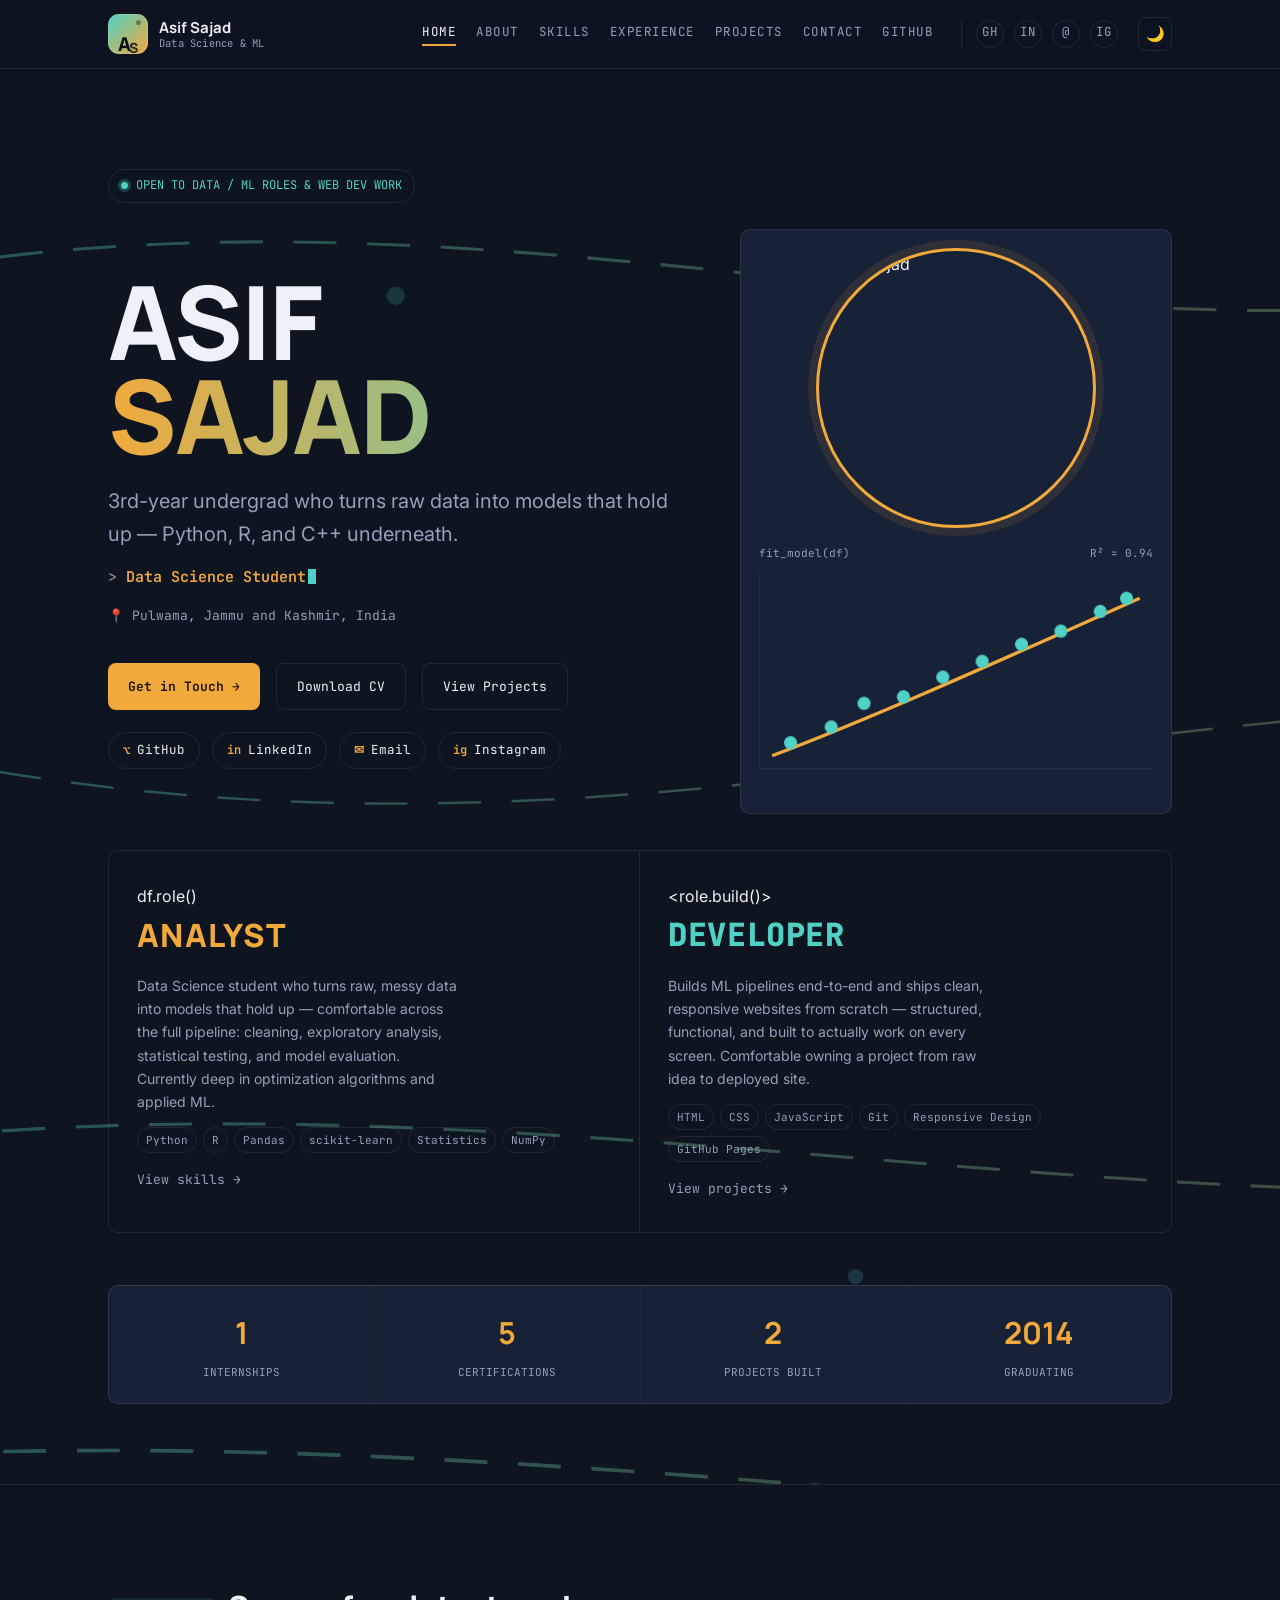
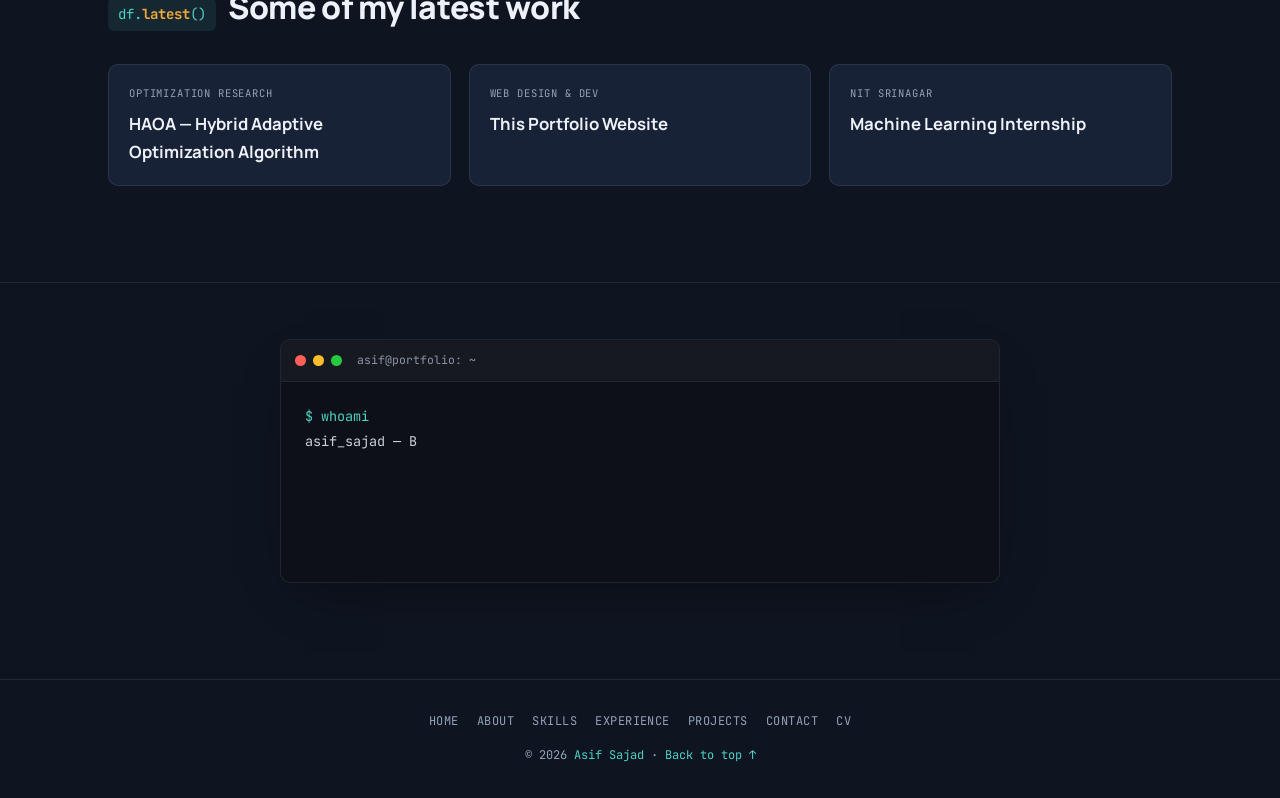
==== index.html @ dc6ec1cf "Update index.html" ====
<!DOCTYPE html>
<html lang="en">
<head>
<meta charset="UTF-8">
<meta name="viewport" content="width=device-width, initial-scale=1.0">
<title>Asif Sajad — Data & ML</title>
<meta name="description" content="Asif Sajad — 3rd year undergraduate, aspiring Data/ML Engineer. Python, R, C++, and applied machine learning.">
<link rel="preconnect" href="https://fonts.googleapis.com">
<link rel="preconnect" href="https://fonts.gstatic.com" crossorigin>
<link href="https://fonts.googleapis.com/css2?family=Manrope:wght@500;700;800&family=Inter:wght@400;500;600&family=JetBrains+Mono:wght@400;500;600&display=swap" rel="stylesheet">
<link rel="stylesheet" href="style.css?v=3">
<script data-goatcounter="https://asifsajad.goatcounter.com/count" async src="//gc.zgo.at/count.js"></script>
</head>
<body data-theme="dark" id="top">
<div id="preloader" aria-hidden="true">
  <div class="loader-content">
    <div class="boot-lines" id="bootLines"></div>
  </div>
</div>
<a href="#main" class="skip-link">Skip to main content</a>

<header class="nav">
  <div class="nav-inner">
    <a href="index.html" class="brand">
      <span class="monogram" aria-hidden="true">
        <span class="mono-a">A</span><span class="mono-s">S</span>
        <span class="mono-dot"></span>
      </span>
      <span class="brand-text">
        <span class="brand-name">Asif Sajad</span>
        <span class="brand-tag">Data Science &amp; ML</span>
      </span>
    </a>
    <button class="nav-toggle" id="navToggle" aria-label="Toggle menu">☰</button>
    <nav class="links" id="navLinks">
      <a href="index.html" class="active">Home</a>
      <a href="about.html">About</a>
      <a href="skills.html">Skills</a>
      <a href="experience.html">Experience</a>
      <a href="projects.html">Projects</a>
      <a href="contact.html">Contact</a>
      <a href="https://github.com/AasifSajad" target="_blank" rel="noopener">GitHub</a>
      <div class="nav-socials">
        <a href="https://github.com/AasifSajad" target="_blank" rel="noopener" aria-label="GitHub">gh</a>
        <a href="https://www.linkedin.com/in/asif-sajad-9b8128278/" target="_blank" rel="noopener" aria-label="LinkedIn">in</a>
        <a href="mailto:aasifsajad2@gmail.com" aria-label="Email">@</a>
        <a href="https://www.instagram.com/_aasifff.sajad_?igsh=amRtZTMwc3QyZ2Rl" target="_blank" rel="noopener" aria-label="Instagram">ig</a>
      </div>
      <button class="theme-btn" id="themeBtn" aria-label="Toggle theme">🌙</button>
    </nav>
  </div>
</header>

<main id="main">
  <section class="hero" style="border-top:none;">
    <svg class="hero-bg-lines" viewBox="0 0 1000 600" preserveAspectRatio="none" aria-hidden="true">
      <defs>
        <linearGradient id="lineGrad" x1="0" y1="0" x2="1" y2="0">
          <stop offset="0%" style="stop-color:var(--teal)"/>
          <stop offset="100%" style="stop-color:var(--amber)"/>
        </linearGradient>
      </defs>
      <path d="M-50,120 C 200,60 400,180 650,90 S 1000,140 1050,80"/>
      <path d="M-50,260 C 250,340 450,200 700,280 S 1000,240 1050,300"/>
      <path d="M-50,400 C 220,360 480,460 720,380 S 980,420 1050,360"/>
      <path d="M-50,500 C 260,480 500,560 760,500 S 1000,540 1050,500"/>
      <circle cx="150" cy="120" r="3"/>
      <circle cx="640" cy="95" r="2.5" style="animation-delay:1.5s"/>
      <circle cx="820" cy="330" r="3" style="animation-delay:3s"/>
      <circle cx="300" cy="440" r="2.5" style="animation-delay:2s"/>
    </svg>
    <div class="wrap">
      <div class="status-pill"><span class="status-dot"></span> OPEN TO DATA / ML ROLES &amp; WEB DEV WORK</div>
      <div class="hero-grid">
        <div>
          <h1 class="name"><span class="name-line">ASIF</span><span class="name-line accent">SAJAD</span></h1>
          <p class="tagline">3rd-year undergrad who turns raw data into models that hold up — Python, R, and C++ underneath.</p>
          <div class="role-line">&gt; <span id="roleType"></span><span class="role-cursor"></span></div>
          <div class="locale">📍 Pulwama, Jammu and Kashmir, India</div>
          <div class="hero-cta">
            <a href="mailto:aasifsajad2@gmail.com" class="btn btn-primary">Get in Touch →</a>
            <a href="cv.html" class="btn btn-ghost">Download CV</a>
            <a href="projects.html" class="btn btn-ghost">View Projects</a>
          </div>
          <div class="social-row">
            <a href="https://github.com/AasifSajad" target="_blank" rel="noopener"><span class="soc-ic">⌥</span> GitHub</a>
            <a href="https://www.linkedin.com/in/asif-sajad-9b8128278/" target="_blank" rel="noopener"><span class="soc-ic">in</span> LinkedIn</a>
            <a href="mailto:aasifsajad2@gmail.com"><span class="soc-ic">✉</span> Email</a>
            <a href="https://www.instagram.com/_aasifff.sajad_?igsh=amRtZTMwc3QyZ2Rl" target="_blank" rel="noopener"><span class="soc-ic">ig</span> Instagram</a>
          </div>
        </div>
        <div class="hero-visual">
          <img src="profile-v2.jpg" alt="Asif Sajad" class="profile-photo--main">
          <div class="cap"><span>fit_model(df)</span><span>R² = 0.94</span></div>
          <svg viewBox="0 0 300 170" xmlns="http://www.w3.org/2000/svg">
            <line x1="0" y1="150" x2="300" y2="150" stroke="var(--line)" stroke-width="1"/>
            <line x1="0" y1="0" x2="0" y2="150" stroke="var(--line)" stroke-width="1"/>
            <path class="reg-line" d="M10,140 C 90,110 200,60 290,20"/>
            <circle class="pt" cx="24" cy="130" r="5" style="animation-delay:.5s"/>
            <circle class="pt" cx="55" cy="118" r="5" style="animation-delay:.6s"/>
            <circle class="pt" cx="80" cy="100" r="5" style="animation-delay:.7s"/>
            <circle class="pt" cx="110" cy="95" r="5" style="animation-delay:.8s"/>
            <circle class="pt" cx="140" cy="80" r="5" style="animation-delay:.9s"/>
            <circle class="pt" cx="170" cy="68" r="5" style="animation-delay:1s"/>
            <circle class="pt" cx="200" cy="55" r="5" style="animation-delay:1.1s"/>
            <circle class="pt" cx="230" cy="45" r="5" style="animation-delay:1.2s"/>
            <circle class="pt" cx="260" cy="30" r="5" style="animation-delay:1.3s"/>
            <circle class="pt" cx="280" cy="20" r="5" style="animation-delay:1.4s"/>
          </svg>
        </div>
      </div>

      <div class="identity-split reveal">
        <a href="skills.html" class="identity-card">
          <div class="identity-kicker">df.role()</div>
          <div class="identity-label">Analyst</div>
          <p class="identity-desc">Data Science student who turns raw, messy data into models that hold up — comfortable across the full pipeline: cleaning, exploratory analysis, statistical testing, and model evaluation. Currently deep in optimization algorithms and applied ML.</p>
          <div class="identity-tags">
            <span class="tag">Python</span><span class="tag">R</span><span class="tag">Pandas</span><span class="tag">scikit-learn</span><span class="tag">Statistics</span><span class="tag">NumPy</span>
          </div>
          <span class="identity-arrow">View skills →</span>
        </a>
        <a href="projects.html" class="identity-card">
          <div class="identity-kicker">&lt;role.build()&gt;</div>
          <div class="identity-label dev">Developer</div>
          <p class="identity-desc">Builds ML pipelines end-to-end and ships clean, responsive websites from scratch — structured, functional, and built to actually work on every screen. Comfortable owning a project from raw idea to deployed site.</p>
          <div class="identity-tags">
            <span class="tag">HTML</span><span class="tag">CSS</span><span class="tag">JavaScript</span><span class="tag">Git</span><span class="tag">Responsive Design</span><span class="tag">GitHub Pages</span>
          </div>
          <span class="identity-arrow">View projects →</span>
        </a>
      </div>

      <div class="stats reveal">
        <div class="stat"><div class="num" data-count="1">0</div><div class="label">INTERNSHIPS</div></div>
        <div class="stat"><div class="num" data-count="5">0</div><div class="label">CERTIFICATIONS</div></div>
        <div class="stat"><div class="num" data-count="2">0</div><div class="label">PROJECTS BUILT</div></div>
        <div class="stat"><div class="num" data-count="2028">0</div><div class="label">GRADUATING</div></div>
      </div>
    </div>
  </section>

  <section id="latest-work">
    <div class="wrap">
      <div class="section-head">
        <span class="df-call">df.<b>latest</b>()</span>
        <h2 class="section-title">Some of my latest work</h2>
      </div>
      <div class="work-grid">
        <a href="https://github.com/AasifSajad/HAOA-Hybrid-Adaptive-Optimization-Algorithm" target="_blank" rel="noopener" class="work-card reveal">
          <div class="work-cat">Optimization Research</div>
          <div class="work-title">HAOA — Hybrid Adaptive Optimization Algorithm</div>
        </a>
        <a href="projects.html" class="work-card reveal">
          <div class="work-cat">Web Design &amp; Dev</div>
          <div class="work-title">This Portfolio Website</div>
        </a>
        <a href="about.html" class="work-card reveal">
          <div class="work-cat">NIT Srinagar</div>
          <div class="work-title">Machine Learning Internship</div>
        </a>
      </div>
    </div>
  </section>

  <section id="terminal" style="padding-top:56px;">
    <div class="wrap">
      <div class="term-window reveal" id="termWindow">
        <div class="term-titlebar">
          <span class="term-dot" style="background:#ff5f56;"></span>
          <span class="term-dot" style="background:#ffbd2e;"></span>
          <span class="term-dot" style="background:#27c93f;"></span>
          <span class="term-title">asif@portfolio: ~</span>
        </div>
        <pre class="term-body" id="termBody"></pre>
      </div>
    </div>
  </section>
</main>

<footer>
  <nav class="footer-nav">
    <a href="index.html">Home</a>
    <a href="about.html">About</a>
    <a href="skills.html">Skills</a>
    <a href="experience.html">Experience</a>
    <a href="projects.html">Projects</a>
    <a href="contact.html">Contact</a>
    <a href="cv.html">CV</a>
  </nav>
  <div class="footer-copy">© 2026 <a href="index.html">Asif Sajad</a> · <a href="#top">Back to top ↑</a></div>
</footer>

<script src="script.js?v=2"></script>
</body>
</html>
---- style.css ----
:root{
  --bg:#0e1420;
  --bg-soft:#141c2c;
  --panel:#182236;
  --line:rgba(233,238,247,0.09);
  --fg:#eef1f7;
  --fg-muted:#94a1b8;
  --amber:#f2a93b;
  --teal:#4fd1c5;
  --radius:10px;
  --maxw:1120px;
  --font-display:'Manrope', sans-serif;
  --font-body:'Inter', sans-serif;
  --font-mono:'JetBrains Mono', monospace;
}
[data-theme="light"]{
  --bg:#f5f3ee;
  --bg-soft:#ece8e0;
  --panel:#ffffff;
  --line:rgba(20,24,32,0.1);
  --fg:#161a22;
  --fg-muted:#5b6474;
  --amber:#c97a1c;
  --teal:#0e8a80;
}
*{box-sizing:border-box; margin:0; padding:0;}
html{scroll-behavior:smooth;}
@media (prefers-reduced-motion: reduce){
  html{scroll-behavior:auto;}
  *{animation-duration:0.001ms !important; transition-duration:0.001ms !important;}
}
body{
  background:var(--bg); color:var(--fg); font-family:var(--font-body);
  line-height:1.65; -webkit-font-smoothing:antialiased;
  transition:background .3s ease, color .3s ease;
}
a{color:inherit;}
img{max-width:100%; display:block;}
.wrap{max-width:var(--maxw); margin:0 auto; padding:0 28px;}
.skip-link{position:absolute; left:-999px; top:0; background:var(--amber); color:#111; padding:10px 16px; z-index:200;}
.skip-link:focus{left:12px; top:12px;}

/* PRELOADER */
#preloader{
  position:fixed; inset:0; z-index:9999; background:#0a0e14;
  display:flex; align-items:center; justify-content:center;
  transition:opacity .5s ease, visibility .5s ease;
}
#preloader.hide{opacity:0; visibility:hidden; pointer-events:none;}
.loader-content{width:100%; max-width:480px; padding:0 24px;}
.boot-lines{font-family:var(--font-mono); font-size:14px; line-height:2;}
.boot-line{opacity:0; transform:translateY(4px); animation:bootIn .35s ease forwards; color:#e6e9ef;}
.boot-line .boot-label{color:var(--teal); font-weight:600;}
@keyframes bootIn{to{opacity:1; transform:translateY(0);}}
.boot-cursor{display:inline-block; width:8px; height:14px; background:var(--amber); vertical-align:-2px; margin-left:2px; animation:blink 1s steps(1) infinite;}
@keyframes blink{50%{opacity:0;}}

/* NAV / BRAND */
header.nav{
  position:sticky; top:0; z-index:100;
  background:color-mix(in srgb, var(--bg) 88%, transparent);
  backdrop-filter:blur(10px); border-bottom:1px solid var(--line);
}
.nav-inner{display:flex; align-items:center; justify-content:space-between; padding:14px 28px; max-width:var(--maxw); margin:0 auto;}
.brand{display:flex; align-items:center; gap:11px; text-decoration:none;}
.monogram{
  width:40px; height:40px; border-radius:11px; flex-shrink:0;
  background:linear-gradient(135deg, var(--teal), var(--amber));
  display:flex; align-items:flex-end; justify-content:center;
  position:relative; overflow:hidden;
  font-family:var(--font-display); font-weight:800; color:#0b0f16;
  box-shadow:inset 0 0 0 1px rgba(255,255,255,0.15);
}
.mono-a{font-size:19px; letter-spacing:-0.02em; line-height:1;}
.mono-s{font-size:14px; opacity:0.82; margin-left:-2px; line-height:1; transform:translateY(1px);}
.mono-dot{
  position:absolute; top:6px; right:7px; width:5px; height:5px; border-radius:50%;
  background:#0b0f16; opacity:0.4;
}
.brand:hover .monogram{box-shadow:inset 0 0 0 1px rgba(255,255,255,0.3);}
.brand-text{display:flex; flex-direction:column; line-height:1.15;}
.brand-name{font-family:var(--font-display); font-weight:700; font-size:15px; color:var(--fg);}
.brand-tag{font-family:var(--font-mono); font-size:10.5px; color:var(--fg-muted); letter-spacing:0.02em;}
nav.links{display:flex; gap:20px; list-style:none; align-items:center;}
nav.links a{
  font-family:var(--font-mono); font-size:12.5px; color:var(--fg-muted); text-decoration:none;
  text-transform:uppercase; letter-spacing:0.04em; position:relative; padding-bottom:3px;
  transition:color .25s ease;
}
nav.links a::after{
  content:''; position:absolute; left:0; bottom:0; width:100%; height:1.5px;
  background:var(--amber);
  transform:scaleX(0); transform-origin:left; transition:transform .3s cubic-bezier(.22,1,.36,1);
}
nav.links a:hover, nav.links a.active{color:var(--fg);}
nav.links a:hover::after, nav.links a.active::after{transform:scaleX(1);}
.theme-btn{background:none; border:1px solid var(--line); color:var(--fg); width:34px; height:34px; border-radius:8px; cursor:pointer; font-size:15px; display:flex; align-items:center; justify-content:center; transition:border-color .2s ease;}
.theme-btn:hover{border-color:var(--amber);}
.nav-toggle{display:none; background:none; border:1px solid var(--line); color:var(--fg); width:38px; height:38px; border-radius:8px; cursor:pointer; font-size:16px;}
@media (max-width:820px){
  nav.links{position:fixed; top:65px; right:0; left:0; background:var(--bg); flex-direction:column; align-items:flex-start; padding:20px 28px; border-bottom:1px solid var(--line); gap:16px; transform:translateY(-8px); opacity:0; pointer-events:none; transition:all .2s ease;}
  nav.links.open{transform:translateY(0); opacity:1; pointer-events:auto;}
  .nav-toggle{display:flex; align-items:center; justify-content:center;}
}

/* PAGE HERO (non-home pages) */
.page-hero{padding:96px 0 60px; border-bottom:1px solid var(--line);}
.page-eyebrow{font-family:var(--font-mono); font-size:12px; color:var(--teal); text-transform:uppercase; letter-spacing:0.08em; margin-bottom:10px;}
.page-title{font-family:var(--font-display); font-weight:800; font-size:clamp(2.6rem,6vw,4rem); letter-spacing:-0.02em;}
.page-sub{color:var(--fg-muted); margin-top:12px; max-width:60ch;}

/* HOME HERO */
.hero{padding:100px 0 80px; position:relative; overflow:hidden;}
.hero-bg-lines{position:absolute; inset:-10% -5% auto -5%; height:130%; z-index:0; opacity:0.35; pointer-events:none;}
.hero-bg-lines path{fill:none; stroke:url(#lineGrad); stroke-width:1.2; stroke-dasharray:14 10; animation:flowLines 14s linear infinite;}
.hero-bg-lines path:nth-child(2){animation-duration:18s; stroke-width:1;}
.hero-bg-lines path:nth-child(3){animation-duration:22s; animation-direction:reverse; stroke-width:0.8;}
.hero-bg-lines path:nth-child(4){animation-duration:16s; stroke-width:1;}
.hero-bg-lines circle{fill:var(--teal); opacity:0.5; animation:drift 9s ease-in-out infinite;}
@keyframes flowLines{to{stroke-dashoffset:-480;}}
@keyframes drift{0%,100%{transform:translateY(0);} 50%{transform:translateY(-18px);}}
[data-theme="light"] .hero-bg-lines{opacity:0.22;}
.hero-grid, .status-pill{position:relative; z-index:1;}
.status-pill{display:inline-flex; align-items:center; gap:8px; font-family:var(--font-mono); font-size:12px; color:var(--teal); border:1px solid var(--line); padding:6px 12px; border-radius:100px; margin-bottom:26px;}
.status-dot{width:7px; height:7px; border-radius:50%; background:var(--teal); box-shadow:0 0 0 3px color-mix(in srgb, var(--teal) 25%, transparent);}
.hero-grid{display:grid; grid-template-columns:1.15fr 0.85fr; gap:48px; align-items:center;}
@media (max-width:860px){.hero-grid{grid-template-columns:1fr;}}
h1.name{font-family:var(--font-display); font-weight:800; font-size:clamp(3.4rem,9vw,6.4rem); line-height:0.92; letter-spacing:-0.02em; display:flex; flex-direction:column;}
h1.name .name-line{display:block;}
h1.name .accent{background:linear-gradient(90deg, var(--amber), var(--teal), var(--amber)); background-size:200% auto; -webkit-background-clip:text; background-clip:text; color:transparent; animation:shimmer 5s linear infinite;}
@keyframes shimmer{to{background-position:200% center;}}
.tagline{font-size:1.25rem; color:var(--fg-muted); max-width:44ch; margin-top:22px;}
.role-line{font-family:var(--font-mono); font-size:15px; color:var(--fg-muted); margin-top:14px; min-height:1.4em;}
.role-line #roleType{color:var(--amber); font-weight:600;}
.role-cursor{display:inline-block; width:8px; height:15px; background:var(--teal); vertical-align:-2px; margin-left:2px; animation:blink 1s steps(1) infinite;}
.locale{font-family:var(--font-mono); font-size:13px; color:var(--fg-muted); margin-top:16px; display:flex; align-items:center; gap:6px;}
.hero-cta{display:flex; gap:16px; flex-wrap:wrap; margin-top:36px;}
.btn{font-family:var(--font-mono); font-size:13px; text-decoration:none; padding:12px 20px; border-radius:8px; display:inline-flex; align-items:center; gap:8px; transition:transform .15s ease, box-shadow .15s ease; border:none; cursor:pointer;}
.btn:hover{transform:translateY(-2px);}
.btn-primary{background:var(--amber); color:#151107; font-weight:600; box-shadow:0 0 0 0 color-mix(in srgb, var(--amber) 55%, transparent);}
.btn-primary:hover{box-shadow:0 6px 22px -4px color-mix(in srgb, var(--amber) 65%, transparent);}
.btn-ghost{border:1px solid var(--line); color:var(--fg); background:none;}
.btn-ghost:hover{border-color:var(--amber); color:var(--amber);}
.social-row{display:flex; gap:12px; flex-wrap:wrap; margin-top:22px;}
.social-row a{display:inline-flex; align-items:center; gap:7px; font-family:var(--font-mono); font-size:12.5px; color:var(--fg); text-decoration:none; border:1px solid var(--line); border-radius:100px; padding:7px 14px; transition:border-color .2s ease, color .2s ease;}
.social-row a:hover{border-color:var(--amber); color:var(--amber);}
.social-row .soc-ic{font-weight:600; color:var(--amber); font-size:12px;}
.hero-visual{position:relative; border:1px solid var(--line); border-radius:var(--radius); background:var(--panel); padding:18px; overflow:hidden;}
.hero-visual .cap{font-family:var(--font-mono); font-size:11px; color:var(--fg-muted); display:flex; justify-content:space-between; margin-bottom:10px;}
.hero-visual svg{width:100%; height:auto; display:block;}
.reg-line{stroke:var(--amber); stroke-width:2.5; fill:none; stroke-dasharray:400; stroke-dashoffset:400; animation:draw 1.6s ease forwards .3s;}
@keyframes draw{to{stroke-dashoffset:0;}}
.pt{fill:var(--teal); opacity:0; animation:pop .5s ease forwards;}
@keyframes pop{to{opacity:1;}}
.profile-photo--main{width:100%; max-width:280px; aspect-ratio:1/1; object-fit:cover; border-radius:50%; margin:0 auto 16px; border:3px solid var(--amber); animation:floaty 5s ease-in-out infinite; box-shadow:0 0 0 8px color-mix(in srgb, var(--amber) 10%, transparent);}
@keyframes floaty{0%,100%{transform:translateY(0);} 50%{transform:translateY(-8px);}}

.stats{display:grid; grid-template-columns:repeat(4,1fr); gap:1px; background:var(--line); border:1px solid var(--line); border-radius:var(--radius); overflow:hidden; margin-top:52px;}
@media (max-width:640px){.stats{grid-template-columns:repeat(2,1fr);}}
.stat{background:var(--panel); padding:22px 18px; text-align:center; transition:background .2s ease;}
.stat:hover{background:color-mix(in srgb, var(--panel) 80%, var(--teal) 8%);}
.stat .num{font-family:var(--font-display); font-size:1.9rem; font-weight:700; color:var(--amber);}
.stat .label{font-family:var(--font-mono); font-size:11px; color:var(--fg-muted); margin-top:4px;}

/* TERMINAL */
.term-window{background:#0d1117; border:1px solid var(--line); border-radius:10px; overflow:hidden; box-shadow:0 20px 50px -25px rgba(0,0,0,0.5); max-width:720px; margin:0 auto;}
[data-theme="light"] .term-window{background:#1a1f2b;}
.term-titlebar{display:flex; align-items:center; gap:7px; padding:11px 14px; background:rgba(255,255,255,0.04); border-bottom:1px solid rgba(255,255,255,0.06);}
.term-dot{width:11px; height:11px; border-radius:50%; display:inline-block;}
.term-title{font-family:var(--font-mono); font-size:11.5px; color:#8b93a5; margin-left:8px;}
.term-body{font-family:var(--font-mono); font-size:13.5px; line-height:1.85; color:#c9d1d9; padding:22px 24px; min-height:200px; white-space:pre-wrap; margin:0;}
.term-prompt{color:#4fd1c5;}
.term-output{color:#c9d1d9;}
.term-cursor{display:inline-block; width:8px; height:15px; background:#f2a93b; vertical-align:-2px; animation:blink 1s steps(1) infinite;}

/* SECTION shared */
section{padding:96px 0; border-top:1px solid var(--line);}
.section-head{display:flex; align-items:baseline; gap:12px; margin-bottom:30px; flex-wrap:wrap;}
.df-call{font-family:var(--font-mono); font-size:14px; color:var(--teal); background:color-mix(in srgb, var(--teal) 10%, transparent); padding:5px 10px; border-radius:6px;}
.df-call b{color:var(--amber);}
h2.section-title{font-family:var(--font-display); font-size:2rem; font-weight:800; letter-spacing:-0.01em;}

/* ABOUT */
.about-grid{display:grid; grid-template-columns:1.3fr 0.9fr; gap:40px;}
@media (max-width:800px){.about-grid{grid-template-columns:1fr;}}
.about-text p{margin-bottom:16px; color:var(--fg-muted); max-width:62ch;}
.about-text strong{color:var(--fg);}
.info-card{background:var(--panel); border:1px solid var(--line); border-radius:var(--radius); padding:20px;}
.info-row{display:flex; justify-content:space-between; padding:11px 0; border-bottom:1px solid var(--line); font-size:14px;}
.info-row:last-child{border-bottom:none;}
.info-row .k{font-family:var(--font-mono); color:var(--fg-muted); font-size:12px;}
.info-row .v{font-weight:500; text-align:right;}

/* NOW */
.now-panel{background:var(--panel); border:1px solid var(--line); border-radius:var(--radius); padding:26px 28px; font-family:var(--font-mono);}
.now-head{font-size:13px; color:var(--fg-muted); padding-bottom:16px; margin-bottom:16px; border-bottom:1px solid var(--line); display:flex; align-items:center; gap:8px; flex-wrap:wrap;}
.now-dot{width:8px; height:8px; border-radius:50%; background:var(--teal); box-shadow:0 0 0 3px color-mix(in srgb, var(--teal) 20%, transparent);}
.now-updated{color:var(--fg-muted); opacity:0.7;}
.now-list{list-style:none;}
.now-list li{font-size:14.5px; font-family:var(--font-body); color:var(--fg-muted); padding:10px 0; border-bottom:1px dashed var(--line);}
.now-list li:last-child{border-bottom:none;}
.now-label{font-family:var(--font-mono); font-size:11.5px; color:var(--amber); text-transform:uppercase; letter-spacing:0.05em; display:block; margin-bottom:4px;}

/* SKILLS */
.skill-groups{display:grid; grid-template-columns:repeat(auto-fit, minmax(220px,1fr)); gap:16px;}
.skill-card{background:var(--panel); border:1px solid var(--line); border-radius:var(--radius); padding:20px; transition:transform .25s ease, box-shadow .25s ease, border-color .25s ease;}
.skill-card:hover{transform:translateY(-4px); border-color:color-mix(in srgb, var(--teal) 45%, var(--line)); box-shadow:0 12px 28px -18px color-mix(in srgb, var(--teal) 60%, transparent);}
.skill-card h3{font-family:var(--font-mono); font-size:12px; text-transform:uppercase; letter-spacing:0.06em; color:var(--fg-muted); margin-bottom:14px;}
.skill-item{margin-bottom:16px; font-size:14.5px;}
.skill-item:last-child{margin-bottom:0;}
.skill-top{font-weight:500; margin-bottom:3px;}
.skill-desc{font-size:12.5px; color:var(--fg-muted); margin-bottom:8px;}
.skill-bar{height:5px; background:var(--line); border-radius:4px; overflow:hidden;}
.skill-bar span{display:block; height:100%; width:0%; border-radius:4px; background:var(--amber); transition:width 1.1s cubic-bezier(.22,1,.36,1);}
.skill-bar span.filled{width:var(--fill);}

/* EXPERIENCE */
.timeline{border-left:2px solid var(--line); padding-left:26px; margin-left:6px;}
.tl-item{position:relative; padding-bottom:36px;}
.tl-item:last-child{padding-bottom:0;}
.tl-item::before{content:''; position:absolute; left:-33px; top:4px; width:12px; height:12px; border-radius:50%; background:var(--bg); border:2px solid var(--amber);}
.tl-date{font-family:var(--font-mono); font-size:12px; color:var(--teal); margin-bottom:6px; display:block;}
.tl-item h3{font-size:1.05rem; font-weight:600; margin-bottom:2px;}
.tl-item .org{color:var(--fg-muted); font-size:13.5px; margin-bottom:10px;}
.tl-item ul{padding-left:18px; color:var(--fg-muted); font-size:14px;}
.tl-item li{margin-bottom:6px;}

/* PROJECTS */
.project-grid{display:grid; grid-template-columns:repeat(auto-fit, minmax(280px,1fr)); gap:20px;}
.project-card{background:var(--panel); border:1px solid var(--line); border-radius:var(--radius); padding:22px; display:flex; flex-direction:column; transition:border-color .2s ease, transform .2s ease, box-shadow .2s ease;}
.project-card:hover{border-color:color-mix(in srgb, var(--amber) 50%, var(--line)); transform:translateY(-5px); box-shadow:0 16px 32px -18px color-mix(in srgb, var(--amber) 55%, transparent);}
.project-card h3{font-size:1.05rem; margin-bottom:8px;}
.project-card p{color:var(--fg-muted); font-size:14px;}
.tag-row{display:flex; flex-wrap:wrap; gap:6px; margin:14px 0;}
.tag{font-family:var(--font-mono); font-size:11px; color:var(--fg-muted); border:1px solid var(--line); padding:3px 8px; border-radius:100px;}
.proj-link{font-family:var(--font-mono); font-size:12.5px; color:var(--amber); text-decoration:none; margin-top:10px; display:inline-block;}
.proj-link:hover{text-decoration:underline;}
.proj-detail{font-size:12.5px; color:var(--fg-muted); margin-top:10px; line-height:1.5;}
.proj-detail .pd-k{font-family:var(--font-mono); font-size:10.5px; color:var(--fg-muted); text-transform:uppercase; letter-spacing:0.05em; display:block; margin-bottom:2px;}

/* CONTACT */
.contact-panel{background:var(--panel); border:1px solid var(--line); border-radius:var(--radius); padding:36px; display:grid; grid-template-columns:0.9fr 1.1fr; gap:40px; align-items:start;}
@media (max-width:760px){.contact-panel{grid-template-columns:1fr;}}
.contact-panel h2{font-family:var(--font-display); font-size:1.6rem; margin-bottom:10px;}
.contact-panel p{color:var(--fg-muted); max-width:44ch;}
.contact-links{display:flex; flex-direction:column; gap:12px; max-width:240px;}
.contact-links a{font-family:var(--font-mono); font-size:13px; text-decoration:none; border:1px solid var(--line); padding:10px 16px; border-radius:8px; text-align:center; transition:border-color .2s ease, color .2s ease;}
.contact-links a:hover{border-color:var(--amber); color:var(--amber);}
.send-msg{display:flex; flex-direction:column; gap:6px;}
.send-msg label{font-family:var(--font-mono); font-size:11px; color:var(--fg-muted); text-transform:uppercase; letter-spacing:0.05em; margin-top:10px;}
.send-msg input, .send-msg textarea{background:var(--bg); border:1px solid var(--line); border-radius:8px; padding:11px 14px; color:var(--fg); font-family:var(--font-body); font-size:14px; resize:vertical; transition:border-color .2s ease;}
.send-msg input:focus, .send-msg textarea:focus{outline:none; border-color:var(--teal);}
.send-msg button{margin-top:16px;}
.send-msg button:disabled{opacity:0.65; cursor:not-allowed; transform:none;}
.form-note{font-size:12px; color:var(--fg-muted); text-align:center; margin-top:10px; max-width:none;}

footer{text-align:center; padding:32px 28px; color:var(--fg-muted); font-family:var(--font-mono); font-size:12px; border-top:1px solid var(--line);}
.footer-nav{display:flex; justify-content:center; gap:18px; flex-wrap:wrap; margin-bottom:14px;}
.footer-nav a{color:var(--fg-muted); text-decoration:none; text-transform:uppercase; letter-spacing:0.04em; transition:color .2s ease;}
.footer-nav a:hover{color:var(--amber);}
.footer-copy{color:var(--fg-muted);}
.footer-copy a{color:var(--teal); text-decoration:none;}
.footer-copy a:hover{text-decoration:underline;}

.nav-socials{display:flex; align-items:center; gap:10px; margin-left:8px; padding-left:14px; border-left:1px solid var(--line);}
.nav-socials a{
  width:28px; height:28px; border-radius:50%; display:flex; align-items:center; justify-content:center;
  border:1px solid var(--line); color:var(--fg-muted); font-size:12px; text-decoration:none;
  transition:border-color .2s ease, color .2s ease;
}
.nav-socials a:hover{border-color:var(--amber); color:var(--amber);}
@media (max-width:820px){
  .nav-socials{border-left:none; padding-left:0; margin-left:0; margin-top:4px;}
}

/* SPLIT HERO IDENTITY (home) */
.identity-split{display:grid; grid-template-columns:1fr 1fr; gap:0; border:1px solid var(--line); border-radius:var(--radius); overflow:hidden; margin-top:36px;}
@media (max-width:760px){.identity-split{grid-template-columns:1fr;}}
.identity-card{
  padding:32px 28px; text-decoration:none; color:var(--fg); position:relative;
  transition:background .25s ease;
  border-right:1px solid var(--line);
}
.identity-card:last-child{border-right:none;}
@media (max-width:760px){.identity-card{border-right:none; border-bottom:1px solid var(--line);} .identity-card:last-child{border-bottom:none;}}
.identity-card:hover{background:var(--panel);}
.identity-label{font-family:var(--font-display); font-weight:800; font-size:2rem; letter-spacing:0.04em; text-transform:uppercase; color:var(--amber);}
.identity-label.dev{color:var(--teal); font-family:var(--font-mono); letter-spacing:0.02em;}
.identity-desc{color:var(--fg-muted); font-size:14px; margin-top:12px; max-width:36ch;}
.identity-tags{display:flex; flex-wrap:wrap; gap:6px; margin-top:14px;}
.identity-arrow{font-family:var(--font-mono); font-size:13px; color:var(--fg-muted); margin-top:16px; display:inline-block;}
.identity-card:hover .identity-arrow{color:var(--amber);}

/* LATEST WORK PREVIEW */
.work-grid{display:grid; grid-template-columns:repeat(auto-fit, minmax(240px,1fr)); gap:18px;}
.work-card{
  background:var(--panel); border:1px solid var(--line); border-radius:var(--radius);
  padding:20px; text-decoration:none; color:var(--fg); transition:transform .2s ease, border-color .2s ease;
}
.work-card:hover{transform:translateY(-4px); border-color:color-mix(in srgb, var(--amber) 50%, var(--line));}
.work-cat{font-family:var(--font-mono); font-size:10.5px; color:var(--fg-muted); text-transform:uppercase; letter-spacing:0.08em;}
.work-title{font-family:var(--font-display); font-weight:700; font-size:1.05rem; margin-top:8px;}

.reveal{opacity:0; transform:translateY(16px); transition:opacity .6s ease, transform .6s ease;}
.reveal.in{opacity:1; transform:translateY(0);}

/* CV PAGE */
.cv-sheet{background:var(--panel); border:1px solid var(--line); border-radius:var(--radius); padding:40px;}
.cv-head{display:flex; justify-content:space-between; align-items:flex-start; gap:24px; flex-wrap:wrap; padding-bottom:24px; border-bottom:1px solid var(--line); margin-bottom:24px;}
.cv-name{font-family:var(--font-display); font-size:1.9rem; font-weight:800;}
.cv-role{color:var(--fg-muted); font-family:var(--font-mono); font-size:13px; margin-top:6px;}
.cv-contact{display:flex; flex-direction:column; gap:6px; font-family:var(--font-mono); font-size:12.5px; color:var(--fg-muted); text-align:right;}
@media (max-width:600px){.cv-contact{text-align:left;}}
.cv-block{margin-bottom:28px;}
.cv-block:last-child{margin-bottom:0;}
.cv-block h3{font-family:var(--font-mono); font-size:12px; text-transform:uppercase; letter-spacing:0.08em; color:var(--teal); margin-bottom:14px;}
.cv-block > p{color:var(--fg-muted); font-size:14.5px; max-width:70ch;}
.cv-entry{margin-bottom:18px;}
.cv-entry:last-child{margin-bottom:0;}
.cv-entry-head{display:flex; justify-content:space-between; gap:12px; flex-wrap:wrap; font-size:15px;}
.cv-entry-head span{font-family:var(--font-mono); font-size:12px; color:var(--fg-muted);}
.cv-entry-org{color:var(--fg-muted); font-size:13px; margin-top:2px; margin-bottom:8px;}
.cv-entry ul{padding-left:18px; color:var(--fg-muted); font-size:14px;}
.cv-entry li{margin-bottom:5px;}
.cv-entry p{color:var(--fg-muted); font-size:14px; margin-top:4px;}
.cv-skills-grid{display:grid; grid-template-columns:repeat(auto-fit, minmax(220px,1fr)); gap:14px; font-size:14px; color:var(--fg-muted);}
.cv-skill-k{display:block; font-family:var(--font-mono); font-size:11px; color:var(--amber); text-transform:uppercase; letter-spacing:0.05em; margin-bottom:4px;}

@media print{
  .no-print{display:none !important;}
  body{background:#fff; color:#111;}
  .cv-sheet{border:none; padding:0;}
  section{padding:0; border-top:none;}
  a{text-decoration:none; color:#111;}
}
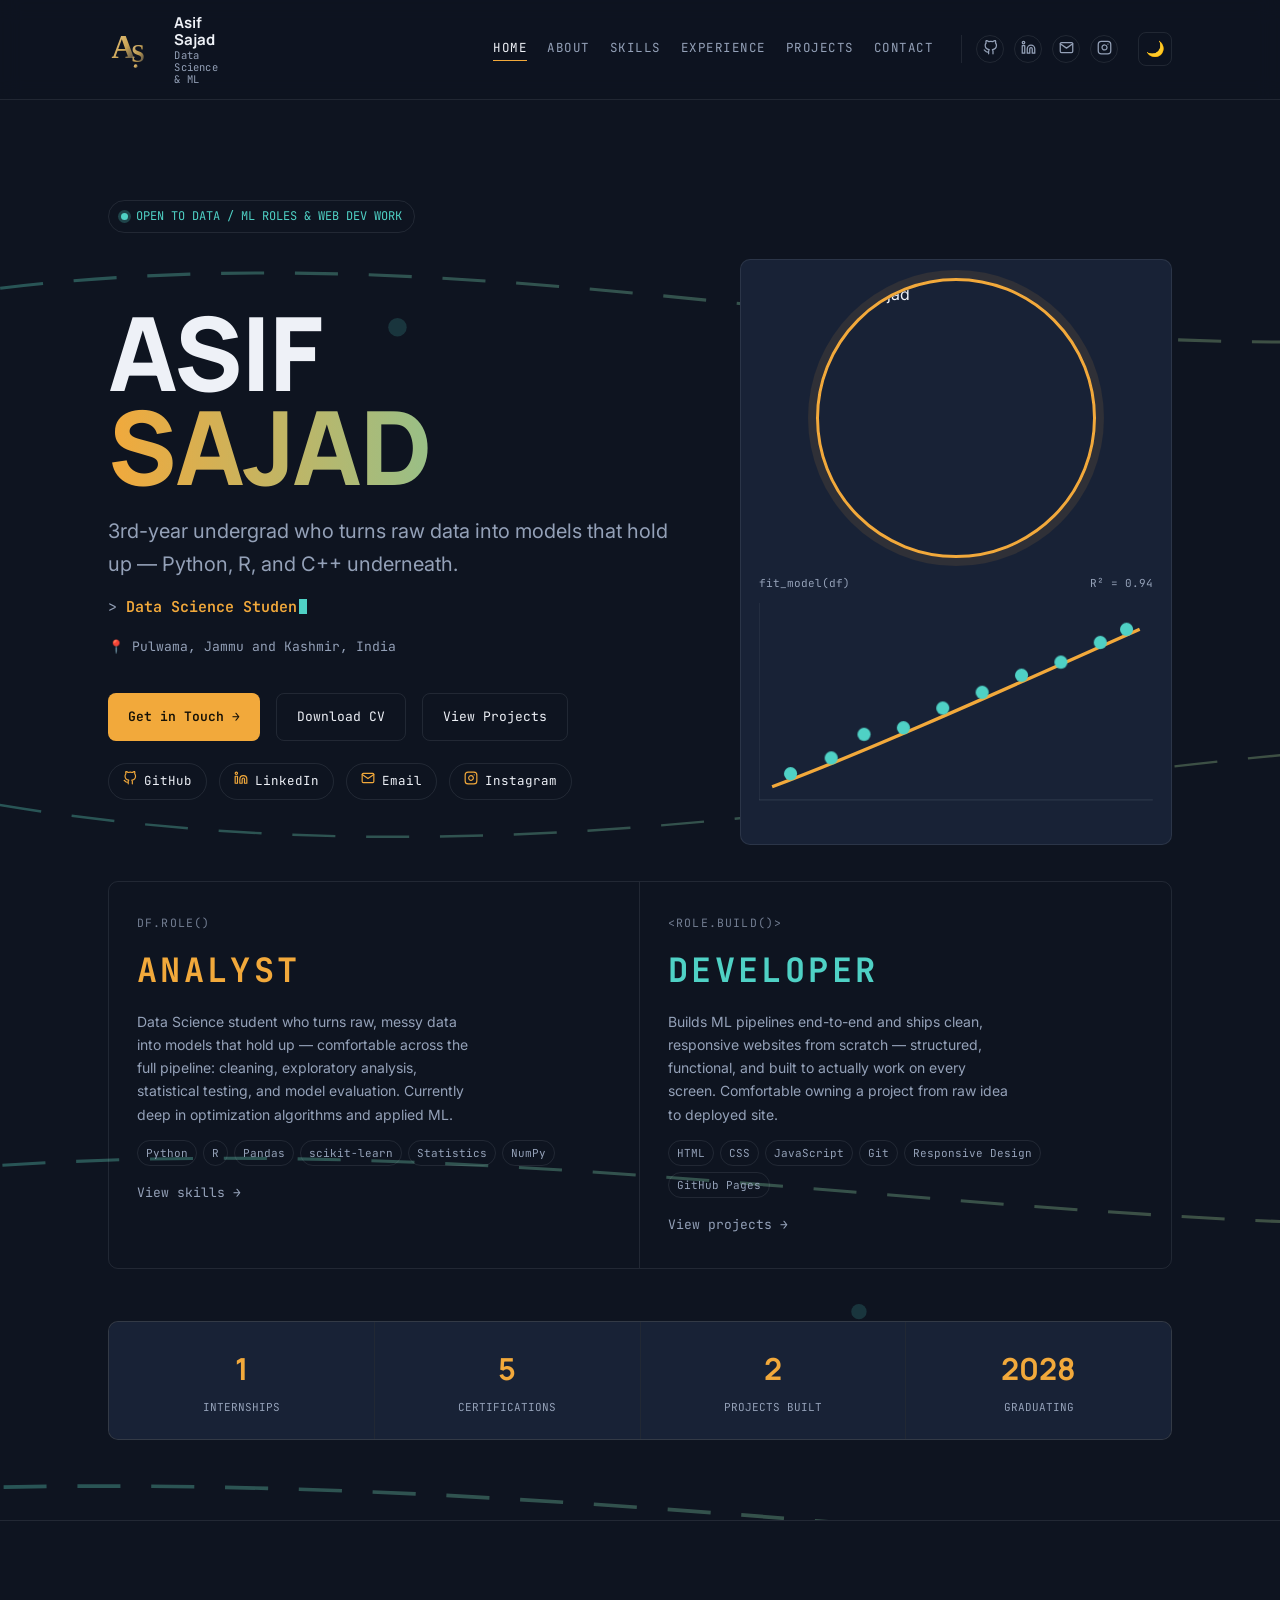
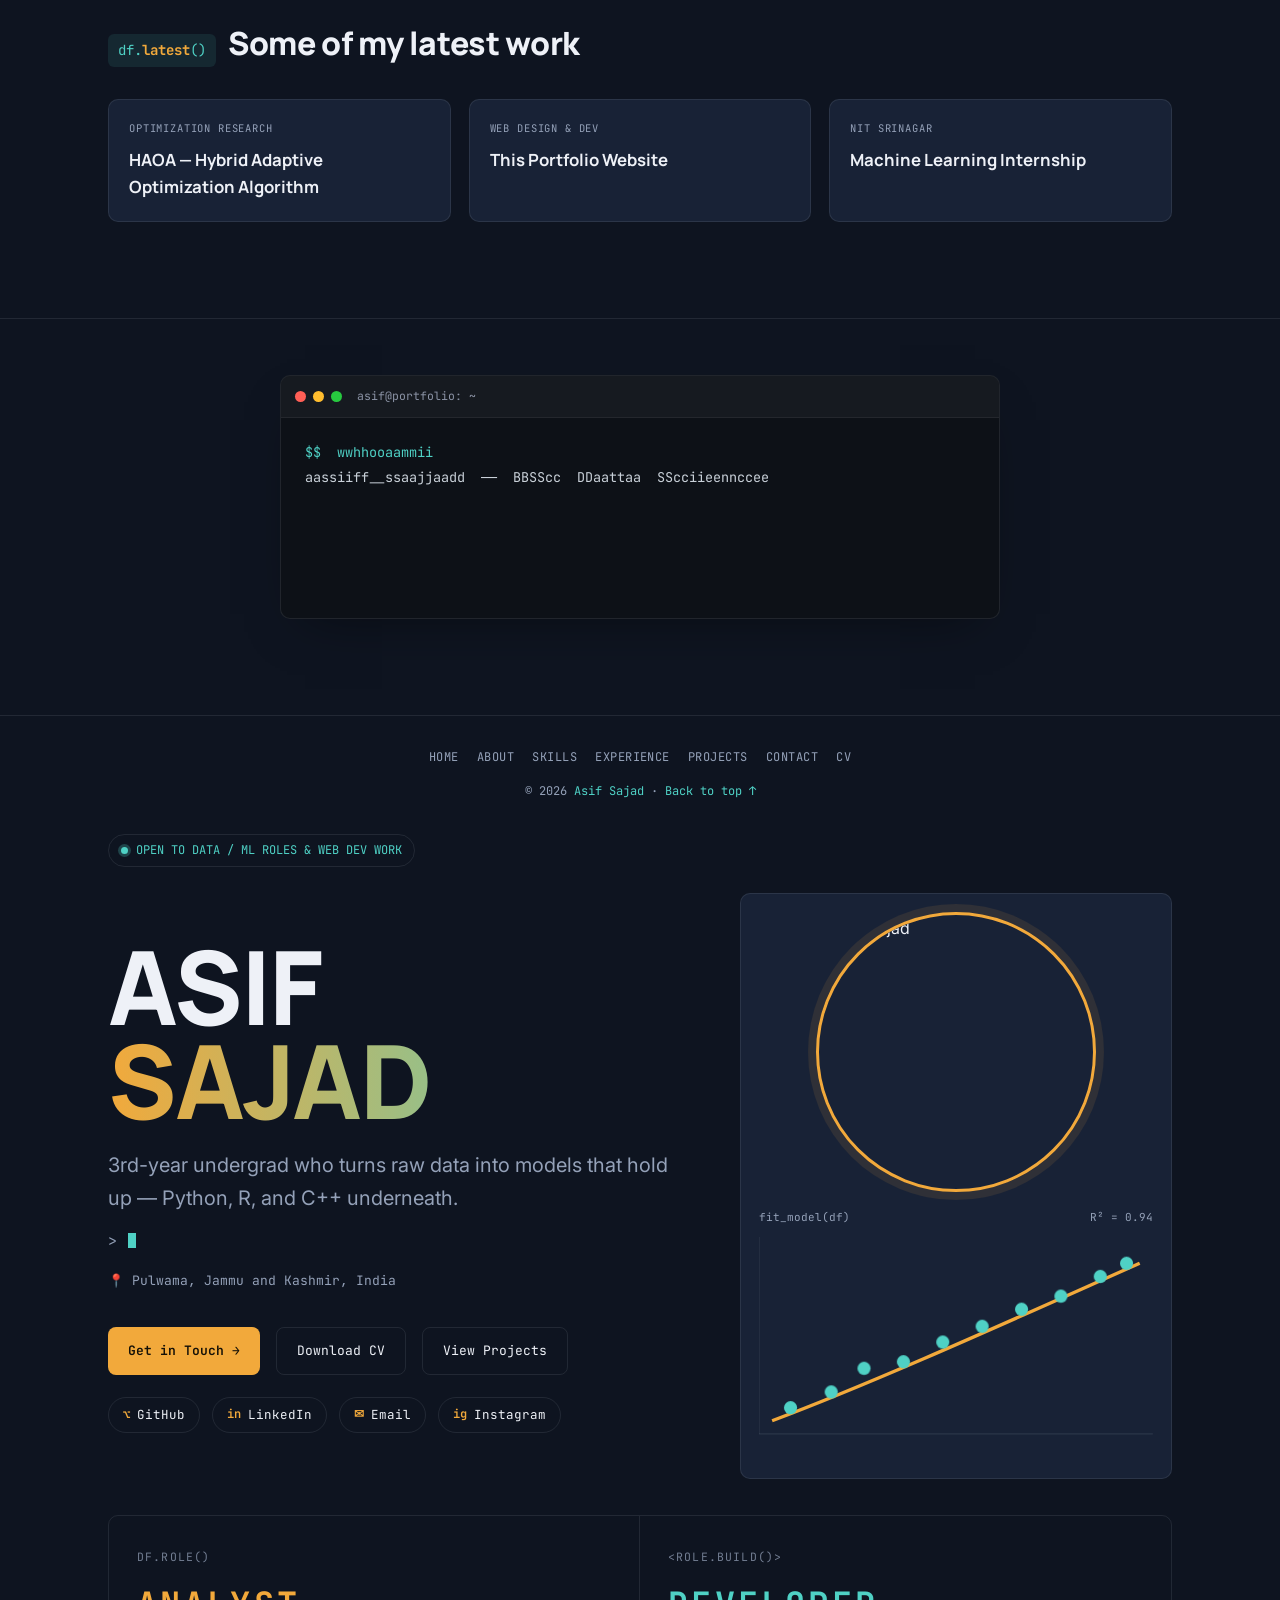
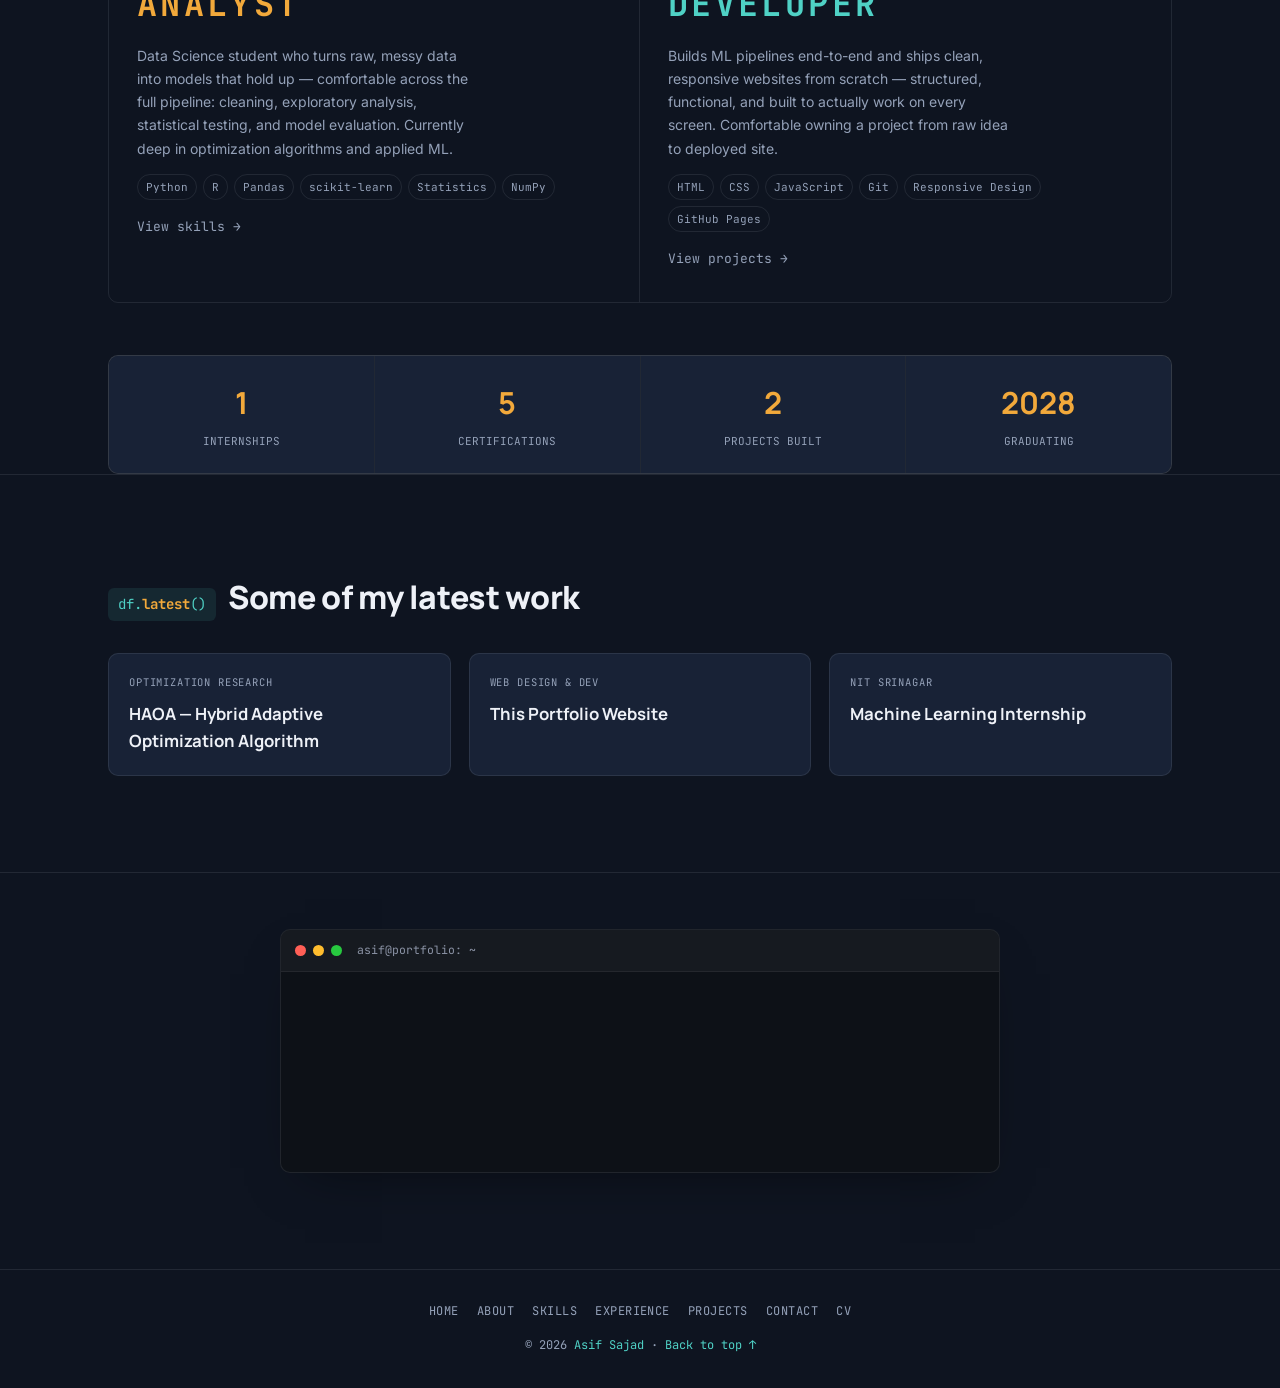
==== commit 34d5d327: "Update index.html" ====
--- a/index.html
+++ b/index.html
@@ -22,10 +22,19 @@
 <header class="nav">
   <div class="nav-inner">
     <a href="index.html" class="brand">
-      <span class="monogram" aria-hidden="true">
-        <span class="mono-a">A</span><span class="mono-s">S</span>
-        <span class="mono-dot"></span>
-      </span>
+      <svg class="monogram-svg" viewBox="0 0 64 64" aria-hidden="true" xmlns="http://www.w3.org/2000/svg">
+        <defs>
+          <linearGradient id="logoGrad" x1="0" y1="0" x2="1" y2="1">
+            <stop offset="0%" stop-color="#eecb87"/>
+            <stop offset="55%" stop-color="#caa455"/>
+            <stop offset="100%" stop-color="#232c42"/>
+          </linearGradient>
+        </defs>
+        <text x="4" y="42" font-family="Georgia, 'Times New Roman', serif" font-size="38" font-weight="700" fill="url(#logoGrad)">A</text>
+        <text x="27" y="46" font-family="Georgia, 'Times New Roman', serif" font-size="28" font-weight="700" fill="url(#logoGrad)" opacity="0.92">S</text>
+        <line x1="8" y1="51" x2="56" y2="51" stroke="url(#logoGrad)" stroke-width="1.2"/>
+        <circle cx="32" cy="51" r="2.1" fill="url(#logoGrad)"/>
+      </svg>
       <span class="brand-text">
         <span class="brand-name">Asif Sajad</span>
         <span class="brand-tag">Data Science &amp; ML</span>
@@ -39,12 +48,11 @@
       <a href="experience.html">Experience</a>
       <a href="projects.html">Projects</a>
       <a href="contact.html">Contact</a>
-      <a href="https://github.com/AasifSajad" target="_blank" rel="noopener">GitHub</a>
       <div class="nav-socials">
-        <a href="https://github.com/AasifSajad" target="_blank" rel="noopener" aria-label="GitHub">gh</a>
-        <a href="https://www.linkedin.com/in/asif-sajad-9b8128278/" target="_blank" rel="noopener" aria-label="LinkedIn">in</a>
-        <a href="mailto:aasifsajad2@gmail.com" aria-label="Email">@</a>
-        <a href="https://www.instagram.com/_aasifff.sajad_?igsh=amRtZTMwc3QyZ2Rl" target="_blank" rel="noopener" aria-label="Instagram">ig</a>
+        <a href="https://github.com/AasifSajad" target="_blank" rel="noopener" aria-label="GitHub"><svg viewBox="0 0 24 24" width="15" height="15" fill="none" stroke="currentColor" stroke-width="2" stroke-linecap="round" stroke-linejoin="round"><path d="M9 19c-5 1.5-5-2.5-7-3m14 6v-3.87a3.37 3.37 0 0 0-.94-2.61c3.14-.35 6.44-1.54 6.44-7A5.44 5.44 0 0 0 20 4.77 5.07 5.07 0 0 0 19.91 1S18.73.65 16 2.48a13.38 13.38 0 0 0-7 0C6.27.65 5.09 1 5.09 1A5.07 5.07 0 0 0 5 4.77a5.44 5.44 0 0 0-1.5 3.78c0 5.42 3.3 6.61 6.44 7A3.37 3.37 0 0 0 9 18.13V22"/></svg></a>
+        <a href="https://www.linkedin.com/in/asif-sajad-9b8128278/" target="_blank" rel="noopener" aria-label="LinkedIn"><svg viewBox="0 0 24 24" width="15" height="15" fill="none" stroke="currentColor" stroke-width="2" stroke-linecap="round" stroke-linejoin="round"><path d="M16 8a6 6 0 0 1 6 6v7h-4v-7a2 2 0 0 0-2-2 2 2 0 0 0-2 2v7h-4v-7a6 6 0 0 1 6-6z"/><rect x="2" y="9" width="4" height="12"/><circle cx="4" cy="4" r="2"/></svg></a>
+        <a href="mailto:aasifsajad2@gmail.com" aria-label="Email"><svg viewBox="0 0 24 24" width="15" height="15" fill="none" stroke="currentColor" stroke-width="2" stroke-linecap="round" stroke-linejoin="round"><path d="M4 4h16c1.1 0 2 .9 2 2v12c0 1.1-.9 2-2 2H4c-1.1 0-2-.9-2-2V6c0-1.1.9-2 2-2z"/><polyline points="22,6 12,13 2,6"/></svg></a>
+        <a href="https://www.instagram.com/_aasifff.sajad_?igsh=amRtZTMwc3QyZ2Rl" target="_blank" rel="noopener" aria-label="Instagram"><svg viewBox="0 0 24 24" width="15" height="15" fill="none" stroke="currentColor" stroke-width="2" stroke-linecap="round" stroke-linejoin="round"><rect x="2" y="2" width="20" height="20" rx="5" ry="5"/><path d="M16 11.37A4 4 0 1 1 12.63 8 4 4 0 0 1 16 11.37z"/><line x1="17.5" y1="6.5" x2="17.5" y2="6.5"/></svg></a>
       </div>
       <button class="theme-btn" id="themeBtn" aria-label="Toggle theme">🌙</button>
     </nav>
@@ -83,10 +91,10 @@
             <a href="projects.html" class="btn btn-ghost">View Projects</a>
           </div>
           <div class="social-row">
-            <a href="https://github.com/AasifSajad" target="_blank" rel="noopener"><span class="soc-ic">⌥</span> GitHub</a>
-            <a href="https://www.linkedin.com/in/asif-sajad-9b8128278/" target="_blank" rel="noopener"><span class="soc-ic">in</span> LinkedIn</a>
-            <a href="mailto:aasifsajad2@gmail.com"><span class="soc-ic">✉</span> Email</a>
-            <a href="https://www.instagram.com/_aasifff.sajad_?igsh=amRtZTMwc3QyZ2Rl" target="_blank" rel="noopener"><span class="soc-ic">ig</span> Instagram</a>
+            <a href="https://github.com/AasifSajad" target="_blank" rel="noopener"><span class="soc-ic"><svg viewBox="0 0 24 24" width="14" height="14" fill="none" stroke="currentColor" stroke-width="2" stroke-linecap="round" stroke-linejoin="round"><path d="M9 19c-5 1.5-5-2.5-7-3m14 6v-3.87a3.37 3.37 0 0 0-.94-2.61c3.14-.35 6.44-1.54 6.44-7A5.44 5.44 0 0 0 20 4.77 5.07 5.07 0 0 0 19.91 1S18.73.65 16 2.48a13.38 13.38 0 0 0-7 0C6.27.65 5.09 1 5.09 1A5.07 5.07 0 0 0 5 4.77a5.44 5.44 0 0 0-1.5 3.78c0 5.42 3.3 6.61 6.44 7A3.37 3.37 0 0 0 9 18.13V22"/></svg></span> GitHub</a>
+            <a href="https://www.linkedin.com/in/asif-sajad-9b8128278/" target="_blank" rel="noopener"><span class="soc-ic"><svg viewBox="0 0 24 24" width="14" height="14" fill="none" stroke="currentColor" stroke-width="2" stroke-linecap="round" stroke-linejoin="round"><path d="M16 8a6 6 0 0 1 6 6v7h-4v-7a2 2 0 0 0-2-2 2 2 0 0 0-2 2v7h-4v-7a6 6 0 0 1 6-6z"/><rect x="2" y="9" width="4" height="12"/><circle cx="4" cy="4" r="2"/></svg></span> LinkedIn</a>
+            <a href="mailto:aasifsajad2@gmail.com"><span class="soc-ic"><svg viewBox="0 0 24 24" width="14" height="14" fill="none" stroke="currentColor" stroke-width="2" stroke-linecap="round" stroke-linejoin="round"><path d="M4 4h16c1.1 0 2 .9 2 2v12c0 1.1-.9 2-2 2H4c-1.1 0-2-.9-2-2V6c0-1.1.9-2 2-2z"/><polyline points="22,6 12,13 2,6"/></svg></span> Email</a>
+            <a href="https://www.instagram.com/_aasifff.sajad_?igsh=amRtZTMwc3QyZ2Rl" target="_blank" rel="noopener"><span class="soc-ic"><svg viewBox="0 0 24 24" width="14" height="14" fill="none" stroke="currentColor" stroke-width="2" stroke-linecap="round" stroke-linejoin="round"><rect x="2" y="2" width="20" height="20" rx="5" ry="5"/><path d="M16 11.37A4 4 0 1 1 12.63 8 4 4 0 0 1 16 11.37z"/><line x1="17.5" y1="6.5" x2="17.5" y2="6.5"/></svg></span> Instagram</a>
           </div>
         </div>
         <div class="hero-visual">
@@ -193,4 +201,132 @@
 
 <script src="script.js?v=2"></script>
 </body>
+</html>      <circle cx="640" cy="95" r="2.5" style="animation-delay:1.5s"/>
+      <circle cx="820" cy="330" r="3" style="animation-delay:3s"/>
+      <circle cx="300" cy="440" r="2.5" style="animation-delay:2s"/>
+    </svg>
+    <div class="wrap">
+      <div class="status-pill"><span class="status-dot"></span> OPEN TO DATA / ML ROLES &amp; WEB DEV WORK</div>
+      <div class="hero-grid">
+        <div>
+          <h1 class="name"><span class="name-line">ASIF</span><span class="name-line accent">SAJAD</span></h1>
+          <p class="tagline">3rd-year undergrad who turns raw data into models that hold up — Python, R, and C++ underneath.</p>
+          <div class="role-line">&gt; <span id="roleType"></span><span class="role-cursor"></span></div>
+          <div class="locale">📍 Pulwama, Jammu and Kashmir, India</div>
+          <div class="hero-cta">
+            <a href="mailto:aasifsajad2@gmail.com" class="btn btn-primary">Get in Touch →</a>
+            <a href="cv.html" class="btn btn-ghost">Download CV</a>
+            <a href="projects.html" class="btn btn-ghost">View Projects</a>
+          </div>
+          <div class="social-row">
+            <a href="https://github.com/AasifSajad" target="_blank" rel="noopener"><span class="soc-ic">⌥</span> GitHub</a>
+            <a href="https://www.linkedin.com/in/asif-sajad-9b8128278/" target="_blank" rel="noopener"><span class="soc-ic">in</span> LinkedIn</a>
+            <a href="mailto:aasifsajad2@gmail.com"><span class="soc-ic">✉</span> Email</a>
+            <a href="https://www.instagram.com/_aasifff.sajad_?igsh=amRtZTMwc3QyZ2Rl" target="_blank" rel="noopener"><span class="soc-ic">ig</span> Instagram</a>
+          </div>
+        </div>
+        <div class="hero-visual">
+          <img src="profile-v2.jpg" alt="Asif Sajad" class="profile-photo--main">
+          <div class="cap"><span>fit_model(df)</span><span>R² = 0.94</span></div>
+          <svg viewBox="0 0 300 170" xmlns="http://www.w3.org/2000/svg">
+            <line x1="0" y1="150" x2="300" y2="150" stroke="var(--line)" stroke-width="1"/>
+            <line x1="0" y1="0" x2="0" y2="150" stroke="var(--line)" stroke-width="1"/>
+            <path class="reg-line" d="M10,140 C 90,110 200,60 290,20"/>
+            <circle class="pt" cx="24" cy="130" r="5" style="animation-delay:.5s"/>
+            <circle class="pt" cx="55" cy="118" r="5" style="animation-delay:.6s"/>
+            <circle class="pt" cx="80" cy="100" r="5" style="animation-delay:.7s"/>
+            <circle class="pt" cx="110" cy="95" r="5" style="animation-delay:.8s"/>
+            <circle class="pt" cx="140" cy="80" r="5" style="animation-delay:.9s"/>
+            <circle class="pt" cx="170" cy="68" r="5" style="animation-delay:1s"/>
+            <circle class="pt" cx="200" cy="55" r="5" style="animation-delay:1.1s"/>
+            <circle class="pt" cx="230" cy="45" r="5" style="animation-delay:1.2s"/>
+            <circle class="pt" cx="260" cy="30" r="5" style="animation-delay:1.3s"/>
+            <circle class="pt" cx="280" cy="20" r="5" style="animation-delay:1.4s"/>
+          </svg>
+        </div>
+      </div>
+
+      <div class="identity-split reveal">
+        <a href="skills.html" class="identity-card">
+          <div class="identity-kicker">df.role()</div>
+          <div class="identity-label">Analyst</div>
+          <p class="identity-desc">Data Science student who turns raw, messy data into models that hold up — comfortable across the full pipeline: cleaning, exploratory analysis, statistical testing, and model evaluation. Currently deep in optimization algorithms and applied ML.</p>
+          <div class="identity-tags">
+            <span class="tag">Python</span><span class="tag">R</span><span class="tag">Pandas</span><span class="tag">scikit-learn</span><span class="tag">Statistics</span><span class="tag">NumPy</span>
+          </div>
+          <span class="identity-arrow">View skills →</span>
+        </a>
+        <a href="projects.html" class="identity-card">
+          <div class="identity-kicker">&lt;role.build()&gt;</div>
+          <div class="identity-label dev">Developer</div>
+          <p class="identity-desc">Builds ML pipelines end-to-end and ships clean, responsive websites from scratch — structured, functional, and built to actually work on every screen. Comfortable owning a project from raw idea to deployed site.</p>
+          <div class="identity-tags">
+            <span class="tag">HTML</span><span class="tag">CSS</span><span class="tag">JavaScript</span><span class="tag">Git</span><span class="tag">Responsive Design</span><span class="tag">GitHub Pages</span>
+          </div>
+          <span class="identity-arrow">View projects →</span>
+        </a>
+      </div>
+
+      <div class="stats reveal">
+        <div class="stat"><div class="num" data-count="1">0</div><div class="label">INTERNSHIPS</div></div>
+        <div class="stat"><div class="num" data-count="5">0</div><div class="label">CERTIFICATIONS</div></div>
+        <div class="stat"><div class="num" data-count="2">0</div><div class="label">PROJECTS BUILT</div></div>
+        <div class="stat"><div class="num" data-count="2028">0</div><div class="label">GRADUATING</div></div>
+      </div>
+    </div>
+  </section>
+
+  <section id="latest-work">
+    <div class="wrap">
+      <div class="section-head">
+        <span class="df-call">df.<b>latest</b>()</span>
+        <h2 class="section-title">Some of my latest work</h2>
+      </div>
+      <div class="work-grid">
+        <a href="https://github.com/AasifSajad/HAOA-Hybrid-Adaptive-Optimization-Algorithm" target="_blank" rel="noopener" class="work-card reveal">
+          <div class="work-cat">Optimization Research</div>
+          <div class="work-title">HAOA — Hybrid Adaptive Optimization Algorithm</div>
+        </a>
+        <a href="projects.html" class="work-card reveal">
+          <div class="work-cat">Web Design &amp; Dev</div>
+          <div class="work-title">This Portfolio Website</div>
+        </a>
+        <a href="about.html" class="work-card reveal">
+          <div class="work-cat">NIT Srinagar</div>
+          <div class="work-title">Machine Learning Internship</div>
+        </a>
+      </div>
+    </div>
+  </section>
+
+  <section id="terminal" style="padding-top:56px;">
+    <div class="wrap">
+      <div class="term-window reveal" id="termWindow">
+        <div class="term-titlebar">
+          <span class="term-dot" style="background:#ff5f56;"></span>
+          <span class="term-dot" style="background:#ffbd2e;"></span>
+          <span class="term-dot" style="background:#27c93f;"></span>
+          <span class="term-title">asif@portfolio: ~</span>
+        </div>
+        <pre class="term-body" id="termBody"></pre>
+      </div>
+    </div>
+  </section>
+</main>
+
+<footer>
+  <nav class="footer-nav">
+    <a href="index.html">Home</a>
+    <a href="about.html">About</a>
+    <a href="skills.html">Skills</a>
+    <a href="experience.html">Experience</a>
+    <a href="projects.html">Projects</a>
+    <a href="contact.html">Contact</a>
+    <a href="cv.html">CV</a>
+  </nav>
+  <div class="footer-copy">© 2026 <a href="index.html">Asif Sajad</a> · <a href="#top">Back to top ↑</a></div>
+</footer>
+
+<script src="script.js?v=2"></script>
+</body>
 </html>
--- a/style.css
+++ b/style.css
@@ -284,9 +284,10 @@
 .identity-card:last-child{border-right:none;}
 @media (max-width:760px){.identity-card{border-right:none; border-bottom:1px solid var(--line);} .identity-card:last-child{border-bottom:none;}}
 .identity-card:hover{background:var(--panel);}
-.identity-label{font-family:var(--font-display); font-weight:800; font-size:2rem; letter-spacing:0.04em; text-transform:uppercase; color:var(--amber);}
-.identity-label.dev{color:var(--teal); font-family:var(--font-mono); letter-spacing:0.02em;}
-.identity-desc{color:var(--fg-muted); font-size:14px; margin-top:12px; max-width:36ch;}
+.identity-kicker{font-family:var(--font-mono); font-size:11.5px; color:var(--fg-muted); text-transform:uppercase; letter-spacing:0.1em; margin-bottom:10px; opacity:0.75;}
+.identity-label{font-family:var(--font-mono); font-weight:700; font-size:clamp(1.7rem,4vw,2.1rem); letter-spacing:0.1em; text-transform:uppercase; color:var(--amber);}
+.identity-label.dev{color:var(--teal);}
+.identity-desc{color:var(--fg-muted); font-size:14px; margin-top:12px; max-width:38ch;}
 .identity-tags{display:flex; flex-wrap:wrap; gap:6px; margin-top:14px;}
 .identity-arrow{font-family:var(--font-mono); font-size:13px; color:var(--fg-muted); margin-top:16px; display:inline-block;}
 .identity-card:hover .identity-arrow{color:var(--amber);}
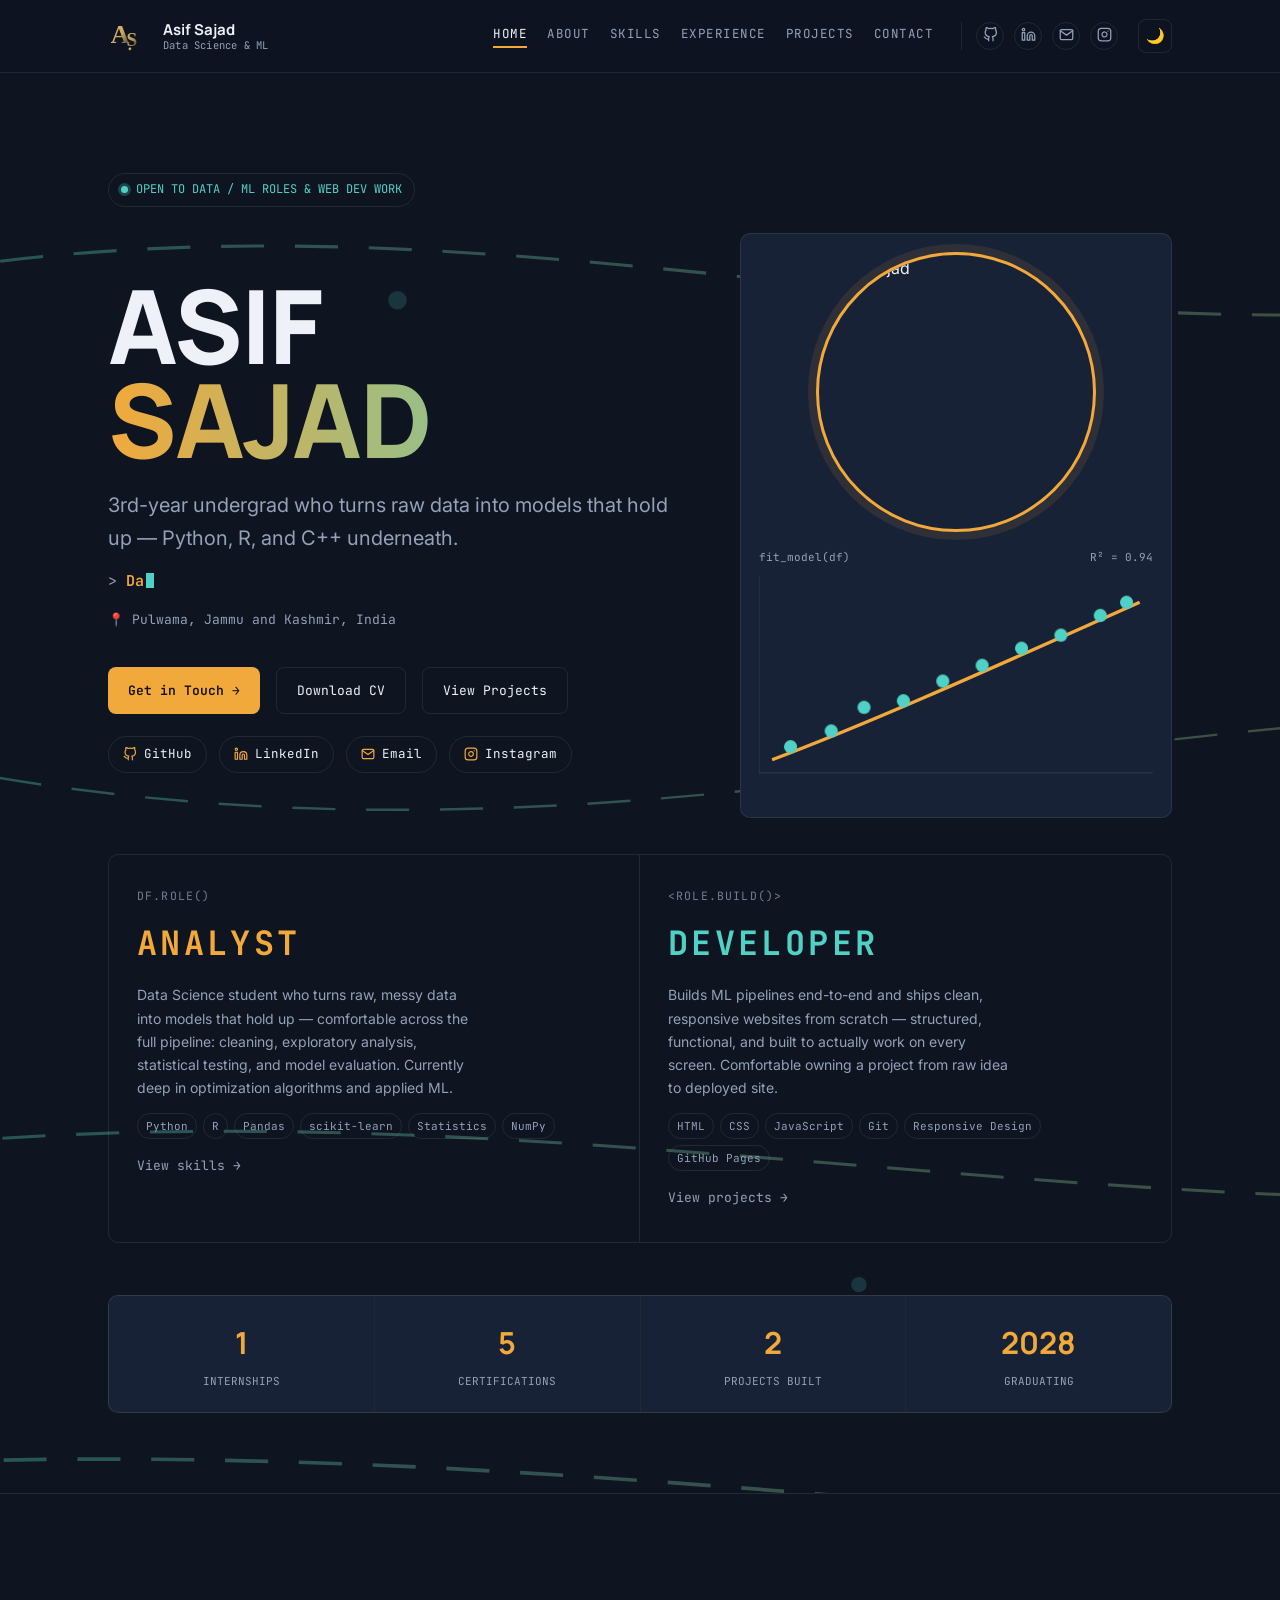
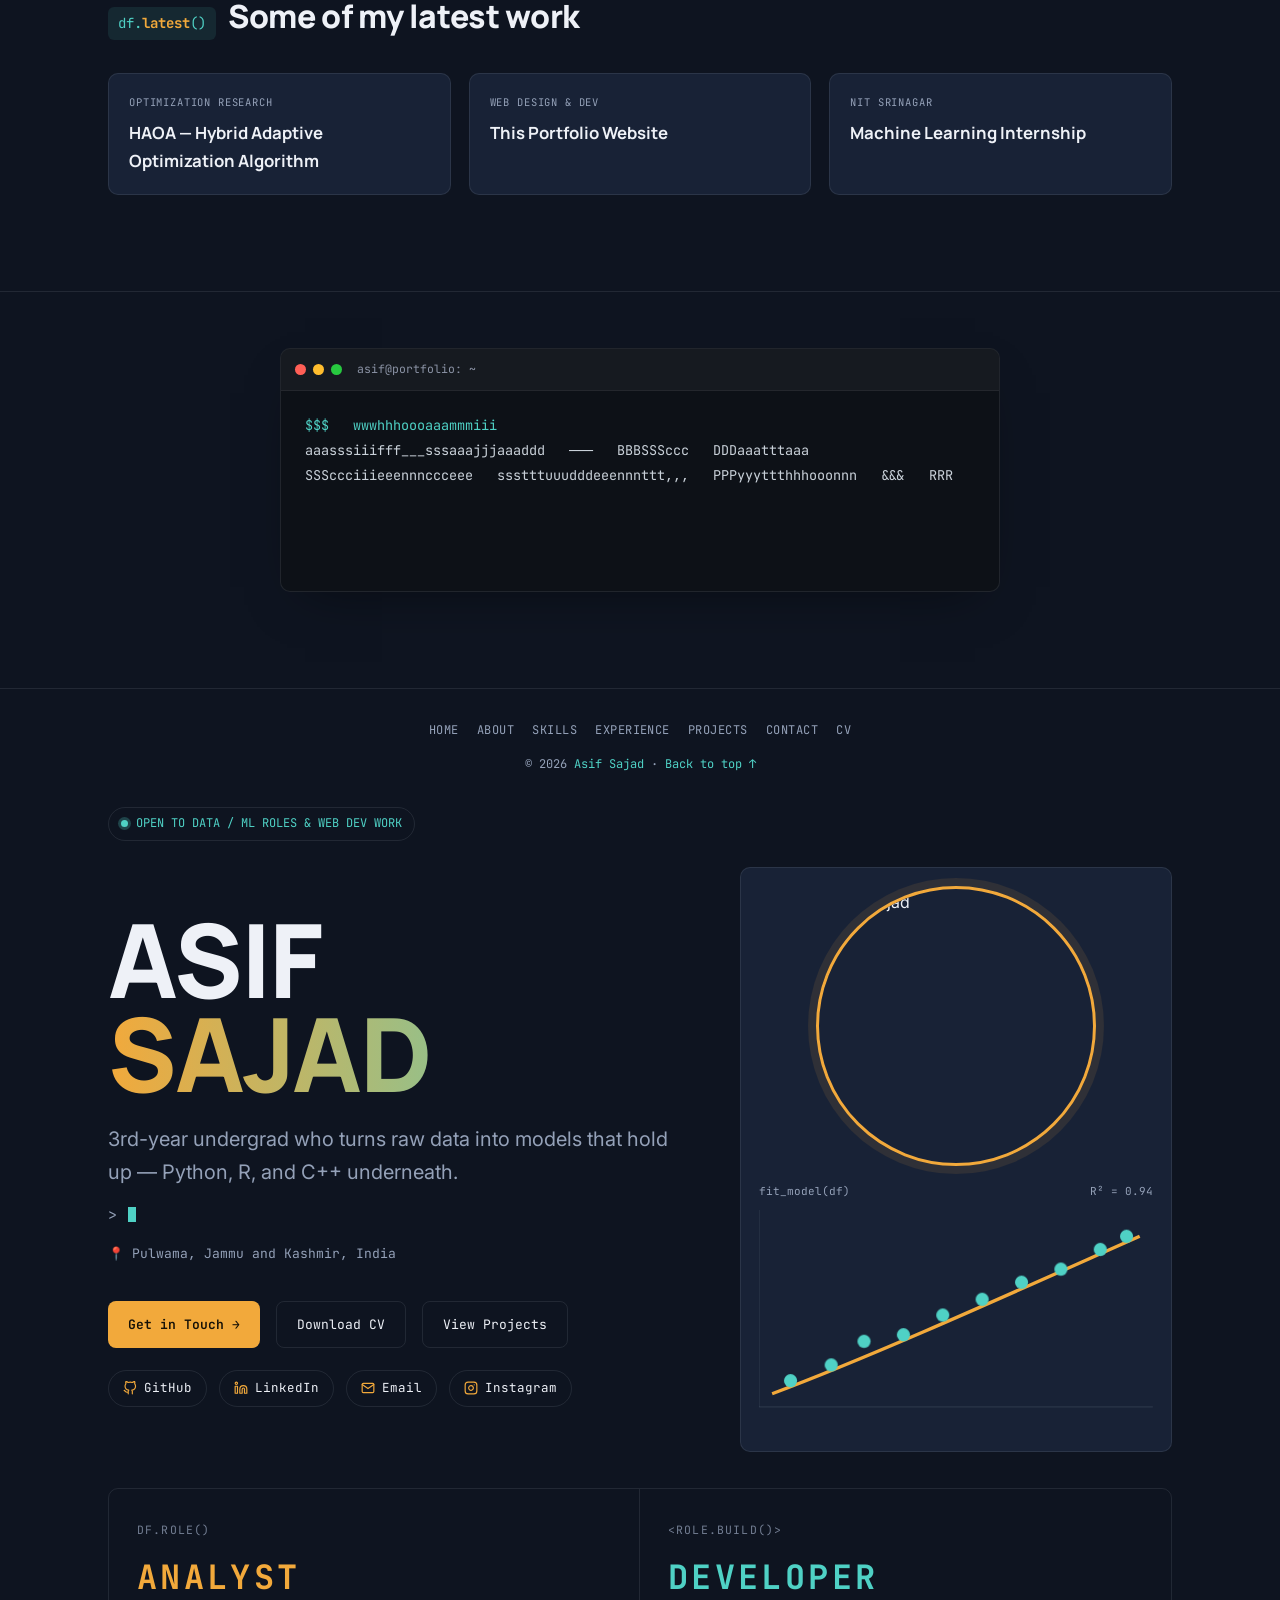
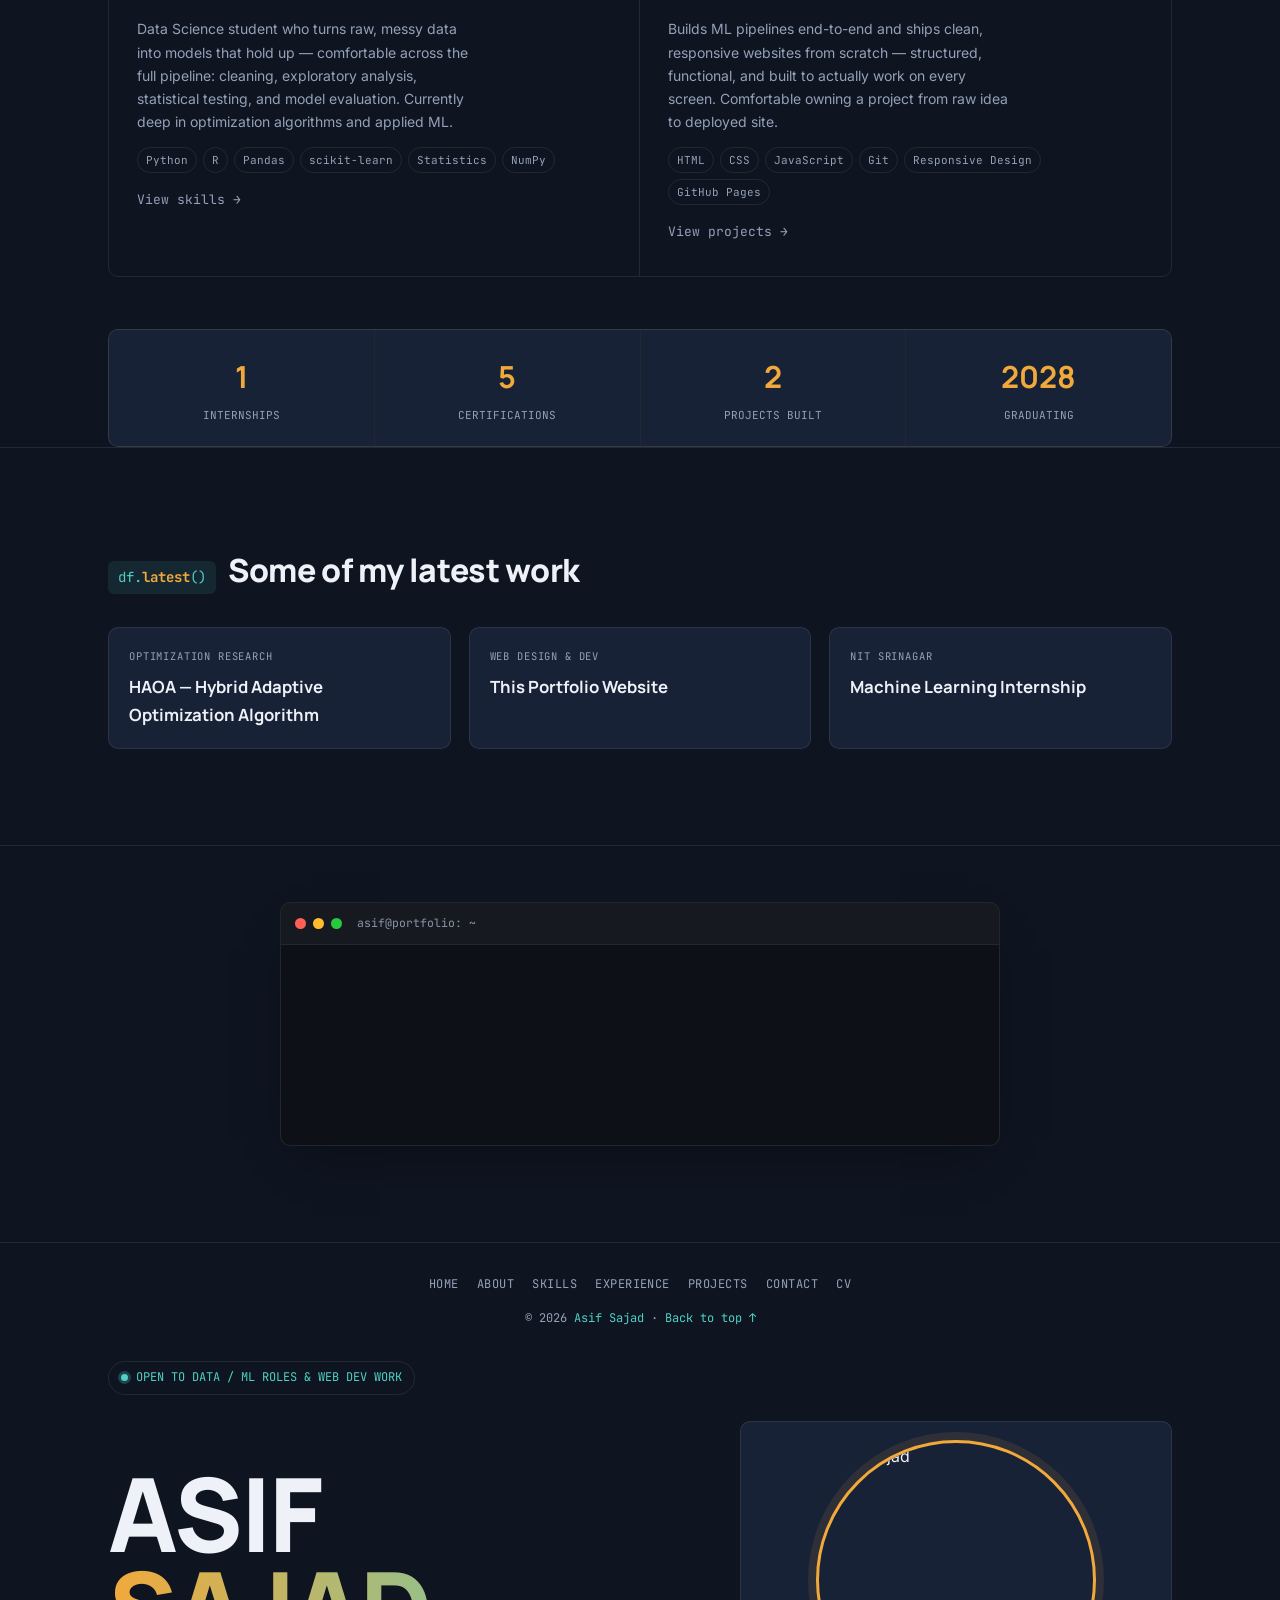
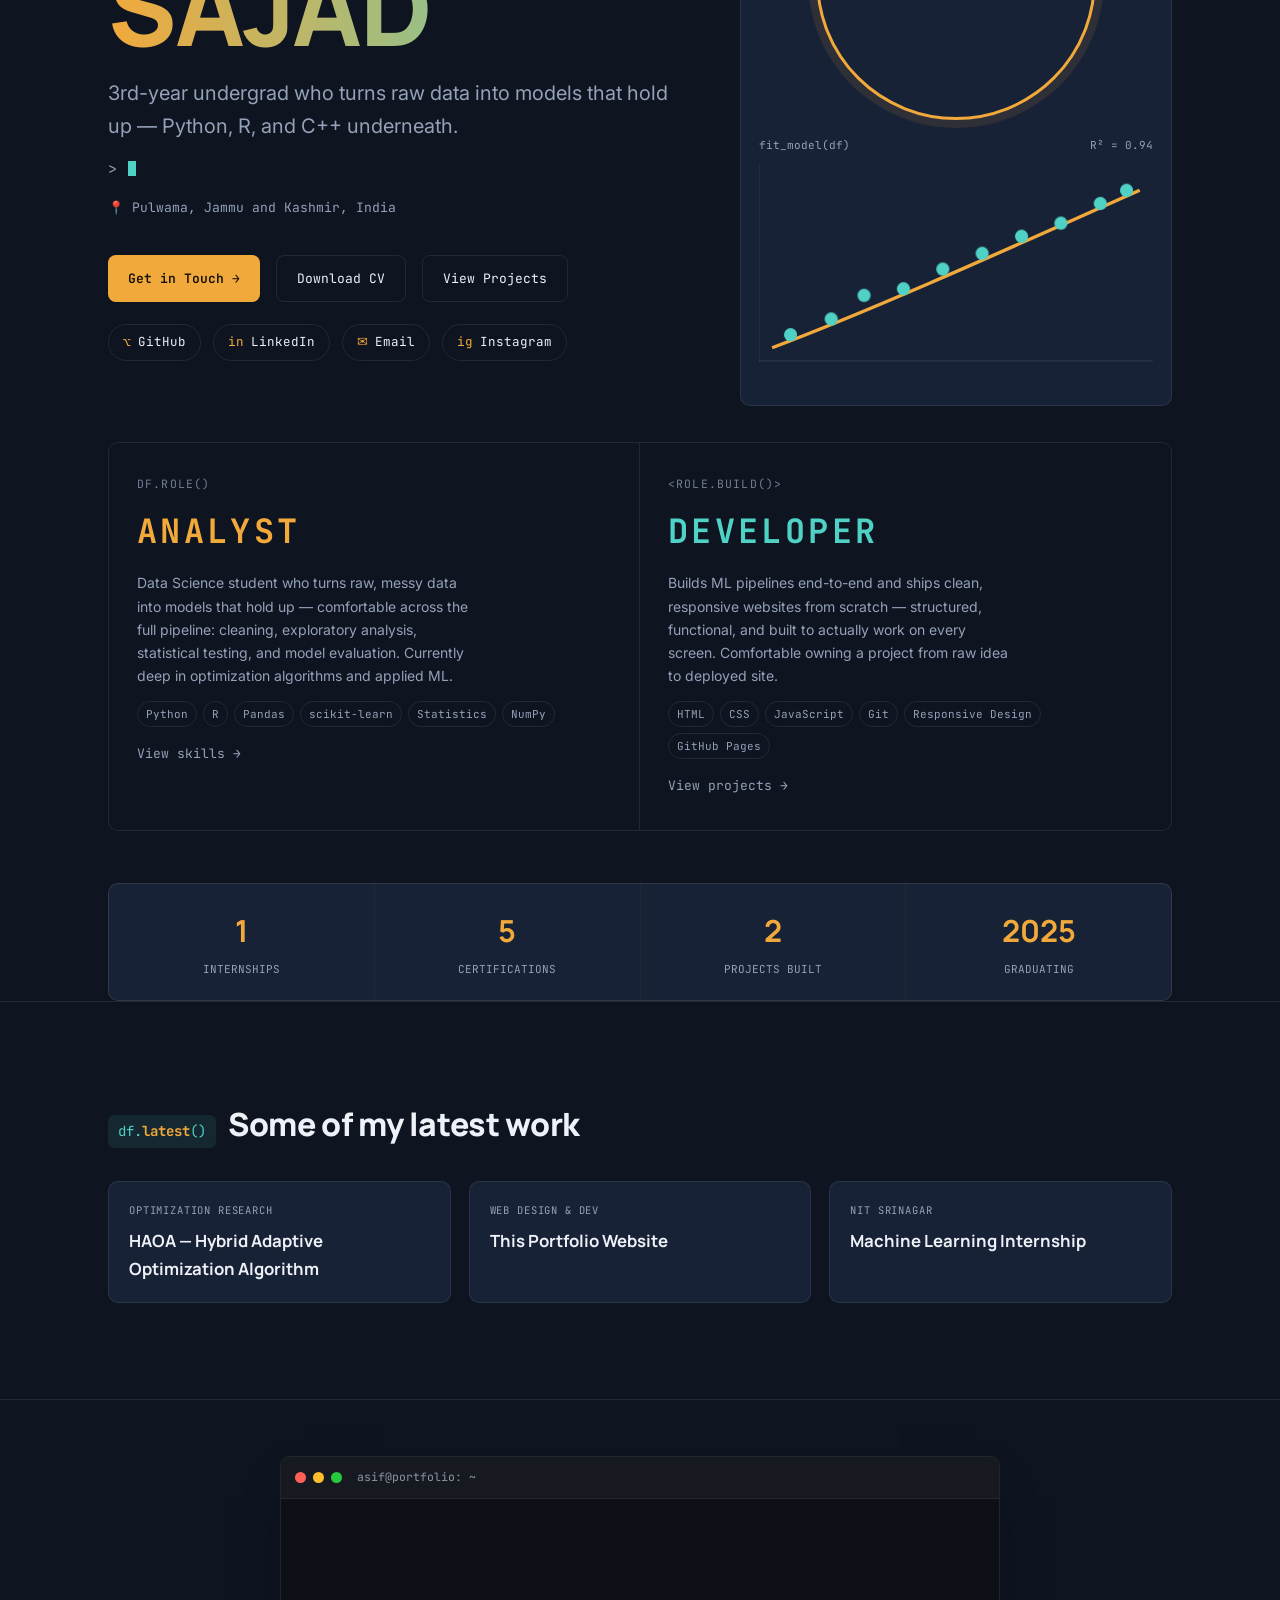
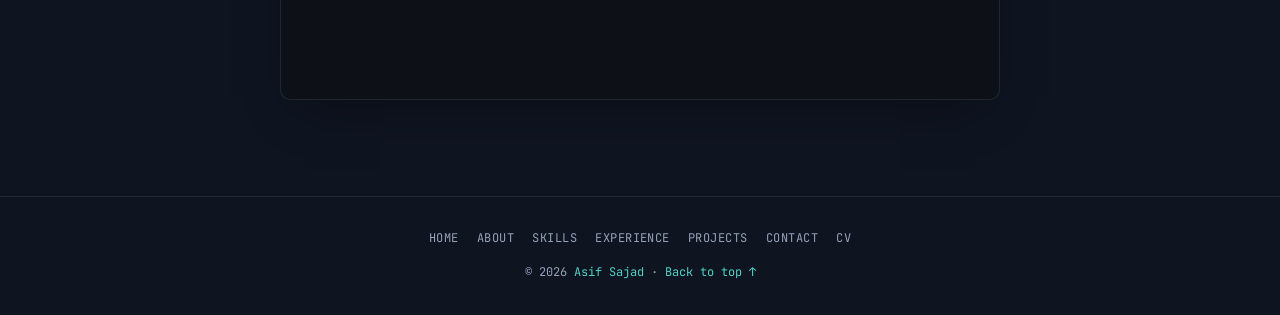
==== commit 5c80cae2: "Update index.html" ====
--- a/index.html
+++ b/index.html
@@ -201,7 +201,15 @@
 
 <script src="script.js?v=2"></script>
 </body>
-</html>      <circle cx="640" cy="95" r="2.5" style="animation-delay:1.5s"/>
+</html>          <stop offset="100%" style="stop-color:var(--amber)"/>
+        </linearGradient>
+      </defs>
+      <path d="M-50,120 C 200,60 400,180 650,90 S 1000,140 1050,80"/>
+      <path d="M-50,260 C 250,340 450,200 700,280 S 1000,240 1050,300"/>
+      <path d="M-50,400 C 220,360 480,460 720,380 S 980,420 1050,360"/>
+      <path d="M-50,500 C 260,480 500,560 760,500 S 1000,540 1050,500"/>
+      <circle cx="150" cy="120" r="3"/>
+      <circle cx="640" cy="95" r="2.5" style="animation-delay:1.5s"/>
       <circle cx="820" cy="330" r="3" style="animation-delay:3s"/>
       <circle cx="300" cy="440" r="2.5" style="animation-delay:2s"/>
     </svg>
@@ -219,10 +227,10 @@
             <a href="projects.html" class="btn btn-ghost">View Projects</a>
           </div>
           <div class="social-row">
-            <a href="https://github.com/AasifSajad" target="_blank" rel="noopener"><span class="soc-ic">⌥</span> GitHub</a>
-            <a href="https://www.linkedin.com/in/asif-sajad-9b8128278/" target="_blank" rel="noopener"><span class="soc-ic">in</span> LinkedIn</a>
-            <a href="mailto:aasifsajad2@gmail.com"><span class="soc-ic">✉</span> Email</a>
-            <a href="https://www.instagram.com/_aasifff.sajad_?igsh=amRtZTMwc3QyZ2Rl" target="_blank" rel="noopener"><span class="soc-ic">ig</span> Instagram</a>
+            <a href="https://github.com/AasifSajad" target="_blank" rel="noopener"><span class="soc-ic"><svg viewBox="0 0 24 24" width="14" height="14" fill="none" stroke="currentColor" stroke-width="2" stroke-linecap="round" stroke-linejoin="round"><path d="M9 19c-5 1.5-5-2.5-7-3m14 6v-3.87a3.37 3.37 0 0 0-.94-2.61c3.14-.35 6.44-1.54 6.44-7A5.44 5.44 0 0 0 20 4.77 5.07 5.07 0 0 0 19.91 1S18.73.65 16 2.48a13.38 13.38 0 0 0-7 0C6.27.65 5.09 1 5.09 1A5.07 5.07 0 0 0 5 4.77a5.44 5.44 0 0 0-1.5 3.78c0 5.42 3.3 6.61 6.44 7A3.37 3.37 0 0 0 9 18.13V22"/></svg></span> GitHub</a>
+            <a href="https://www.linkedin.com/in/asif-sajad-9b8128278/" target="_blank" rel="noopener"><span class="soc-ic"><svg viewBox="0 0 24 24" width="14" height="14" fill="none" stroke="currentColor" stroke-width="2" stroke-linecap="round" stroke-linejoin="round"><path d="M16 8a6 6 0 0 1 6 6v7h-4v-7a2 2 0 0 0-2-2 2 2 0 0 0-2 2v7h-4v-7a6 6 0 0 1 6-6z"/><rect x="2" y="9" width="4" height="12"/><circle cx="4" cy="4" r="2"/></svg></span> LinkedIn</a>
+            <a href="mailto:aasifsajad2@gmail.com"><span class="soc-ic"><svg viewBox="0 0 24 24" width="14" height="14" fill="none" stroke="currentColor" stroke-width="2" stroke-linecap="round" stroke-linejoin="round"><path d="M4 4h16c1.1 0 2 .9 2 2v12c0 1.1-.9 2-2 2H4c-1.1 0-2-.9-2-2V6c0-1.1.9-2 2-2z"/><polyline points="22,6 12,13 2,6"/></svg></span> Email</a>
+            <a href="https://www.instagram.com/_aasifff.sajad_?igsh=amRtZTMwc3QyZ2Rl" target="_blank" rel="noopener"><span class="soc-ic"><svg viewBox="0 0 24 24" width="14" height="14" fill="none" stroke="currentColor" stroke-width="2" stroke-linecap="round" stroke-linejoin="round"><rect x="2" y="2" width="20" height="20" rx="5" ry="5"/><path d="M16 11.37A4 4 0 1 1 12.63 8 4 4 0 0 1 16 11.37z"/><line x1="17.5" y1="6.5" x2="17.5" y2="6.5"/></svg></span> Instagram</a>
           </div>
         </div>
         <div class="hero-visual">
@@ -329,4 +337,132 @@
 
 <script src="script.js?v=2"></script>
 </body>
+</html>      <circle cx="640" cy="95" r="2.5" style="animation-delay:1.5s"/>
+      <circle cx="820" cy="330" r="3" style="animation-delay:3s"/>
+      <circle cx="300" cy="440" r="2.5" style="animation-delay:2s"/>
+    </svg>
+    <div class="wrap">
+      <div class="status-pill"><span class="status-dot"></span> OPEN TO DATA / ML ROLES &amp; WEB DEV WORK</div>
+      <div class="hero-grid">
+        <div>
+          <h1 class="name"><span class="name-line">ASIF</span><span class="name-line accent">SAJAD</span></h1>
+          <p class="tagline">3rd-year undergrad who turns raw data into models that hold up — Python, R, and C++ underneath.</p>
+          <div class="role-line">&gt; <span id="roleType"></span><span class="role-cursor"></span></div>
+          <div class="locale">📍 Pulwama, Jammu and Kashmir, India</div>
+          <div class="hero-cta">
+            <a href="mailto:aasifsajad2@gmail.com" class="btn btn-primary">Get in Touch →</a>
+            <a href="cv.html" class="btn btn-ghost">Download CV</a>
+            <a href="projects.html" class="btn btn-ghost">View Projects</a>
+          </div>
+          <div class="social-row">
+            <a href="https://github.com/AasifSajad" target="_blank" rel="noopener"><span class="soc-ic">⌥</span> GitHub</a>
+            <a href="https://www.linkedin.com/in/asif-sajad-9b8128278/" target="_blank" rel="noopener"><span class="soc-ic">in</span> LinkedIn</a>
+            <a href="mailto:aasifsajad2@gmail.com"><span class="soc-ic">✉</span> Email</a>
+            <a href="https://www.instagram.com/_aasifff.sajad_?igsh=amRtZTMwc3QyZ2Rl" target="_blank" rel="noopener"><span class="soc-ic">ig</span> Instagram</a>
+          </div>
+        </div>
+        <div class="hero-visual">
+          <img src="profile-v2.jpg" alt="Asif Sajad" class="profile-photo--main">
+          <div class="cap"><span>fit_model(df)</span><span>R² = 0.94</span></div>
+          <svg viewBox="0 0 300 170" xmlns="http://www.w3.org/2000/svg">
+            <line x1="0" y1="150" x2="300" y2="150" stroke="var(--line)" stroke-width="1"/>
+            <line x1="0" y1="0" x2="0" y2="150" stroke="var(--line)" stroke-width="1"/>
+            <path class="reg-line" d="M10,140 C 90,110 200,60 290,20"/>
+            <circle class="pt" cx="24" cy="130" r="5" style="animation-delay:.5s"/>
+            <circle class="pt" cx="55" cy="118" r="5" style="animation-delay:.6s"/>
+            <circle class="pt" cx="80" cy="100" r="5" style="animation-delay:.7s"/>
+            <circle class="pt" cx="110" cy="95" r="5" style="animation-delay:.8s"/>
+            <circle class="pt" cx="140" cy="80" r="5" style="animation-delay:.9s"/>
+            <circle class="pt" cx="170" cy="68" r="5" style="animation-delay:1s"/>
+            <circle class="pt" cx="200" cy="55" r="5" style="animation-delay:1.1s"/>
+            <circle class="pt" cx="230" cy="45" r="5" style="animation-delay:1.2s"/>
+            <circle class="pt" cx="260" cy="30" r="5" style="animation-delay:1.3s"/>
+            <circle class="pt" cx="280" cy="20" r="5" style="animation-delay:1.4s"/>
+          </svg>
+        </div>
+      </div>
+
+      <div class="identity-split reveal">
+        <a href="skills.html" class="identity-card">
+          <div class="identity-kicker">df.role()</div>
+          <div class="identity-label">Analyst</div>
+          <p class="identity-desc">Data Science student who turns raw, messy data into models that hold up — comfortable across the full pipeline: cleaning, exploratory analysis, statistical testing, and model evaluation. Currently deep in optimization algorithms and applied ML.</p>
+          <div class="identity-tags">
+            <span class="tag">Python</span><span class="tag">R</span><span class="tag">Pandas</span><span class="tag">scikit-learn</span><span class="tag">Statistics</span><span class="tag">NumPy</span>
+          </div>
+          <span class="identity-arrow">View skills →</span>
+        </a>
+        <a href="projects.html" class="identity-card">
+          <div class="identity-kicker">&lt;role.build()&gt;</div>
+          <div class="identity-label dev">Developer</div>
+          <p class="identity-desc">Builds ML pipelines end-to-end and ships clean, responsive websites from scratch — structured, functional, and built to actually work on every screen. Comfortable owning a project from raw idea to deployed site.</p>
+          <div class="identity-tags">
+            <span class="tag">HTML</span><span class="tag">CSS</span><span class="tag">JavaScript</span><span class="tag">Git</span><span class="tag">Responsive Design</span><span class="tag">GitHub Pages</span>
+          </div>
+          <span class="identity-arrow">View projects →</span>
+        </a>
+      </div>
+
+      <div class="stats reveal">
+        <div class="stat"><div class="num" data-count="1">0</div><div class="label">INTERNSHIPS</div></div>
+        <div class="stat"><div class="num" data-count="5">0</div><div class="label">CERTIFICATIONS</div></div>
+        <div class="stat"><div class="num" data-count="2">0</div><div class="label">PROJECTS BUILT</div></div>
+        <div class="stat"><div class="num" data-count="2028">0</div><div class="label">GRADUATING</div></div>
+      </div>
+    </div>
+  </section>
+
+  <section id="latest-work">
+    <div class="wrap">
+      <div class="section-head">
+        <span class="df-call">df.<b>latest</b>()</span>
+        <h2 class="section-title">Some of my latest work</h2>
+      </div>
+      <div class="work-grid">
+        <a href="https://github.com/AasifSajad/HAOA-Hybrid-Adaptive-Optimization-Algorithm" target="_blank" rel="noopener" class="work-card reveal">
+          <div class="work-cat">Optimization Research</div>
+          <div class="work-title">HAOA — Hybrid Adaptive Optimization Algorithm</div>
+        </a>
+        <a href="projects.html" class="work-card reveal">
+          <div class="work-cat">Web Design &amp; Dev</div>
+          <div class="work-title">This Portfolio Website</div>
+        </a>
+        <a href="about.html" class="work-card reveal">
+          <div class="work-cat">NIT Srinagar</div>
+          <div class="work-title">Machine Learning Internship</div>
+        </a>
+      </div>
+    </div>
+  </section>
+
+  <section id="terminal" style="padding-top:56px;">
+    <div class="wrap">
+      <div class="term-window reveal" id="termWindow">
+        <div class="term-titlebar">
+          <span class="term-dot" style="background:#ff5f56;"></span>
+          <span class="term-dot" style="background:#ffbd2e;"></span>
+          <span class="term-dot" style="background:#27c93f;"></span>
+          <span class="term-title">asif@portfolio: ~</span>
+        </div>
+        <pre class="term-body" id="termBody"></pre>
+      </div>
+    </div>
+  </section>
+</main>
+
+<footer>
+  <nav class="footer-nav">
+    <a href="index.html">Home</a>
+    <a href="about.html">About</a>
+    <a href="skills.html">Skills</a>
+    <a href="experience.html">Experience</a>
+    <a href="projects.html">Projects</a>
+    <a href="contact.html">Contact</a>
+    <a href="cv.html">CV</a>
+  </nav>
+  <div class="footer-copy">© 2026 <a href="index.html">Asif Sajad</a> · <a href="#top">Back to top ↑</a></div>
+</footer>
+
+<script src="script.js?v=2"></script>
+</body>
 </html>
--- a/style.css
+++ b/style.css
@@ -63,21 +63,8 @@
 }
 .nav-inner{display:flex; align-items:center; justify-content:space-between; padding:14px 28px; max-width:var(--maxw); margin:0 auto;}
 .brand{display:flex; align-items:center; gap:11px; text-decoration:none;}
-.monogram{
-  width:40px; height:40px; border-radius:11px; flex-shrink:0;
-  background:linear-gradient(135deg, var(--teal), var(--amber));
-  display:flex; align-items:flex-end; justify-content:center;
-  position:relative; overflow:hidden;
-  font-family:var(--font-display); font-weight:800; color:#0b0f16;
-  box-shadow:inset 0 0 0 1px rgba(255,255,255,0.15);
-}
-.mono-a{font-size:19px; letter-spacing:-0.02em; line-height:1;}
-.mono-s{font-size:14px; opacity:0.82; margin-left:-2px; line-height:1; transform:translateY(1px);}
-.mono-dot{
-  position:absolute; top:6px; right:7px; width:5px; height:5px; border-radius:50%;
-  background:#0b0f16; opacity:0.4;
-}
-.brand:hover .monogram{box-shadow:inset 0 0 0 1px rgba(255,255,255,0.3);}
+.monogram-svg{width:44px; height:44px; flex-shrink:0;}
+.brand:hover .monogram-svg{transform:scale(1.04); transition:transform .2s ease;}
 .brand-text{display:flex; flex-direction:column; line-height:1.15;}
 .brand-name{font-family:var(--font-display); font-weight:700; font-size:15px; color:var(--fg);}
 .brand-tag{font-family:var(--font-mono); font-size:10.5px; color:var(--fg-muted); letter-spacing:0.02em;}
@@ -144,7 +131,7 @@
 .social-row{display:flex; gap:12px; flex-wrap:wrap; margin-top:22px;}
 .social-row a{display:inline-flex; align-items:center; gap:7px; font-family:var(--font-mono); font-size:12.5px; color:var(--fg); text-decoration:none; border:1px solid var(--line); border-radius:100px; padding:7px 14px; transition:border-color .2s ease, color .2s ease;}
 .social-row a:hover{border-color:var(--amber); color:var(--amber);}
-.social-row .soc-ic{font-weight:600; color:var(--amber); font-size:12px;}
+.social-row .soc-ic{display:inline-flex; color:var(--amber);}
 .hero-visual{position:relative; border:1px solid var(--line); border-radius:var(--radius); background:var(--panel); padding:18px; overflow:hidden;}
 .hero-visual .cap{font-family:var(--font-mono); font-size:11px; color:var(--fg-muted); display:flex; justify-content:space-between; margin-bottom:10px;}
 .hero-visual svg{width:100%; height:auto; display:block;}
@@ -265,9 +252,10 @@
 .nav-socials{display:flex; align-items:center; gap:10px; margin-left:8px; padding-left:14px; border-left:1px solid var(--line);}
 .nav-socials a{
   width:28px; height:28px; border-radius:50%; display:flex; align-items:center; justify-content:center;
-  border:1px solid var(--line); color:var(--fg-muted); font-size:12px; text-decoration:none;
+  border:1px solid var(--line); color:var(--fg-muted); text-decoration:none;
   transition:border-color .2s ease, color .2s ease;
 }
+.nav-socials a svg{display:block;}
 .nav-socials a:hover{border-color:var(--amber); color:var(--amber);}
 @media (max-width:820px){
   .nav-socials{border-left:none; padding-left:0; margin-left:0; margin-top:4px;}
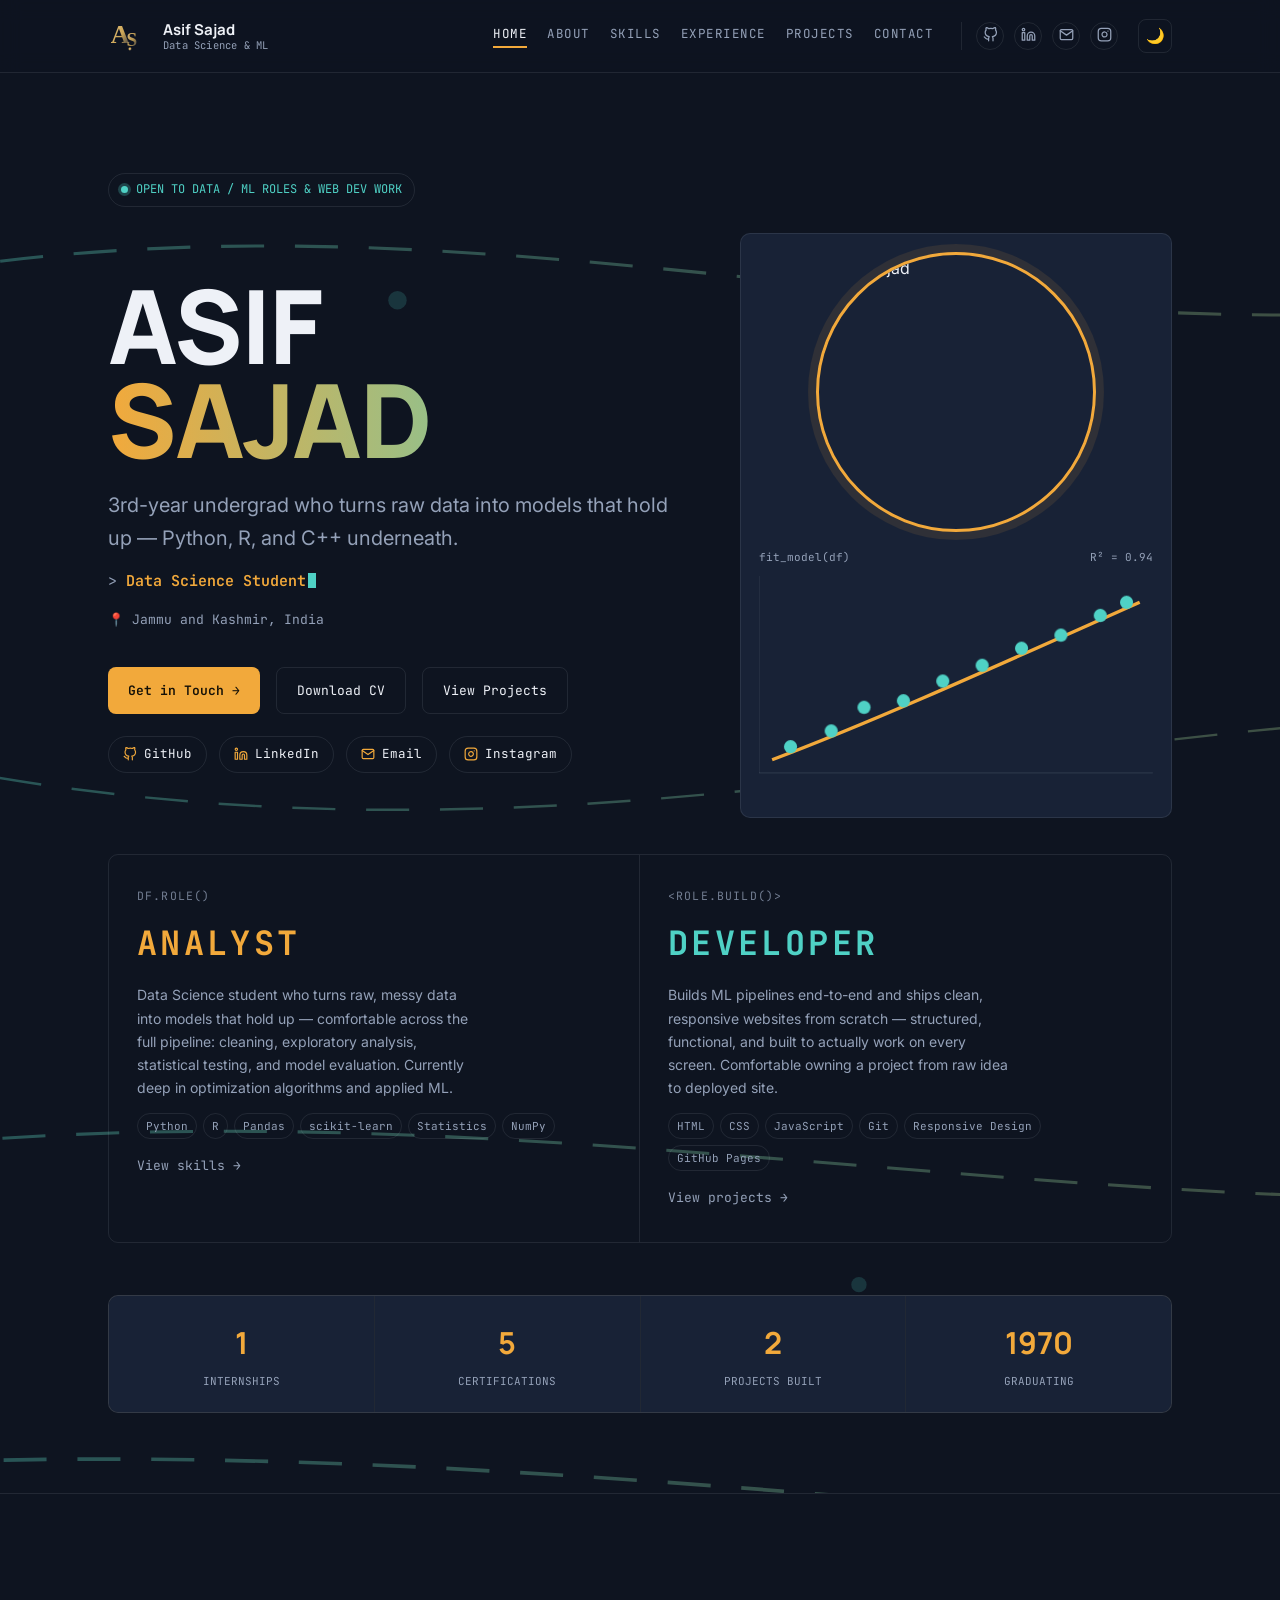
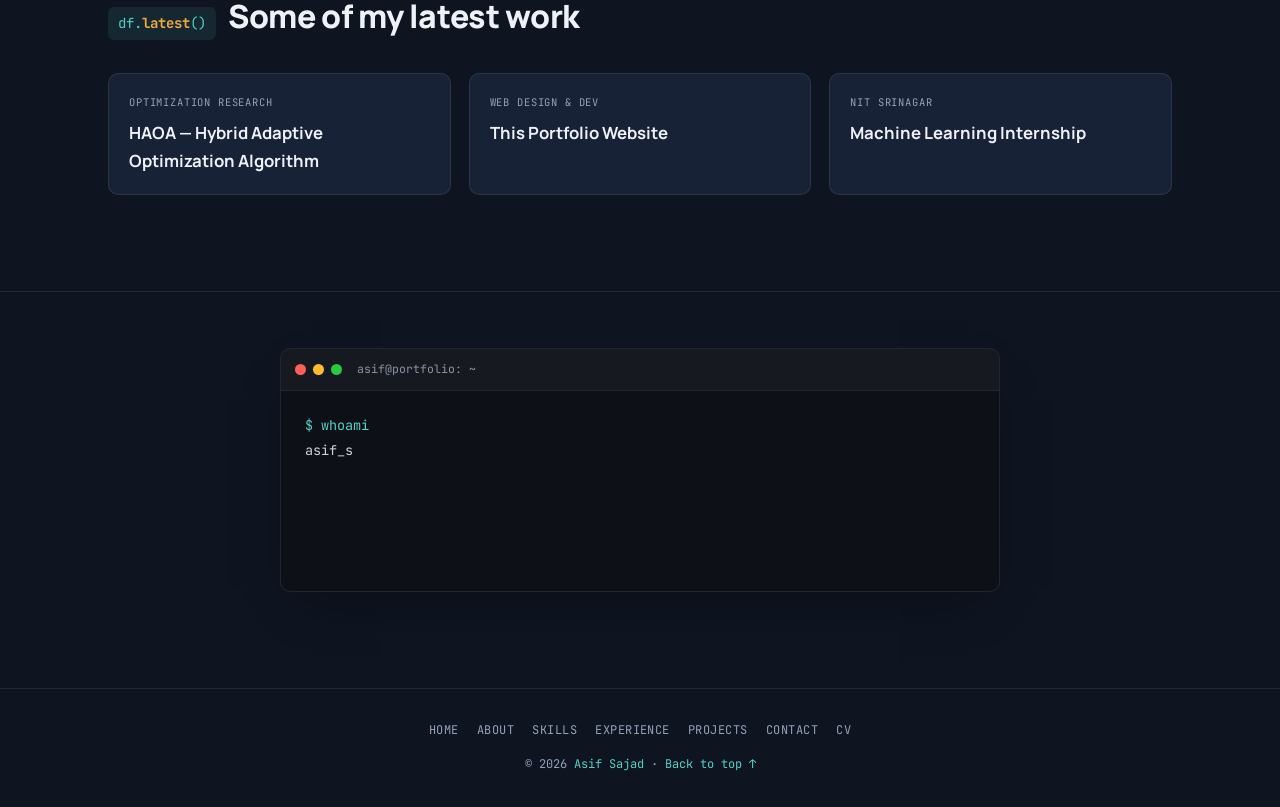
==== commit 1632c323: "Update index.html" ====
--- a/index.html
+++ b/index.html
@@ -84,7 +84,7 @@
           <h1 class="name"><span class="name-line">ASIF</span><span class="name-line accent">SAJAD</span></h1>
           <p class="tagline">3rd-year undergrad who turns raw data into models that hold up — Python, R, and C++ underneath.</p>
           <div class="role-line">&gt; <span id="roleType"></span><span class="role-cursor"></span></div>
-          <div class="locale">📍 Pulwama, Jammu and Kashmir, India</div>
+          <div class="locale">📍 Jammu and Kashmir, India</div>
           <div class="hero-cta">
             <a href="mailto:aasifsajad2@gmail.com" class="btn btn-primary">Get in Touch →</a>
             <a href="cv.html" class="btn btn-ghost">Download CV</a>
@@ -201,268 +201,4 @@
 
 <script src="script.js?v=2"></script>
 </body>
-</html>          <stop offset="100%" style="stop-color:var(--amber)"/>
-        </linearGradient>
-      </defs>
-      <path d="M-50,120 C 200,60 400,180 650,90 S 1000,140 1050,80"/>
-      <path d="M-50,260 C 250,340 450,200 700,280 S 1000,240 1050,300"/>
-      <path d="M-50,400 C 220,360 480,460 720,380 S 980,420 1050,360"/>
-      <path d="M-50,500 C 260,480 500,560 760,500 S 1000,540 1050,500"/>
-      <circle cx="150" cy="120" r="3"/>
-      <circle cx="640" cy="95" r="2.5" style="animation-delay:1.5s"/>
-      <circle cx="820" cy="330" r="3" style="animation-delay:3s"/>
-      <circle cx="300" cy="440" r="2.5" style="animation-delay:2s"/>
-    </svg>
-    <div class="wrap">
-      <div class="status-pill"><span class="status-dot"></span> OPEN TO DATA / ML ROLES &amp; WEB DEV WORK</div>
-      <div class="hero-grid">
-        <div>
-          <h1 class="name"><span class="name-line">ASIF</span><span class="name-line accent">SAJAD</span></h1>
-          <p class="tagline">3rd-year undergrad who turns raw data into models that hold up — Python, R, and C++ underneath.</p>
-          <div class="role-line">&gt; <span id="roleType"></span><span class="role-cursor"></span></div>
-          <div class="locale">📍 Pulwama, Jammu and Kashmir, India</div>
-          <div class="hero-cta">
-            <a href="mailto:aasifsajad2@gmail.com" class="btn btn-primary">Get in Touch →</a>
-            <a href="cv.html" class="btn btn-ghost">Download CV</a>
-            <a href="projects.html" class="btn btn-ghost">View Projects</a>
-          </div>
-          <div class="social-row">
-            <a href="https://github.com/AasifSajad" target="_blank" rel="noopener"><span class="soc-ic"><svg viewBox="0 0 24 24" width="14" height="14" fill="none" stroke="currentColor" stroke-width="2" stroke-linecap="round" stroke-linejoin="round"><path d="M9 19c-5 1.5-5-2.5-7-3m14 6v-3.87a3.37 3.37 0 0 0-.94-2.61c3.14-.35 6.44-1.54 6.44-7A5.44 5.44 0 0 0 20 4.77 5.07 5.07 0 0 0 19.91 1S18.73.65 16 2.48a13.38 13.38 0 0 0-7 0C6.27.65 5.09 1 5.09 1A5.07 5.07 0 0 0 5 4.77a5.44 5.44 0 0 0-1.5 3.78c0 5.42 3.3 6.61 6.44 7A3.37 3.37 0 0 0 9 18.13V22"/></svg></span> GitHub</a>
-            <a href="https://www.linkedin.com/in/asif-sajad-9b8128278/" target="_blank" rel="noopener"><span class="soc-ic"><svg viewBox="0 0 24 24" width="14" height="14" fill="none" stroke="currentColor" stroke-width="2" stroke-linecap="round" stroke-linejoin="round"><path d="M16 8a6 6 0 0 1 6 6v7h-4v-7a2 2 0 0 0-2-2 2 2 0 0 0-2 2v7h-4v-7a6 6 0 0 1 6-6z"/><rect x="2" y="9" width="4" height="12"/><circle cx="4" cy="4" r="2"/></svg></span> LinkedIn</a>
-            <a href="mailto:aasifsajad2@gmail.com"><span class="soc-ic"><svg viewBox="0 0 24 24" width="14" height="14" fill="none" stroke="currentColor" stroke-width="2" stroke-linecap="round" stroke-linejoin="round"><path d="M4 4h16c1.1 0 2 .9 2 2v12c0 1.1-.9 2-2 2H4c-1.1 0-2-.9-2-2V6c0-1.1.9-2 2-2z"/><polyline points="22,6 12,13 2,6"/></svg></span> Email</a>
-            <a href="https://www.instagram.com/_aasifff.sajad_?igsh=amRtZTMwc3QyZ2Rl" target="_blank" rel="noopener"><span class="soc-ic"><svg viewBox="0 0 24 24" width="14" height="14" fill="none" stroke="currentColor" stroke-width="2" stroke-linecap="round" stroke-linejoin="round"><rect x="2" y="2" width="20" height="20" rx="5" ry="5"/><path d="M16 11.37A4 4 0 1 1 12.63 8 4 4 0 0 1 16 11.37z"/><line x1="17.5" y1="6.5" x2="17.5" y2="6.5"/></svg></span> Instagram</a>
-          </div>
-        </div>
-        <div class="hero-visual">
-          <img src="profile-v2.jpg" alt="Asif Sajad" class="profile-photo--main">
-          <div class="cap"><span>fit_model(df)</span><span>R² = 0.94</span></div>
-          <svg viewBox="0 0 300 170" xmlns="http://www.w3.org/2000/svg">
-            <line x1="0" y1="150" x2="300" y2="150" stroke="var(--line)" stroke-width="1"/>
-            <line x1="0" y1="0" x2="0" y2="150" stroke="var(--line)" stroke-width="1"/>
-            <path class="reg-line" d="M10,140 C 90,110 200,60 290,20"/>
-            <circle class="pt" cx="24" cy="130" r="5" style="animation-delay:.5s"/>
-            <circle class="pt" cx="55" cy="118" r="5" style="animation-delay:.6s"/>
-            <circle class="pt" cx="80" cy="100" r="5" style="animation-delay:.7s"/>
-            <circle class="pt" cx="110" cy="95" r="5" style="animation-delay:.8s"/>
-            <circle class="pt" cx="140" cy="80" r="5" style="animation-delay:.9s"/>
-            <circle class="pt" cx="170" cy="68" r="5" style="animation-delay:1s"/>
-            <circle class="pt" cx="200" cy="55" r="5" style="animation-delay:1.1s"/>
-            <circle class="pt" cx="230" cy="45" r="5" style="animation-delay:1.2s"/>
-            <circle class="pt" cx="260" cy="30" r="5" style="animation-delay:1.3s"/>
-            <circle class="pt" cx="280" cy="20" r="5" style="animation-delay:1.4s"/>
-          </svg>
-        </div>
-      </div>
-
-      <div class="identity-split reveal">
-        <a href="skills.html" class="identity-card">
-          <div class="identity-kicker">df.role()</div>
-          <div class="identity-label">Analyst</div>
-          <p class="identity-desc">Data Science student who turns raw, messy data into models that hold up — comfortable across the full pipeline: cleaning, exploratory analysis, statistical testing, and model evaluation. Currently deep in optimization algorithms and applied ML.</p>
-          <div class="identity-tags">
-            <span class="tag">Python</span><span class="tag">R</span><span class="tag">Pandas</span><span class="tag">scikit-learn</span><span class="tag">Statistics</span><span class="tag">NumPy</span>
-          </div>
-          <span class="identity-arrow">View skills →</span>
-        </a>
-        <a href="projects.html" class="identity-card">
-          <div class="identity-kicker">&lt;role.build()&gt;</div>
-          <div class="identity-label dev">Developer</div>
-          <p class="identity-desc">Builds ML pipelines end-to-end and ships clean, responsive websites from scratch — structured, functional, and built to actually work on every screen. Comfortable owning a project from raw idea to deployed site.</p>
-          <div class="identity-tags">
-            <span class="tag">HTML</span><span class="tag">CSS</span><span class="tag">JavaScript</span><span class="tag">Git</span><span class="tag">Responsive Design</span><span class="tag">GitHub Pages</span>
-          </div>
-          <span class="identity-arrow">View projects →</span>
-        </a>
-      </div>
-
-      <div class="stats reveal">
-        <div class="stat"><div class="num" data-count="1">0</div><div class="label">INTERNSHIPS</div></div>
-        <div class="stat"><div class="num" data-count="5">0</div><div class="label">CERTIFICATIONS</div></div>
-        <div class="stat"><div class="num" data-count="2">0</div><div class="label">PROJECTS BUILT</div></div>
-        <div class="stat"><div class="num" data-count="2028">0</div><div class="label">GRADUATING</div></div>
-      </div>
-    </div>
-  </section>
-
-  <section id="latest-work">
-    <div class="wrap">
-      <div class="section-head">
-        <span class="df-call">df.<b>latest</b>()</span>
-        <h2 class="section-title">Some of my latest work</h2>
-      </div>
-      <div class="work-grid">
-        <a href="https://github.com/AasifSajad/HAOA-Hybrid-Adaptive-Optimization-Algorithm" target="_blank" rel="noopener" class="work-card reveal">
-          <div class="work-cat">Optimization Research</div>
-          <div class="work-title">HAOA — Hybrid Adaptive Optimization Algorithm</div>
-        </a>
-        <a href="projects.html" class="work-card reveal">
-          <div class="work-cat">Web Design &amp; Dev</div>
-          <div class="work-title">This Portfolio Website</div>
-        </a>
-        <a href="about.html" class="work-card reveal">
-          <div class="work-cat">NIT Srinagar</div>
-          <div class="work-title">Machine Learning Internship</div>
-        </a>
-      </div>
-    </div>
-  </section>
-
-  <section id="terminal" style="padding-top:56px;">
-    <div class="wrap">
-      <div class="term-window reveal" id="termWindow">
-        <div class="term-titlebar">
-          <span class="term-dot" style="background:#ff5f56;"></span>
-          <span class="term-dot" style="background:#ffbd2e;"></span>
-          <span class="term-dot" style="background:#27c93f;"></span>
-          <span class="term-title">asif@portfolio: ~</span>
-        </div>
-        <pre class="term-body" id="termBody"></pre>
-      </div>
-    </div>
-  </section>
-</main>
-
-<footer>
-  <nav class="footer-nav">
-    <a href="index.html">Home</a>
-    <a href="about.html">About</a>
-    <a href="skills.html">Skills</a>
-    <a href="experience.html">Experience</a>
-    <a href="projects.html">Projects</a>
-    <a href="contact.html">Contact</a>
-    <a href="cv.html">CV</a>
-  </nav>
-  <div class="footer-copy">© 2026 <a href="index.html">Asif Sajad</a> · <a href="#top">Back to top ↑</a></div>
-</footer>
-
-<script src="script.js?v=2"></script>
-</body>
-</html>      <circle cx="640" cy="95" r="2.5" style="animation-delay:1.5s"/>
-      <circle cx="820" cy="330" r="3" style="animation-delay:3s"/>
-      <circle cx="300" cy="440" r="2.5" style="animation-delay:2s"/>
-    </svg>
-    <div class="wrap">
-      <div class="status-pill"><span class="status-dot"></span> OPEN TO DATA / ML ROLES &amp; WEB DEV WORK</div>
-      <div class="hero-grid">
-        <div>
-          <h1 class="name"><span class="name-line">ASIF</span><span class="name-line accent">SAJAD</span></h1>
-          <p class="tagline">3rd-year undergrad who turns raw data into models that hold up — Python, R, and C++ underneath.</p>
-          <div class="role-line">&gt; <span id="roleType"></span><span class="role-cursor"></span></div>
-          <div class="locale">📍 Pulwama, Jammu and Kashmir, India</div>
-          <div class="hero-cta">
-            <a href="mailto:aasifsajad2@gmail.com" class="btn btn-primary">Get in Touch →</a>
-            <a href="cv.html" class="btn btn-ghost">Download CV</a>
-            <a href="projects.html" class="btn btn-ghost">View Projects</a>
-          </div>
-          <div class="social-row">
-            <a href="https://github.com/AasifSajad" target="_blank" rel="noopener"><span class="soc-ic">⌥</span> GitHub</a>
-            <a href="https://www.linkedin.com/in/asif-sajad-9b8128278/" target="_blank" rel="noopener"><span class="soc-ic">in</span> LinkedIn</a>
-            <a href="mailto:aasifsajad2@gmail.com"><span class="soc-ic">✉</span> Email</a>
-            <a href="https://www.instagram.com/_aasifff.sajad_?igsh=amRtZTMwc3QyZ2Rl" target="_blank" rel="noopener"><span class="soc-ic">ig</span> Instagram</a>
-          </div>
-        </div>
-        <div class="hero-visual">
-          <img src="profile-v2.jpg" alt="Asif Sajad" class="profile-photo--main">
-          <div class="cap"><span>fit_model(df)</span><span>R² = 0.94</span></div>
-          <svg viewBox="0 0 300 170" xmlns="http://www.w3.org/2000/svg">
-            <line x1="0" y1="150" x2="300" y2="150" stroke="var(--line)" stroke-width="1"/>
-            <line x1="0" y1="0" x2="0" y2="150" stroke="var(--line)" stroke-width="1"/>
-            <path class="reg-line" d="M10,140 C 90,110 200,60 290,20"/>
-            <circle class="pt" cx="24" cy="130" r="5" style="animation-delay:.5s"/>
-            <circle class="pt" cx="55" cy="118" r="5" style="animation-delay:.6s"/>
-            <circle class="pt" cx="80" cy="100" r="5" style="animation-delay:.7s"/>
-            <circle class="pt" cx="110" cy="95" r="5" style="animation-delay:.8s"/>
-            <circle class="pt" cx="140" cy="80" r="5" style="animation-delay:.9s"/>
-            <circle class="pt" cx="170" cy="68" r="5" style="animation-delay:1s"/>
-            <circle class="pt" cx="200" cy="55" r="5" style="animation-delay:1.1s"/>
-            <circle class="pt" cx="230" cy="45" r="5" style="animation-delay:1.2s"/>
-            <circle class="pt" cx="260" cy="30" r="5" style="animation-delay:1.3s"/>
-            <circle class="pt" cx="280" cy="20" r="5" style="animation-delay:1.4s"/>
-          </svg>
-        </div>
-      </div>
-
-      <div class="identity-split reveal">
-        <a href="skills.html" class="identity-card">
-          <div class="identity-kicker">df.role()</div>
-          <div class="identity-label">Analyst</div>
-          <p class="identity-desc">Data Science student who turns raw, messy data into models that hold up — comfortable across the full pipeline: cleaning, exploratory analysis, statistical testing, and model evaluation. Currently deep in optimization algorithms and applied ML.</p>
-          <div class="identity-tags">
-            <span class="tag">Python</span><span class="tag">R</span><span class="tag">Pandas</span><span class="tag">scikit-learn</span><span class="tag">Statistics</span><span class="tag">NumPy</span>
-          </div>
-          <span class="identity-arrow">View skills →</span>
-        </a>
-        <a href="projects.html" class="identity-card">
-          <div class="identity-kicker">&lt;role.build()&gt;</div>
-          <div class="identity-label dev">Developer</div>
-          <p class="identity-desc">Builds ML pipelines end-to-end and ships clean, responsive websites from scratch — structured, functional, and built to actually work on every screen. Comfortable owning a project from raw idea to deployed site.</p>
-          <div class="identity-tags">
-            <span class="tag">HTML</span><span class="tag">CSS</span><span class="tag">JavaScript</span><span class="tag">Git</span><span class="tag">Responsive Design</span><span class="tag">GitHub Pages</span>
-          </div>
-          <span class="identity-arrow">View projects →</span>
-        </a>
-      </div>
-
-      <div class="stats reveal">
-        <div class="stat"><div class="num" data-count="1">0</div><div class="label">INTERNSHIPS</div></div>
-        <div class="stat"><div class="num" data-count="5">0</div><div class="label">CERTIFICATIONS</div></div>
-        <div class="stat"><div class="num" data-count="2">0</div><div class="label">PROJECTS BUILT</div></div>
-        <div class="stat"><div class="num" data-count="2028">0</div><div class="label">GRADUATING</div></div>
-      </div>
-    </div>
-  </section>
-
-  <section id="latest-work">
-    <div class="wrap">
-      <div class="section-head">
-        <span class="df-call">df.<b>latest</b>()</span>
-        <h2 class="section-title">Some of my latest work</h2>
-      </div>
-      <div class="work-grid">
-        <a href="https://github.com/AasifSajad/HAOA-Hybrid-Adaptive-Optimization-Algorithm" target="_blank" rel="noopener" class="work-card reveal">
-          <div class="work-cat">Optimization Research</div>
-          <div class="work-title">HAOA — Hybrid Adaptive Optimization Algorithm</div>
-        </a>
-        <a href="projects.html" class="work-card reveal">
-          <div class="work-cat">Web Design &amp; Dev</div>
-          <div class="work-title">This Portfolio Website</div>
-        </a>
-        <a href="about.html" class="work-card reveal">
-          <div class="work-cat">NIT Srinagar</div>
-          <div class="work-title">Machine Learning Internship</div>
-        </a>
-      </div>
-    </div>
-  </section>
-
-  <section id="terminal" style="padding-top:56px;">
-    <div class="wrap">
-      <div class="term-window reveal" id="termWindow">
-        <div class="term-titlebar">
-          <span class="term-dot" style="background:#ff5f56;"></span>
-          <span class="term-dot" style="background:#ffbd2e;"></span>
-          <span class="term-dot" style="background:#27c93f;"></span>
-          <span class="term-title">asif@portfolio: ~</span>
-        </div>
-        <pre class="term-body" id="termBody"></pre>
-      </div>
-    </div>
-  </section>
-</main>
-
-<footer>
-  <nav class="footer-nav">
-    <a href="index.html">Home</a>
-    <a href="about.html">About</a>
-    <a href="skills.html">Skills</a>
-    <a href="experience.html">Experience</a>
-    <a href="projects.html">Projects</a>
-    <a href="contact.html">Contact</a>
-    <a href="cv.html">CV</a>
-  </nav>
-  <div class="footer-copy">© 2026 <a href="index.html">Asif Sajad</a> · <a href="#top">Back to top ↑</a></div>
-</footer>
-
-<script src="script.js?v=2"></script>
-</body>
 </html>
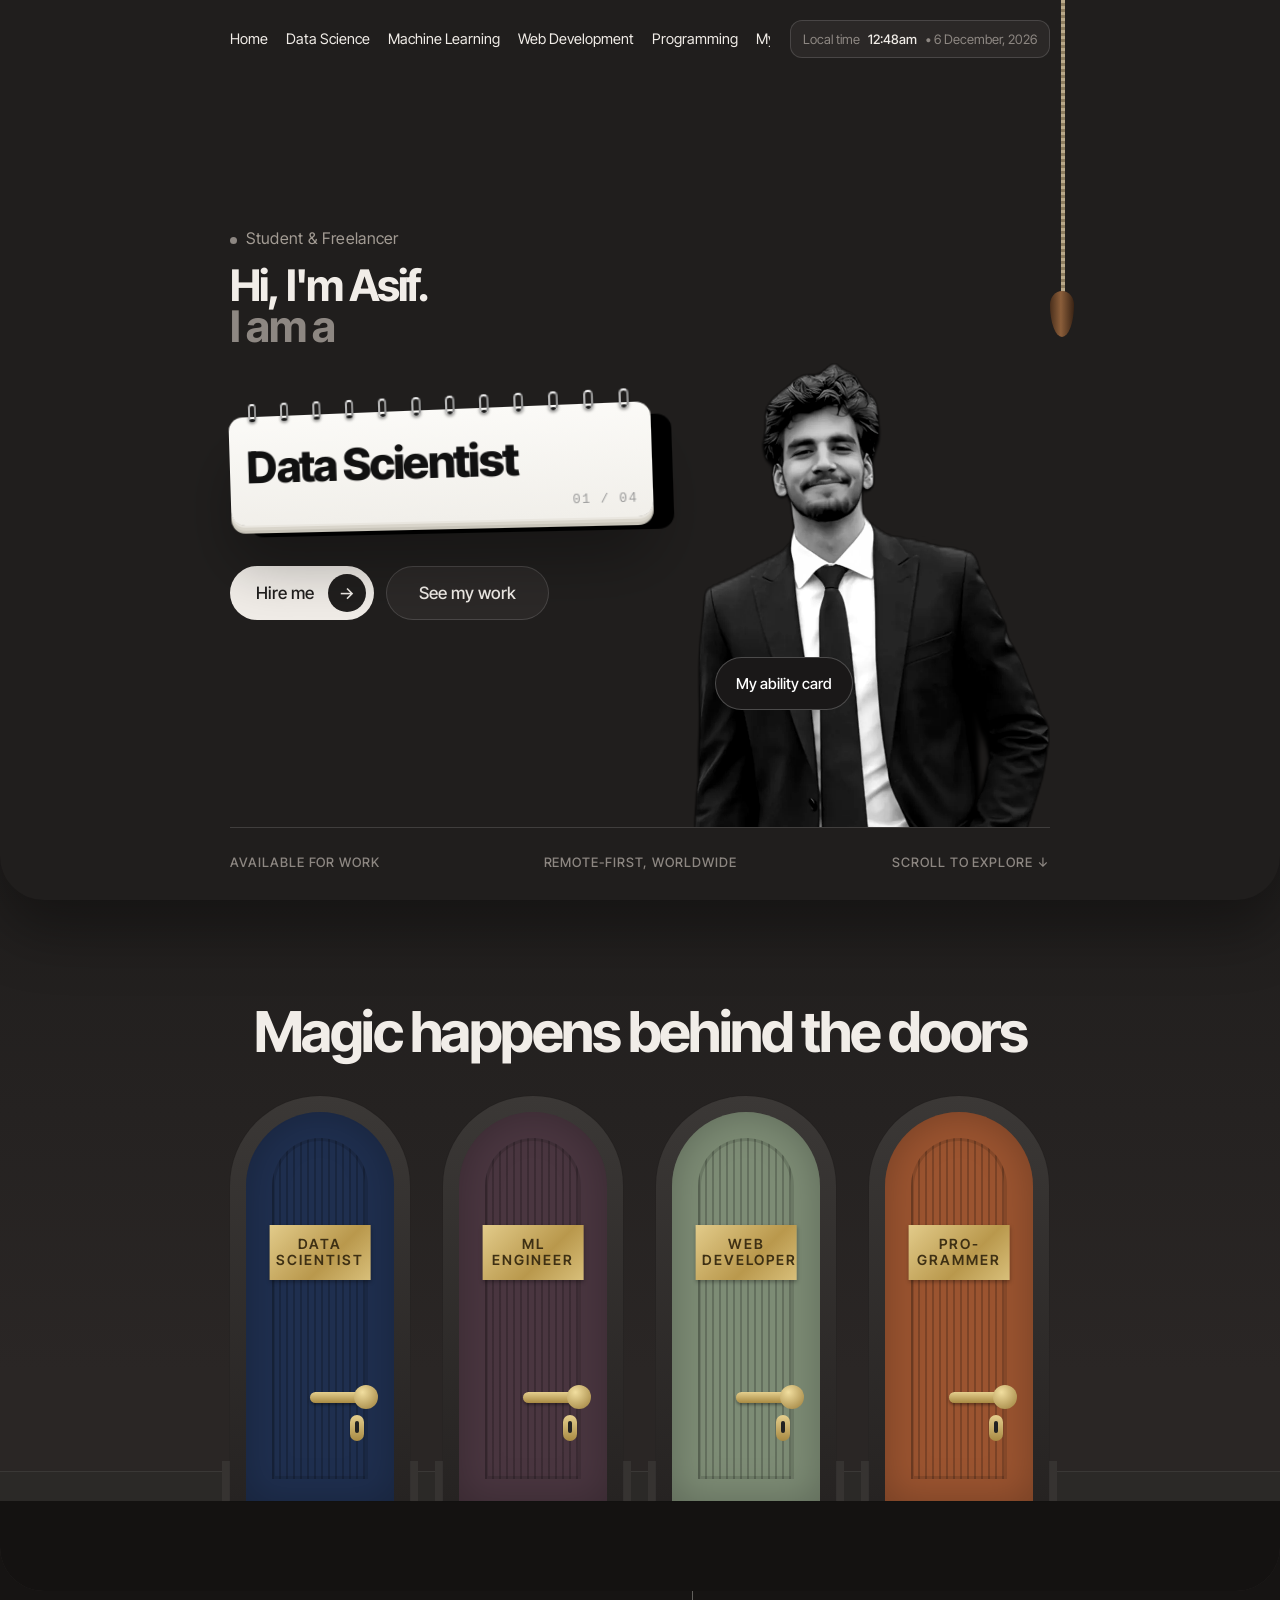
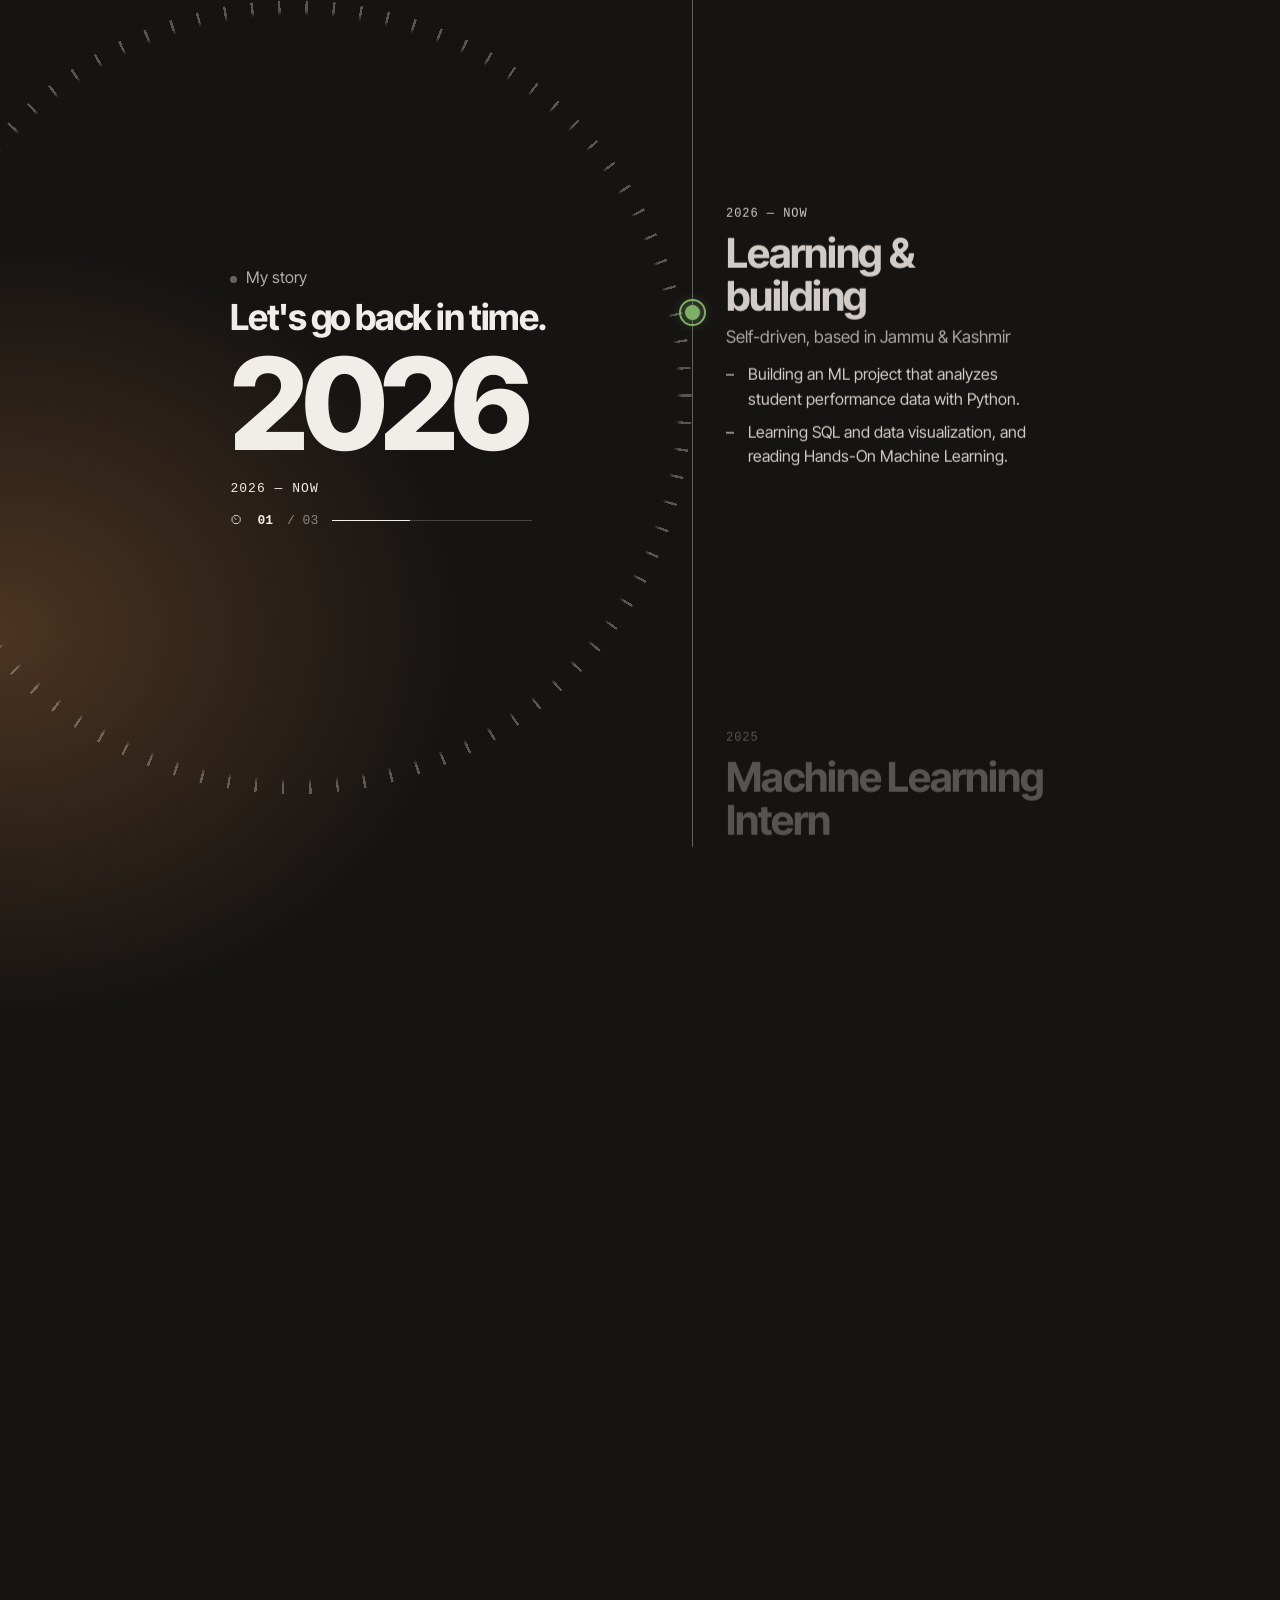
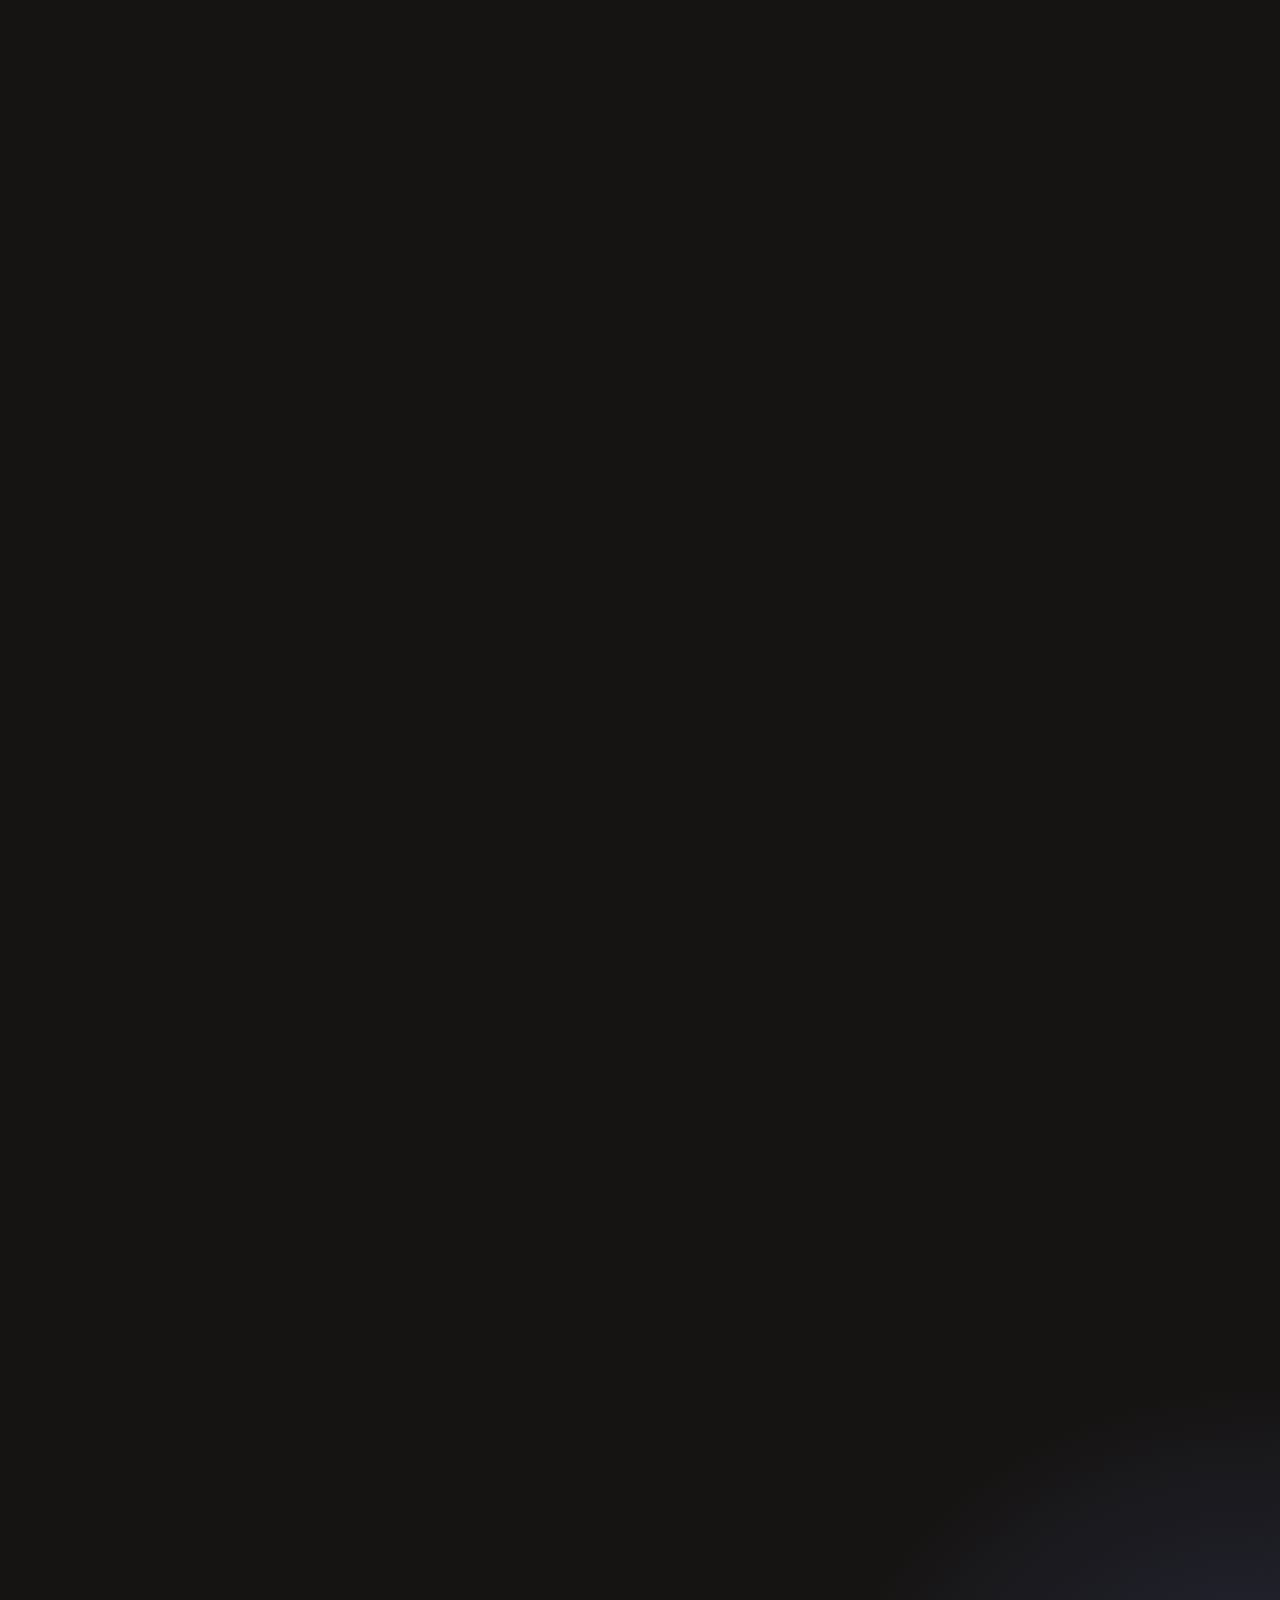
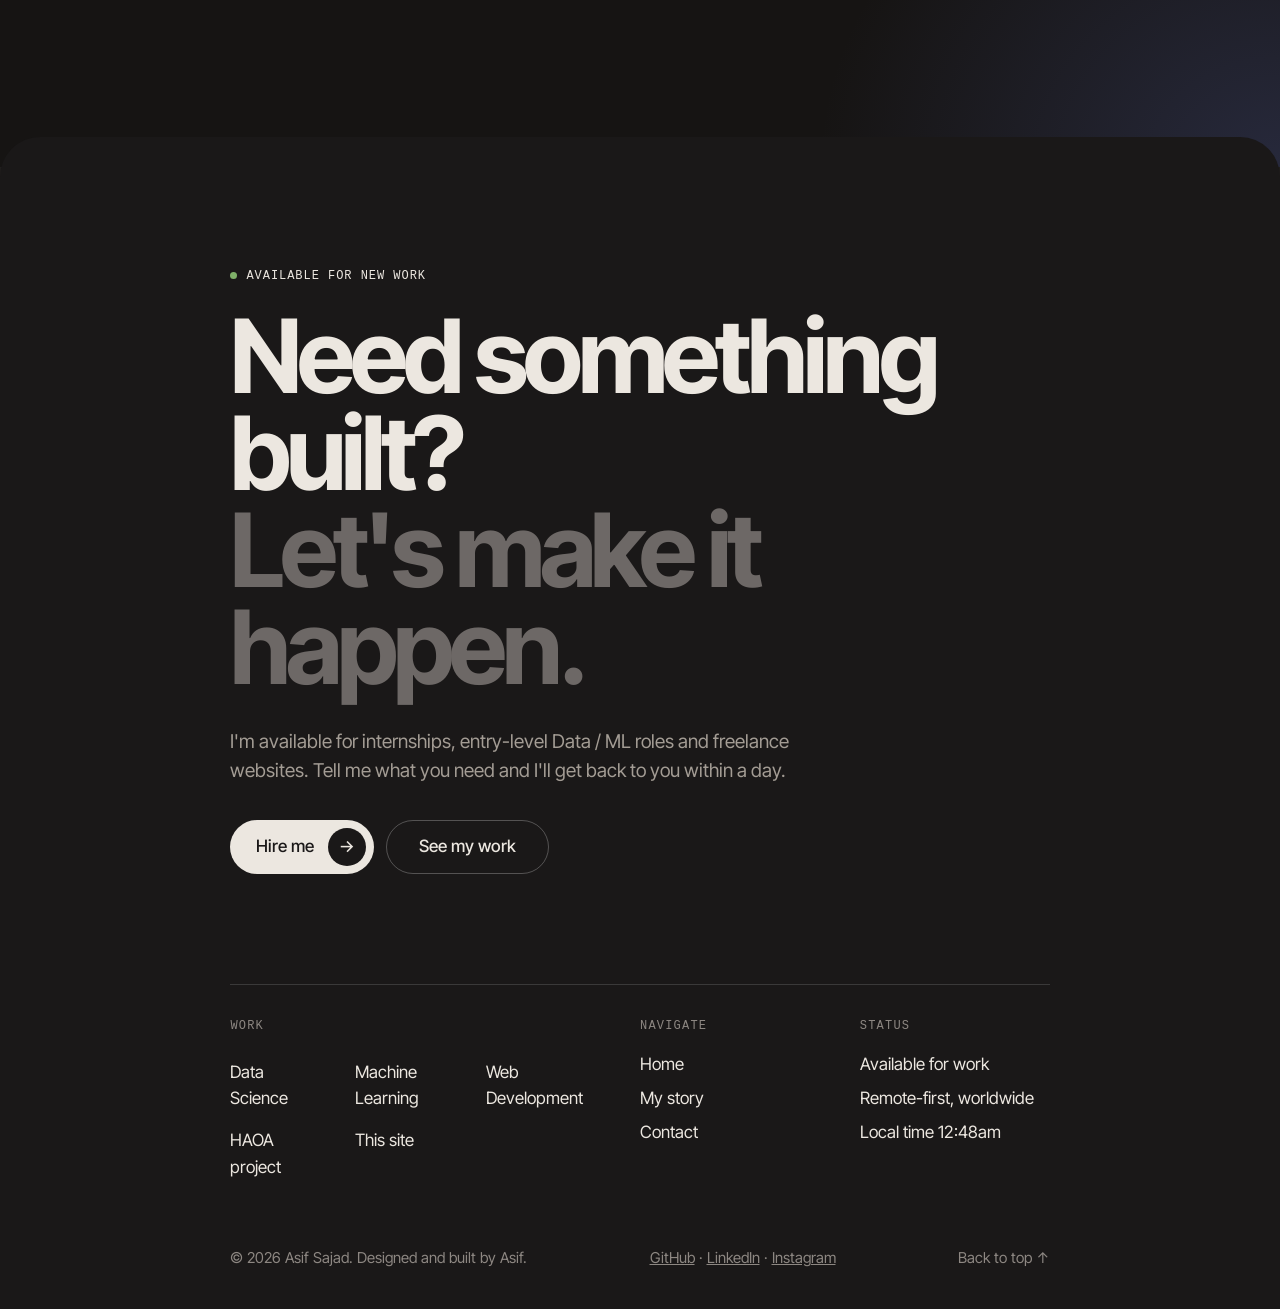
==== commit 62446a28: "Update index.html" ====
--- a/index.html
+++ b/index.html
@@ -1,204 +1,299 @@
 <!DOCTYPE html>
-<html lang="en">
+<html lang="en" data-theme="dark">
 <head>
-<meta charset="UTF-8">
-<meta name="viewport" content="width=device-width, initial-scale=1.0">
-<title>Asif Sajad — Data & ML</title>
-<meta name="description" content="Asif Sajad — 3rd year undergraduate, aspiring Data/ML Engineer. Python, R, C++, and applied machine learning.">
+<meta charset="utf-8">
+<meta name="viewport" content="width=device-width, initial-scale=1, viewport-fit=cover">
+<title>Asif Sajad — Data Scientist, ML Engineer & Web Developer</title>
 <link rel="preconnect" href="https://fonts.googleapis.com">
-<link rel="preconnect" href="https://fonts.gstatic.com" crossorigin>
-<link href="https://fonts.googleapis.com/css2?family=Manrope:wght@500;700;800&family=Inter:wght@400;500;600&family=JetBrains+Mono:wght@400;500;600&display=swap" rel="stylesheet">
-<link rel="stylesheet" href="style.css?v=3">
-<script data-goatcounter="https://asifsajad.goatcounter.com/count" async src="//gc.zgo.at/count.js"></script>
+<link href="https://fonts.googleapis.com/css2?family=Inter+Tight:wght@400;500;600;700;800&display=swap" rel="stylesheet">
+<style>
+:root{box-sizing:border-box;padding-top:env(safe-area-inset-top,0px);padding-bottom:env(safe-area-inset-bottom,0px);--bg:#ebe7e2;--fg:#1a1818;--mute:#8a8480;--pill:#f4f1ed;--line:rgba(26,24,24,.14);color-scheme:light}
+@media (prefers-color-scheme:dark){:root:not([data-theme="light"]){--bg:#201e1d;--fg:#f1ede8;--mute:#8d8782;--pill:#2b2827;--line:rgba(255,255,255,.14);color-scheme:dark}}
+:root[data-theme="dark"]{--bg:#201e1d;--fg:#f1ede8;--mute:#8d8782;--pill:#2b2827;--line:rgba(255,255,255,.14);color-scheme:dark}
+html{scroll-behavior:smooth;scroll-padding-top:80px}*{box-sizing:border-box}
+body{margin:0;background:var(--bg);color:var(--fg);font:17px/1.55 "Inter Tight",system-ui,-apple-system,"Segoe UI",sans-serif;overflow-x:hidden}
+a{color:inherit;text-decoration:none}button{font:inherit;color:inherit;cursor:pointer;border:0;background:none}
+.w{width:min(1180px,calc(100% - 10vw));margin:auto}
+.mono{font-family:ui-monospace,"SF Mono",Menlo,monospace;letter-spacing:.08em;text-transform:uppercase;font-size:12px}
+.dot{display:inline-block;width:7px;height:7px;border-radius:50%;background:var(--mute);margin-right:9px}.dot.g{background:#7fb069}
+#loader{position:fixed;inset:0;z-index:60;background:var(--bg);display:flex;flex-direction:column;align-items:center;justify-content:center;gap:12px;transition:opacity .7s,visibility .7s}
+#loader.done{opacity:0;visibility:hidden}#loader b{font-size:72px;letter-spacing:-.04em}
+#loader .bar{width:220px;height:2px;background:var(--line)}#loader .bar i{display:block;height:100%;width:0;background:var(--fg)}
+.pillbtn{display:inline-flex;align-items:center;gap:14px;border-radius:99px;padding:8px 8px 8px 26px;font-weight:500;background:var(--fg);color:var(--bg)}
+.pillbtn i{width:38px;height:38px;border-radius:50%;background:var(--bg);color:var(--fg);display:grid;place-items:center;font-style:normal}
+.ghost{display:inline-flex;align-items:center;border-radius:99px;padding:0 32px;height:54px;border:1px solid var(--line);background:var(--pill);font-weight:500}
+header{position:fixed;top:env(safe-area-inset-top,0px);left:0;right:0;z-index:20;transition:background .3s,border-color .3s;border-bottom:1px solid transparent}
+header.s{background:var(--bg);border-color:var(--line)}
+header .w{display:flex;justify-content:space-between;align-items:center;height:78px;gap:20px}
+header nav{display:flex;gap:26px;font-size:16px;overflow-x:auto;white-space:nowrap}header nav a:hover{opacity:.55}
+.time{border:1px solid var(--line);background:var(--pill);border-radius:12px;padding:8px 16px;font-size:14px;white-space:nowrap;color:var(--mute)}.time b{color:var(--fg);font-weight:500;margin:0 8px}
+#cord{position:fixed;right:max(5vw,24px);top:env(safe-area-inset-top,0px);z-index:25;width:30px;height:calc(var(--len,42vh) + 40px);transition:height .25s}
+#cord:before{content:"";position:absolute;left:14px;top:0;bottom:30px;width:4px;background:repeating-linear-gradient(#b9a98a 0 3px,#8d7d5f 3px 6px)}
+#cord:after{content:"";position:absolute;left:3px;bottom:0;width:24px;height:46px;border-radius:50% 50% 50% 50%/30% 30% 70% 70%;background:linear-gradient(90deg,#4a2f1c,#8b5e3a 45%,#3a2415)}
+#cord.pull{--len:calc(42vh + 18px)}
+.hero{min-height:100vh;position:relative;display:flex;flex-direction:column}
+.hero>.w:first-child{flex:1;display:grid;grid-template-columns:1.3fr 1fr;align-items:end;padding-top:190px}
+.hero .l{padding-bottom:90px}
+h1{margin:14px 0 0;font-size:clamp(46px,8.2vw,112px);line-height:.96;letter-spacing:-.045em;font-weight:700}h1 span{color:var(--mute);display:block}
+.pad{position:relative;width:fit-content;min-width:min(560px,100%);margin:36px 0 30px}
+.rings{position:absolute;top:-16px;left:0;right:0;padding:0 24px;display:flex;justify-content:space-between;z-index:2}
+.rings i{width:9px;height:28px;border:2px solid #9a9a9a;border-radius:6px;background:linear-gradient(90deg,#fff,#cfcfcf)}
+.face{background:#fff;color:#111;border-radius:10px;padding:34px 34px 44px;box-shadow:12px 12px 0 #111,0 34px 50px rgba(0,0,0,.14);border-bottom:6px double #ddd;position:relative;transform-origin:top;transition:transform .28s,opacity .28s}
+.face.out{transform:rotateX(85deg);opacity:0}
+.face b{font-size:clamp(32px,5.2vw,70px);letter-spacing:-.04em;line-height:1}.face small{position:absolute;right:14px;bottom:10px;font:11px ui-monospace,Menlo,monospace;color:#999;letter-spacing:.1em}
+.btns{display:flex;gap:12px;flex-wrap:wrap;align-items:center}
+.photo{position:relative;height:min(78vh,720px);align-self:end;display:flex;justify-content:center;align-items:flex-end}
+.sil{width:78%;height:100%;border-radius:46% 46% 0 0/30% 30% 0 0;background:linear-gradient(180deg,#6a6866,#2a2827);display:grid;place-items:center;color:#d9d5d0;font-size:96px;font-weight:700;letter-spacing:-.05em;filter:grayscale(1)}
+.ab{position:absolute;left:4%;bottom:18%;background:#1a1818;color:#fff;border-radius:99px;padding:14px 20px;font-weight:500;font-size:15px}
+#acard{position:absolute;left:0;bottom:calc(18% + 64px);background:var(--pill);border:1px solid var(--line);border-radius:18px;padding:18px 20px;min-width:240px;font-size:14px;display:none;box-shadow:0 20px 40px rgba(0,0,0,.18)}#acard.on{display:block}
+#acard dl{margin:0;display:grid;grid-template-columns:auto 1fr;gap:6px 18px}#acard dt{color:var(--mute)}#acard dd{margin:0;text-align:right}
+.bar3{border-top:1px solid var(--line);display:flex;justify-content:space-between;padding:26px 0 30px;color:#6b6560}
+.sec-h{font-size:clamp(40px,7vw,98px);letter-spacing:-.045em;line-height:1;margin:0;text-align:center;font-weight:700}
+.wall{background:linear-gradient(180deg,var(--bg),#d9d6d1 70%);padding:70px 0 0;position:relative}
+:root[data-theme="dark"] .wall{background:linear-gradient(180deg,var(--bg),#2a2625 70%)}
+.doors{display:flex;gap:clamp(24px,5vw,90px);justify-content:center;margin-top:70px;padding:0 5vw;overflow-x:auto;scroll-snap-type:x mandatory}
+.door{position:relative;flex:0 0 min(290px,74vw);aspect-ratio:290/740;perspective:1100px;scroll-snap-align:center;cursor:pointer}
+.in{position:absolute;inset:12px 12px 0;border-radius:999px 999px 0 0;background:radial-gradient(circle at 50% 40%,#fff,#f4efe8);box-shadow:0 0 60px 20px rgba(255,255,255,.7)}.in *{display:none}
+.in h4{margin:0 0 8px;font-size:22px;letter-spacing:-.02em}.in p{font-size:14px;color:#a39c94;margin:0 0 14px}.in span{display:inline-block;border:1px solid #4a4543;border-radius:99px;padding:1px 10px;font-size:12px;margin:2px}
+.swing{position:absolute;inset:0;border-radius:999px 999px 0 0;background:linear-gradient(#fff,#e9e6e2);padding:12px 12px 0;transform-origin:left center;transition:transform 1s cubic-bezier(.3,.7,.2,1);box-shadow:0 0 0 1px rgba(0,0,0,.05)}
+.door.open .swing{transform:rotateY(-78deg)}.doors:hover .door{opacity:.05;transition:opacity .45s}.door:hover .swing{transform:rotateY(-12deg)}.door.open:hover .swing{transform:rotateY(-78deg)}.doors .door:hover{opacity:1}.cap{position:absolute;top:36%;left:calc(100% + 70px);width:340px;opacity:0;pointer-events:none;transition:opacity .4s;z-index:3;text-align:left}.door:hover .cap{opacity:1}.door:nth-child(n+3) .cap{left:auto;right:calc(100% + 70px)}.cap b{display:block;font-size:26px;letter-spacing:-.03em;line-height:1.1;font-weight:500}.cap small{display:block;color:var(--fg);font:700 11px ui-monospace,Menlo,monospace;letter-spacing:.1em;text-transform:uppercase;margin:6px 0 14px}.cap ul{list-style:none;margin:0;padding:0}.cap li{display:flex;align-items:center;gap:10px;font-size:14px;margin:7px 0;color:var(--fg)}.cap li:before{content:"\2713";flex:none;width:17px;height:17px;border-radius:50%;background:var(--mute);color:var(--bg);font-size:11px;display:grid;place-items:center}#cur{position:fixed;z-index:50;pointer-events:none;background:#1a1818;color:#fff;font-size:12px;border-radius:99px;padding:6px 12px;opacity:0;transition:opacity .2s;transform:translate(14px,14px)}#cur.on{opacity:1}
+.leaf{height:100%;border-radius:999px 999px 0 0;background:var(--c);position:relative;box-shadow:inset 0 0 40px rgba(0,0,0,.25)}
+.leaf:before{content:"";position:absolute;inset:26px 26px 22px;border-radius:999px 999px 0 0;background:repeating-linear-gradient(90deg,rgba(0,0,0,.2) 0 2px,transparent 2px 7px);box-shadow:inset 0 0 0 3px rgba(0,0,0,.12)}
+.plate{position:absolute;top:29%;left:50%;transform:translateX(-50%);width:68%;padding:11px 6px;text-align:center;font-size:14px;font-weight:600;letter-spacing:.14em;text-transform:uppercase;line-height:1.2;color:#3e3014;background:linear-gradient(135deg,#e2cb8a,#b9984c 60%,#d8bf7a);box-shadow:0 2px 4px rgba(0,0,0,.3)}
+.hd{position:absolute;right:15%;top:72%;width:62px;height:11px;border-radius:6px;background:linear-gradient(#e5cf8e,#a88a43);box-shadow:0 2px 3px rgba(0,0,0,.35)}.hd:after{content:"";position:absolute;right:-6px;top:-7px;width:24px;height:24px;border-radius:50%;background:radial-gradient(circle at 35% 30%,#f1de9f,#9b7d3a)}
+.ky{position:absolute;right:15%;top:78%;margin-right:8px;width:14px;height:26px;border-radius:7px;background:linear-gradient(#e5cf8e,#a88a43)}.ky:after{content:"";position:absolute;left:5px;top:6px;width:4px;height:12px;border-radius:2px;background:#222}
+.base{height:26px;background:linear-gradient(#f6f4f1,#ddd9d4);border-top:1px solid rgba(0,0,0,.06)}
+.ph{height:100%;max-width:100%;object-fit:contain;object-position:bottom;filter:grayscale(1) contrast(1.05);transition:filter .6s;display:block}.photo:hover .ph{filter:grayscale(0)}.gp{overflow:hidden;background:radial-gradient(circle at 50% 35%,#7a5a4a,#2a1d18)}.gp img{width:100%;height:100%;object-fit:cover;object-position:top;display:block}.sil{transition:filter .5s,background .5s}.photo:hover .sil{filter:grayscale(0);background:linear-gradient(180deg,#b5683f,#4a2a2a)}nav a.act{border-bottom:2px solid var(--fg)}#skill{position:fixed;inset:0;z-index:15;background:var(--bg);overflow:auto;padding:120px 0 140px;display:none}#skill.on{display:block}.sk-h{font-size:clamp(48px,9vw,128px);letter-spacing:-.05em;line-height:.95;margin:0}.sk-s{color:#6b6560;max-width:620px;margin:20px 0 50px}.sc{background:var(--pill);border:1px solid var(--line);border-radius:28px;padding:48px 5vw 70px;display:grid;grid-template-columns:1fr 1.1fr;gap:40px;align-items:center;margin-bottom:34px;box-shadow:0 30px 50px -30px rgba(0,0,0,.25)}.sc h3{font-size:36px;letter-spacing:-.03em;margin:10px 0 2px}.ch{display:flex;flex-wrap:wrap;gap:8px;margin:14px 0}.ch span{border:1px solid var(--line);border-radius:99px;padding:5px 14px;font-size:14px}.dev{background:#111;border-radius:14px;padding:12px;box-shadow:0 30px 40px -20px rgba(0,0,0,.4);position:relative}.dev:after{content:"";position:absolute;left:50%;bottom:-34px;width:90px;height:34px;transform:translateX(-50%);background:linear-gradient(#bbb,#888)}.scr{aspect-ratio:16/10;background:#f4efe8;color:#111;border-radius:6px;padding:18px;display:flex;flex-direction:column;justify-content:flex-end;overflow:hidden;font-weight:800;font-size:clamp(20px,3.4vw,44px);line-height:.95;letter-spacing:-.04em}.back{position:fixed;left:24px;bottom:24px;z-index:30;display:none;border:1px solid var(--line);background:var(--pill);border-radius:99px;padding:12px 20px;font-size:15px;box-shadow:0 10px 24px rgba(0,0,0,.12)}#skill.on+.back{display:block}@media(max-width:860px){.sc{grid-template-columns:1fr}}#ov{position:fixed;inset:0;z-index:70;background:radial-gradient(ellipse at 50% 55%,#2b1a08,#060403 68%);color:#e8dcc4;display:none;overflow:hidden}#ov.on{display:block}.ovh{position:absolute;top:22px;left:24px;right:24px;display:flex;justify-content:space-between;align-items:flex-start;z-index:3}.ovh small{color:#777}#ovx{border:1px solid #444;border-radius:99px;padding:8px 16px;color:#ddd;font-size:13px}.ld{position:absolute;inset:0;display:flex;flex-direction:column;align-items:center;justify-content:center;gap:12px;z-index:2}.lb{width:180px;height:2px;background:#333}.lb i{display:block;height:100%;width:0;background:#e8dcc4}#stage{position:absolute;inset:0;display:grid;place-items:center;perspective:1200px;transition:opacity .8s;opacity:0;z-index:2;touch-action:none;user-select:none}#gc{position:relative;width:min(300px,72vw);aspect-ratio:300/430;transform-style:preserve-3d;transition:transform .15s;cursor:grab}.gf{position:absolute;inset:0;border-radius:16px;padding:9px;background:linear-gradient(135deg,#f7e08a,#b8892b 50%,#f2d36b);box-shadow:0 0 50px rgba(240,190,80,.45);backface-visibility:hidden;-webkit-backface-visibility:hidden}.bk{transform:rotateY(180deg)}.gi{height:100%;border-radius:10px;background:linear-gradient(#b18597,#7a5566);padding:10px;display:flex;flex-direction:column;gap:9px}.gt{display:block;background:#efe3c2;color:#2a1e0a;text-align:center;font-weight:800;font-size:19px;border-radius:6px;padding:5px;border:2px solid #b8892b}.gp{flex:1;border-radius:6px;border:2px solid #b8892b;background:linear-gradient(135deg,#5b4a3f,#1d1a18);display:grid;place-items:center;font-size:64px;font-weight:800;color:#d9cdb6;letter-spacing:-.05em}.gs,.gm{background:#efe3c2;color:#2a1e0a;border-radius:6px;border:2px solid #b8892b}.gs{padding:8px 10px;font-size:12px}.gs div{display:flex;align-items:center;justify-content:space-between;gap:6px;margin:5px 0;font-weight:700}.gs em{font-style:normal;font-size:7px;flex:1;text-align:right;letter-spacing:1px}.gs b{font-size:15px;width:24px;text-align:right}.gm{display:flex;justify-content:space-between;padding:5px 8px;font-size:9px}.sp{position:absolute;border-radius:50%;background:#ff9a3c;opacity:0;animation:rise linear infinite}@keyframes rise{from{transform:translateY(40px);opacity:0}30%{opacity:.8}to{transform:translateY(-110vh);opacity:0}}.ovh2{position:absolute;bottom:26px;left:0;right:0;text-align:center;color:#6d5a3a;letter-spacing:.2em;z-index:3}.floor{height:110px;background:linear-gradient(90deg,#e7b79b,#f4e7dc 45%,#faf8f5)}
+.story{position:relative;background:radial-gradient(60vw 50vw at 0% 20%,rgba(232,170,140,.55),transparent 60%),radial-gradient(60vw 50vw at 100% 100%,rgba(160,175,225,.55),transparent 60%),#faf8f5;color:#1a1818;padding:120px 0 140px;overflow:hidden}
+.dial{position:absolute;left:5vw;top:50%;width:52vw;max-width:700px;aspect-ratio:1;transform:translateY(-52%);border-radius:50%;border:1px solid rgba(0,0,0,.08)}
+.dial:before,.dial:after{content:"";position:absolute;border-radius:50%;border:1px dashed rgba(0,0,0,.09);inset:12%}.dial:after{inset:26%;border-style:solid}
+.story .w{display:grid;grid-template-columns:1fr 1fr;gap:6vw;position:relative}
+.sticky{position:sticky;top:20vh;align-self:start;height:fit-content}
+.sticky h2{font-size:clamp(34px,5vw,64px);letter-spacing:-.04em;line-height:1;margin:10px 0 16px}
+.yr{font-size:clamp(110px,16vw,230px);letter-spacing:-.06em;line-height:.9;font-weight:800;margin:0 0 24px}
+.cnt{display:flex;align-items:center;gap:14px;margin-top:14px;font:13px ui-monospace,Menlo,monospace}.cnt b{font-weight:600}.cnt em{font-style:normal;color:#8a8480}.cnt s{width:200px;height:1px;background:#d6d2cd;position:relative}.cnt s i{position:absolute;left:0;top:0;height:1px;background:#111;width:33%;transition:width .4s}
+.tl{border-left:2px solid #111;position:relative;margin-left:8px}
+.tl article{position:relative;padding:0 0 130px 36px;opacity:.38;transition:opacity .4s}.tl article.on{opacity:1}
+.tl article:before{content:"";position:absolute;left:-9px;top:3px;width:16px;height:16px;border-radius:50%;background:#111;box-shadow:0 0 0 6px rgba(0,0,0,.05)}.tl article.on:before{background:#7fb069}.tfill{position:absolute;left:-2px;top:0;width:2px;height:10px;background:#7fb069;transition:height .9s cubic-bezier(.3,.7,.2,1);z-index:1}.tdot{position:absolute;left:-9px;top:0;width:16px;height:16px;border-radius:50%;background:#7fb069;transform:translateY(3px);transition:transform .9s cubic-bezier(.3,.7,.2,1);z-index:2;box-shadow:0 0 18px rgba(127,176,105,.9)}.tdot:after{content:"";position:absolute;inset:-6px;border-radius:50%;border:2px solid #7fb069;animation:pl 1.6s ease-out infinite}@keyframes pl{from{transform:scale(.6);opacity:.9}to{transform:scale(2.4);opacity:0}}.yc{animation:yin .55s cubic-bezier(.3,.7,.2,1)}@keyframes yin{from{transform:translateY(30px);opacity:0}to{transform:none;opacity:1}}
+.tl h3{font-size:clamp(28px,3.6vw,44px);letter-spacing:-.03em;margin:8px 0 6px;line-height:1.05}.tl h5{margin:0 0 14px;font-weight:400;font-size:18px}
+.tl ul{list-style:none;padding:0;margin:0}.tl li{padding-left:22px;position:relative;margin:8px 0;font-size:17px}.tl li:before{content:"–";position:absolute;left:0}
+.cta{background:#1a1818;color:#ece7e0;border-radius:40px 40px 0 0;margin-top:-30px;position:relative;padding:130px 0 40px}
+.cta h2{font-size:clamp(44px,8vw,112px);letter-spacing:-.05em;line-height:.95;margin:22px 0 30px;font-weight:700}.cta h2 span{color:#6d6866;display:block}.cta p{color:#a39c94;max-width:560px;font-size:19px}
+.cta .pillbtn{background:#ece7e0;color:#1a1818}.cta .pillbtn i{background:#1a1818;color:#ece7e0}.cta .ghost{background:none;border-color:rgba(255,255,255,.25);color:#ece7e0}
+.foot{display:grid;grid-template-columns:2fr 1fr 1fr;gap:30px;border-top:1px solid rgba(255,255,255,.14);margin-top:110px;padding-top:34px}
+.foot h6{margin:0 0 18px;color:#8d8782;font:12px ui-monospace,Menlo,monospace;letter-spacing:.1em;text-transform:uppercase}.foot a,.foot div div{display:block;margin:8px 0;font-size:17px}.foot .two{display:grid;grid-template-columns:repeat(3,auto);gap:0 40px;justify-content:start}
+.copy{display:flex;justify-content:space-between;flex-wrap:wrap;gap:10px;margin-top:50px;color:#8d8782;font-size:15px}.copy a{text-decoration:underline}
+#top2{position:fixed;right:30px;bottom:30px;z-index:20;width:54px;height:54px;border-radius:50%;background:#1a1818;color:#fff;border:2px solid #fff;font-size:20px;opacity:0;pointer-events:none;transition:opacity .3s}#top2.on{opacity:1;pointer-events:auto}
+#modal{position:fixed;inset:0;z-index:40;background:rgba(0,0,0,.6);display:none;align-items:center;justify-content:center;padding:20px}#modal.open{display:flex}
+#modal>div{background:var(--bg);color:var(--fg);border-radius:24px;padding:32px;max-width:440px;width:100%}
+#modal input,#modal textarea{width:100%;margin:6px 0 12px;padding:12px;border:1px solid var(--line);border-radius:12px;background:var(--pill);color:var(--fg);font:inherit}
+@media(max-width:860px){header nav{font-size:14px;gap:16px}.time{display:none}.hero>.w:first-child{grid-template-columns:1fr}.photo{height:420px}.hero .l{padding-bottom:30px}.sticky{position:static}.foot{grid-template-columns:1fr}.foot .two{grid-template-columns:repeat(2,auto)}#cord{right:14px}.dial{display:none}.tl article{padding-bottom:70px}}
+#loader{align-items:flex-start;justify-content:flex-end;padding:5vw}.lt{position:absolute;top:30px;left:5vw;right:5vw;display:flex;justify-content:space-between;color:var(--mute)}.lt small{opacity:.6}#loader b{font-size:clamp(80px,14vw,170px);line-height:.9}#loader .bar{position:absolute;left:0;bottom:0;width:100%;height:2px}
+.pad{perspective:900px}.pgf{position:absolute;inset:0;transform-origin:top;animation:fl .6s ease-in forwards;z-index:3}@keyframes fl{to{transform:rotateX(-115deg);opacity:0}}
+:root[data-theme="dark"] .hero .l>.mono{color:#a39c94!important}:root[data-theme="dark"] .bar3{color:#8d8782}
+:root[data-theme="dark"] .swing{background:linear-gradient(#3b3836,#262322)}:root[data-theme="dark"] .in{background:#12100f;box-shadow:none}:root[data-theme="dark"] .door.open .in{background:radial-gradient(circle at 50% 40%,#fff,#f4efe8);box-shadow:0 0 60px 20px rgba(255,255,255,.45)}
+:root[data-theme="dark"] .base{background:linear-gradient(#2a2725,#1b1918);border-color:rgba(255,255,255,.06)}:root[data-theme="dark"] .floor{background:linear-gradient(90deg,#5a3418,#201a16 45%,#141211)}
+:root[data-theme="dark"] .story{background:radial-gradient(60vw 50vw at 0% 20%,rgba(150,95,50,.42),transparent 60%),radial-gradient(60vw 50vw at 100% 100%,rgba(70,80,135,.35),transparent 60%),#161413;color:#f1ede8}
+:root[data-theme="dark"] .dial,:root[data-theme="dark"] .dial:before,:root[data-theme="dark"] .dial:after{border-color:rgba(255,255,255,.08)}
+:root[data-theme="dark"] .tl{border-left-color:#cfc9c2}:root[data-theme="dark"] .tl article:before{background:#f1ede8}:root[data-theme="dark"] .tl article.on:before{background:#7fb069}
+:root[data-theme="dark"] .cnt s{background:#444}:root[data-theme="dark"] .cnt s i{background:#f1ede8}:root[data-theme="dark"] .cnt em{color:#8d8782}
+
+#loader{background:radial-gradient(ellipse at 50% 40%,#1c1a19,#0b0a09);color:#f1ede8}.lt{color:#8d8782}
+#pills{position:absolute;left:50%;top:38%;width:230px;height:170px;transform:translateX(-50%)}
+.pl{position:absolute;left:0;width:100%;height:36px;border-radius:99px;display:flex;align-items:center;padding:0 22px;font-size:12px;box-shadow:0 10px 24px rgba(0,0,0,.5),inset 0 1px 0 rgba(255,255,255,.12);opacity:0;transform:translateY(-70px) scale(.92);animation:pd .5s cubic-bezier(.2,.8,.3,1) forwards}@keyframes pd{to{opacity:1;transform:none}}
+.js .hero .l>*,.js .hero .photo{opacity:0;transform:translateY(26px)}.js.go .hero .l>*,.js.go .hero .photo{opacity:1;transform:none;transition:opacity .9s ease,transform .9s cubic-bezier(.2,.7,.2,1)}.js.go .hero .l>:nth-child(2){transition-delay:.12s}.js.go .hero .l>:nth-child(3){transition-delay:.24s}.js.go .hero .l>:nth-child(4){transition-delay:.36s}.js.go .hero .photo{transition-delay:.3s}
+.pw{position:relative;height:100%;display:flex;align-items:flex-end}.photo:hover .ph{filter:grayscale(1) contrast(1.05)}
+.pc{position:absolute;left:0;bottom:0;width:100%;height:100%;object-fit:contain;object-position:bottom;opacity:0;transition:opacity .8s;pointer-events:none;-webkit-mask-image:radial-gradient(circle 95px at var(--mx,50%) var(--my,50%),#000 0,rgba(0,0,0,.55) 60%,transparent 100%);mask-image:radial-gradient(circle 95px at var(--mx,50%) var(--my,50%),#000 0,rgba(0,0,0,.55) 60%,transparent 100%)}.pw.on .pc{opacity:1;transition:opacity .12s}
+.face{box-shadow:0 1px 0 #e8e8e8,0 3px 0 #d6d6d6,0 5px 0 #c4c4c4,0 7px 0 #b4b4b4,12px 14px 0 #111,0 40px 60px rgba(0,0,0,.28);border-bottom:0}.face:after{content:"";position:absolute;inset:0;border-radius:10px;background:linear-gradient(rgba(0,0,0,.4),transparent 75%);opacity:0;pointer-events:none}.face.fs:after{animation:sh .8s ease-out}@keyframes sh{0%{opacity:0}25%{opacity:1}100%{opacity:0}}
+.rings i{box-shadow:0 2px 3px rgba(0,0,0,.35)}
+.pgf{animation:fl2 .8s cubic-bezier(.5,0,.3,1) forwards;box-shadow:0 1px 0 #ddd!important;backface-visibility:visible}@keyframes fl2{0%{transform:rotateX(0);filter:brightness(1);opacity:1}60%{transform:rotateX(-105deg);filter:brightness(.7);opacity:1}100%{transform:rotateX(-180deg);filter:brightness(.5);opacity:0}}
+.wall{min-height:100vh;display:flex;flex-direction:column;padding:104px 0 0!important}.wall .dh{font-size:clamp(28px,4.4vw,62px);margin:0 auto 4vh;padding:0 5vw}.wall .doors{flex:1;align-items:flex-end;margin-top:0;overflow:visible;scroll-snap-type:none}.wall .door{flex:0 0 auto;aspect-ratio:auto;height:min(56vh,560px);width:calc(min(56vh,560px)*.392)}.wall .floor{height:70px}
+@media(max-width:860px){.wall .doors{overflow-x:auto}}
+.story{padding:0!important;overflow:visible!important;height:380vh}.pin{position:sticky;top:0;height:100vh;overflow:hidden;display:grid;grid-template-columns:1fr 1fr;align-items:center;gap:4vw;padding:0 8vw}
+.dl{position:absolute;left:-8vw;top:50%;width:min(62vw,820px);aspect-ratio:1;border-radius:50%;opacity:.3;transform:translateY(-50%) rotate(var(--rot,0deg));background:repeating-conic-gradient(currentColor 0 .35deg,transparent .35deg 4deg);-webkit-mask:radial-gradient(circle,transparent 68%,#000 69%,#000 72%,transparent 73%);mask:radial-gradient(circle,transparent 68%,#000 69%,#000 72%,transparent 73%)}
+.lc{position:relative;z-index:1}.lc h2{font-size:clamp(32px,4.6vw,60px);letter-spacing:-.04em;line-height:1;margin:10px 0 10px}.ml{font:inherit;text-transform:none;letter-spacing:0;font-size:16px;opacity:.7}
+.rail{position:relative;height:100vh;z-index:1}.rline{position:absolute;left:0;top:0;bottom:0;width:1px;background:currentColor;opacity:.35}.rdot{position:absolute;left:-7px;top:40%;width:15px;height:15px;border-radius:50%;background:#7fb069;box-shadow:0 0 14px rgba(127,176,105,.9);margin-top:-2px}.rdot:after{content:"";position:absolute;inset:-6px;border-radius:50%;border:2px solid #7fb069;animation:pl 1.6s ease-out infinite}
+.items{position:absolute;left:0;right:0;top:0;padding-left:34px;will-change:transform}.it{padding:0 0 28vh;transition:none}.it:last-child{padding-bottom:60vh}.it h3{font-size:clamp(26px,3.2vw,42px);letter-spacing:-.03em;margin:8px 0 6px;line-height:1.05}.it h5{margin:0 0 12px;font-weight:400;font-size:17px;opacity:.8}.it ul{list-style:none;padding:0;margin:0}.it li{padding-left:22px;position:relative;margin:8px 0;font-size:16px}.it li:before{content:"–";position:absolute;left:0}
+@media(max-width:860px){.pin{grid-template-columns:1fr;padding:84px 6vw 0;align-content:start;gap:0}.pin .rail{height:46vh}.yr{font-size:84px!important;margin-bottom:8px!important}.dl{display:none}}
+.hero{background:var(--bg);border-radius:0 0 44px 44px;position:relative;z-index:3;box-shadow:0 30px 60px rgba(0,0,0,.35);margin-bottom:-44px}
+.wall{padding-top:148px!important;position:relative;z-index:2;border-radius:0 0 44px 44px;margin-bottom:-44px}
+.pad{margin:72px 0 34px}
+.ab{left:14%;bottom:30%;border:1px solid rgba(255,255,255,.22);transition:transform .3s,background .3s}.ab:hover{transform:scale(1.06);background:#000}
+.rings{top:-34px;padding:0 26px}.rings i{width:12px;height:42px;border:3px solid #d7d7d7;border-bottom:0;border-radius:7px 7px 0 0;background:transparent;box-shadow:0 2px 3px rgba(0,0,0,.4);position:relative}.rings i:after{content:"";position:absolute;bottom:-3px;left:50%;width:8px;height:5px;margin-left:-4px;border-radius:50%;background:#1a1a1a}
+@keyframes fl2{0%{transform:rotateX(0) rotateY(0) rotateZ(0);opacity:1;filter:brightness(1)}50%{transform:rotateX(-62deg) rotateY(-9deg) rotateZ(-2.5deg);filter:brightness(.9);opacity:1}100%{transform:rotateX(-128deg) rotateY(-14deg) rotateZ(-3deg);filter:brightness(.7);opacity:0}}
+.pc{filter:saturate(1.8) brightness(1.15);-webkit-mask-image:radial-gradient(circle 190px at var(--mx,50%) var(--my,50%),#000 0,rgba(0,0,0,.6) 55%,transparent 100%);mask-image:radial-gradient(circle 190px at var(--mx,50%) var(--my,50%),#000 0,rgba(0,0,0,.6) 55%,transparent 100%)}
+.pg{position:absolute;inset:0;pointer-events:none;opacity:0;transition:opacity .8s;mix-blend-mode:screen;background:radial-gradient(circle 190px at var(--mx,50%) var(--my,50%),rgba(190,45,45,.85),rgba(190,45,45,0) 70%);-webkit-mask-size:contain;mask-size:contain;-webkit-mask-position:bottom;mask-position:bottom;-webkit-mask-repeat:no-repeat;mask-repeat:no-repeat}.pw.on .pg{opacity:1;transition:opacity .12s}
+.door:hover .swing{transform:rotateY(60deg)}.door.open .swing,.door.open:hover .swing{transform:rotateY(78deg)}.in{background:linear-gradient(#030303,#171413)}
+.door:before{content:"";position:absolute;left:-8px;right:-8px;bottom:0;height:34px;background:#33302e;z-index:-1}:root:not([data-theme="dark"]) .door:before{background:#f1efec}
+#gc{width:min(330px,76vw);aspect-ratio:300/480}
+.gf{border-radius:12px;padding:7px;background:linear-gradient(135deg,#f3d98a,#c49a3a 45%,#f0cf73 70%,#b98a2e);box-shadow:0 0 0 1px #6b4e12,0 0 60px rgba(240,190,80,.35)}
+.gi{border-radius:7px;background:linear-gradient(170deg,#c39aa4,#a87a87 55%,#9a6e7c);padding:12px;gap:8px;box-shadow:inset 0 0 0 2px #d9b45a,inset 0 0 0 3px #7a5a1c}
+.gt{background:linear-gradient(#f6ecd0,#eadcb4);border-radius:99px;border:2px solid #c9a24a;box-shadow:0 0 0 2px rgba(122,90,28,.35);font-size:20px;letter-spacing:-.01em;padding:7px 12px;color:#241a0c;text-shadow:0 1px 0 rgba(255,255,255,.6)}
+.gp{flex:1;border-radius:4px;border:3px solid #c9a24a;box-shadow:0 0 0 2px #7a5a1c;overflow:hidden;font-size:0;background:radial-gradient(circle at 20% 30%,rgba(255,210,190,.32) 0 14%,transparent 15%),radial-gradient(circle at 78% 25%,rgba(255,210,190,.28) 0 11%,transparent 12%),radial-gradient(circle at 62% 72%,rgba(255,210,190,.22) 0 13%,transparent 14%),radial-gradient(circle at 12% 80%,rgba(255,210,190,.2) 0 10%,transparent 11%),linear-gradient(#5b4642,#3a2a28)}
+.gp img{width:100%;height:100%;object-fit:cover;object-position:top;display:block}
+.gb{flex:none;height:12px;background:#efe3c4;border:2px solid #c9a24a;border-radius:99px}
+.gs{flex:none;background:#efe3c4;color:#241a0c;border:3px double #c9a24a;border-radius:12px;padding:8px 12px;position:relative;font-size:12.5px}
+.gs:before,.gs:after{content:"";position:absolute;width:13px;height:13px;border-radius:50%;background:radial-gradient(circle at 35% 30%,#e68,#5a1b22 70%);box-shadow:0 0 0 2px #c9a24a}.gs:before{left:-9px;top:-9px}.gs:after{right:-9px;bottom:-9px}
+.gs div{display:flex;align-items:center;gap:8px;margin:7px 0;font-weight:800}.gs span{flex:1}.gs em{font-style:normal;font-size:8px;letter-spacing:2px}.gs b{width:24px;text-align:right;font-size:16px}.gs hr{border:0;border-top:1px solid #c9a24a;margin:4px 0}
+.gm{flex:none;background:#efe3c4;color:#241a0c;border:2px solid #c9a24a;border-radius:99px;padding:6px 12px;font-size:9px;display:flex;justify-content:space-between}.gm b{font-size:11px;font-weight:800}
+.bar3{display:grid;grid-template-columns:1fr auto 1fr;font:500 13px "Inter Tight",system-ui,sans-serif;letter-spacing:.07em;text-transform:uppercase}.bar3 span:nth-child(2){text-align:center}.bar3 span:last-child{text-align:right}
+.pc{filter:none;transition:opacity 1s}.pg{display:none!important}
+.in *{display:none!important}
+.swing{padding:16px 16px 0}.in{inset:16px 16px 0}
+.wall .doors{position:relative;z-index:1}.wall .base{margin-top:-30px;height:30px;position:relative;z-index:0}
+:root[data-theme="dark"] .wall .base{background:#2b2927;border-top:1px solid rgba(255,255,255,.07)}:root[data-theme="dark"] .wall .floor{height:90px;background:#141211}
+:root[data-theme="dark"] .door:before{height:40px;background:#363331}
+.pad{font-size:clamp(34px,5.6vw,84px);width:9em;min-width:0;max-width:100%;margin:96px 0 40px;position:relative;z-index:2;transform:perspective(1400px) rotateY(-7deg) rotateZ(-1.4deg);transform-origin:left center}
+.face{border-radius:14px;padding:.38em .4em .55em}.face b{font-size:1em;line-height:1;white-space:nowrap;font-weight:800;letter-spacing:-.04em}.face:after{border-radius:14px}.face small{font-size:12px}
+.rings{top:-36px;padding:0 .4em}.rings i{width:20px;height:42px;border:3px solid #dcdcdc;border-color:#f0f0f0 #8f8f8f #dcdcdc #b5b5b5;border-radius:12px;background:transparent}.rings i:after{bottom:-6px;width:9px;height:6px;margin-left:-4.5px}
+#modal{background:rgba(0,0,0,.55);-webkit-backdrop-filter:blur(14px);backdrop-filter:blur(14px)}
+#modal>.mc{background:#1f1d1c;color:#f1ede8;border-radius:30px;padding:36px 40px 30px;max-width:540px;width:100%;position:relative;box-shadow:0 40px 80px rgba(0,0,0,.6);max-height:94vh;overflow:auto}
+.mc .mk{font-size:15px;color:#a39c94}.mc h2{font-size:clamp(28px,3.4vw,40px);letter-spacing:-.03em;margin:6px 0 24px;font-weight:600}
+.mc label{display:block;font-size:12px;letter-spacing:.08em;color:#a39c94;text-transform:uppercase}
+.mc input,.mc textarea{display:block;width:100%;margin:8px 0 20px;padding:16px 18px;border:1px solid #38342f;border-radius:16px;background:#2a2726;color:#f1ede8;font:inherit;font-size:16px;letter-spacing:0;text-transform:none}
+.mc input::placeholder,.mc textarea::placeholder{color:#8d8782}
+.mf{display:flex;justify-content:space-between;align-items:center;gap:14px;margin-top:6px;font-size:13px;color:#8d8782}
+.mx{position:absolute;top:22px;right:22px;width:38px;height:38px;border-radius:50%;color:#a39c94;font-size:16px}.mx:hover{background:#2a2726}
+.mc .pillbtn{background:#ece7e0;color:#1a1818;padding:8px 8px 8px 26px;font-size:16px}.mc .pillbtn i{background:#1a1818;color:#ece7e0}
+@media(max-width:860px){.pad{width:100%;font-size:clamp(30px,9vw,60px)}}
+
+h1{font-size:clamp(34px,3.4vw,64px)}
+.pad{font-size:clamp(34px,3.4vw,64px);margin:150px 0 44px}
+.photo{height:min(66vh,620px)}
+.hd{transition:transform .35s ease;transform-origin:100% 50%}.door.turn .hd{transform:rotate(-30deg)}
+.door:hover .swing{transform:rotateY(22deg)}.door.open .swing,.door.open:hover .swing{transform:rotateY(78deg)}
+.door.open .in,:root[data-theme="dark"] .door.open .in{background:#000;box-shadow:none}
+body.zoom .cap,body.zoom #cur,body.zoom .back{display:none!important}
+.wall{overflow:hidden}.wall .doors{will-change:transform}
+#fade{position:fixed;inset:0;background:#000;z-index:80;opacity:0;pointer-events:none;transition:opacity .45s}#fade.on{opacity:1;pointer-events:auto}
+#skill.on{animation:skin .8s ease}@keyframes skin{from{opacity:0}to{opacity:1}}
+
+.w{width:min(1100px,calc(100% - 36vw))}
+@media(max-width:1100px){.w{width:calc(100% - 10vw)}}
+.hero>.w:first-child{grid-template-columns:1.3fr 1fr}
+.hero .l{padding-bottom:23vh}
+.pad{width:9.2em;margin:58px 0 40px}
+.photo{height:62vh;justify-content:flex-end;align-items:flex-end}.pw{height:100%}.ph{height:100%;width:auto}
+.ab{left:6%;bottom:21%}
+#cord{right:calc(17vw - 15px);--len:33vh}#cord.pull{--len:calc(33vh + 18px)}
+@media(min-width:1101px){.pin{padding:0 18vw}}
+header nav{font-size:15px;gap:22px}.pad{margin:70px 0 40px}
+@media(max-width:860px){#cord{right:14px}.photo{height:46vh;justify-content:center}.hero .l{padding-bottom:30px}.pad{width:100%}}
+.wall .door{height:min(70vh,760px);width:calc(min(70vh,760px)*.392)}
+header nav{flex:1;min-width:0;font-size:14.5px;gap:18px;scrollbar-width:none}header nav::-webkit-scrollbar{display:none}.time{font-size:13px;padding:8px 12px}
+.pin{grid-template-columns:1.15fr 1fr}.lc h2{font-size:clamp(26px,2.8vw,50px)}.yr{font-size:clamp(90px,10vw,170px);margin-bottom:18px}
+.wall{min-height:0}
+.wall .doors{flex:none;width:min(1100px,64vw);margin:0 auto;padding:0;justify-content:space-between;align-items:flex-end;gap:0;overflow:visible}
+.wall .door{flex:0 0 22%;width:auto;height:auto;aspect-ratio:363/815}
+.wall .floor{height:min(18vh,160px)}
+@media(max-width:1100px){.wall .doors{width:calc(100% - 10vw)}}
+@media(max-width:860px){.wall .doors{width:auto;overflow-x:auto;justify-content:flex-start;gap:5vw;padding:0 5vw}.wall .door{flex:0 0 58vw}}
+
+.pad{transform:none;perspective:none}
+.tilt{position:relative;transform:perspective(900px) rotateY(-8deg) rotateZ(-1.8deg);transform-origin:left center;transform-style:preserve-3d}
+.rings{z-index:5}
+.face{box-shadow:0 2px 0 #e9e6df,0 5px 0 #d9d5cb,0 8px 0 #c9c5ba,18px 12px 0 #000,0 40px 60px rgba(0,0,0,.3);background:linear-gradient(#fbfaf7,#f1efea)}
+.pgf{position:absolute;inset:0;transform-style:preserve-3d;transform-origin:50% 0;z-index:3;animation:fl3 .95s cubic-bezier(.5,.05,.3,1) forwards;box-shadow:none!important;filter:none!important;border-radius:14px}
+.pgf .face{position:absolute;inset:0;box-shadow:0 1px 0 #cfcbc2;backface-visibility:hidden;-webkit-backface-visibility:hidden}
+.pgf .bkf{transform:rotateX(180deg);background:linear-gradient(#d8d5ce,#e9e6df)}
+@keyframes fl3{0%{transform:rotateX(0)}55%{transform:rotateX(-105deg)}100%{transform:rotateX(-172deg) translateZ(-90px)}}
+.pgf .face{animation:pf .95s linear forwards}@keyframes pf{0%,62%{opacity:1}100%{opacity:0}}
+.rings{top:-.3em;padding:0 .45em}.rings i{width:.2em;height:.42em;border-width:max(2px,.03em);border-radius:.1em}.rings i:after{bottom:-.05em;width:.12em;height:.07em;margin-left:-.06em}
+.pgf{animation:fl4 .9s cubic-bezier(.4,0,.2,1) forwards}.pgf .face{animation:none}
+@keyframes fl4{0%{transform:rotateX(0)}70%{transform:rotateX(calc(var(--end) - 9deg))}100%{transform:rotateX(var(--end))}}
+.cb{position:absolute;inset:0;pointer-events:none;perspective:900px;perspective-origin:50% 0;clip-path:inset(0 -80px -140px -80px);z-index:3}
+.pgf{animation:fl5 .85s cubic-bezier(.45,.05,.55,1) forwards}@keyframes fl5{0%{transform:rotateX(0)}100%{transform:rotateX(-115deg)}}
+.pgf .bkf{transform-origin:50% 50%}
+</style>
 </head>
-<body data-theme="dark" id="top">
-<div id="preloader" aria-hidden="true">
-  <div class="loader-content">
-    <div class="boot-lines" id="bootLines"></div>
-  </div>
+<body>
+<div id="loader"><div class="lt mono"><span>Asif Sajad<br><small>Portfolio</small></span><span>Data · ML · Web · Programming</span></div><div><div class="mono" style="color:var(--mute)">Opening up the work</div><b id="pct">000</b></div><div class="bar"><i></i></div><div id="pills"></div></div>
+<button id="cord" aria-label="Pull the cord to switch the light"></button>
+
+<header id="hd"><div class="w"><nav id="nav"><a href="#top">Home</a><a href="#data-science">Data Science</a><a href="#machine-learning">Machine Learning</a><a href="#web-development">Web Development</a><a href="#programming">Programming</a><a href="#story">My story</a><a href="#contact">Contact</a></nav><div class="time">Local time<b id="clk">—</b>• <span id="dt"></span></div></div></header>
+
+<section class="hero" id="top"><div class="w">
+<div class="l"><div class="mono" style="letter-spacing:.02em;text-transform:none;font:inherit;font-size:16px;color:#6b6560"><span class="dot"></span>Student &amp; Freelancer</div>
+<h1>Hi, I'm Asif.<span>I am a</span></h1>
+<div class="pad"><div class="tilt"><div class="cb" id="cb"></div><div class="rings"><i></i><i></i><i></i><i></i><i></i><i></i><i></i><i></i><i></i><i></i><i></i><i></i></div><div class="face" id="face"><b id="rl">Data Scientist</b><small id="rc">01 / 04</small></div></div></div>
+<div class="btns"><button class="pillbtn" onclick="modal.classList.add('open')">Hire me <i>→</i></button><a class="ghost" href="#work">See my work</a></div></div>
+<div class="photo"><div class="pw" id="pw"><img class="ph" id="ph" src="[data-uri]" alt="Asif Sajad"><img class="pc" id="pc" alt="" aria-hidden="true"><div class="pg" id="pg2"></div><button class="ab" id="ab">My ability card</button></div><div id="acard"><dl><dt>Role</dt><dd>Data / ML, Web</dd><dt>Focus</dt><dd>Python · R · ML</dd><dt>Based in</dt><dd>Jammu &amp; Kashmir</dd><dt>Graduating</dt><dd>2028</dd></dl></div></div>
 </div>
-<a href="#main" class="skip-link">Skip to main content</a>
-
-<header class="nav">
-  <div class="nav-inner">
-    <a href="index.html" class="brand">
-      <svg class="monogram-svg" viewBox="0 0 64 64" aria-hidden="true" xmlns="http://www.w3.org/2000/svg">
-        <defs>
-          <linearGradient id="logoGrad" x1="0" y1="0" x2="1" y2="1">
-            <stop offset="0%" stop-color="#eecb87"/>
-            <stop offset="55%" stop-color="#caa455"/>
-            <stop offset="100%" stop-color="#232c42"/>
-          </linearGradient>
-        </defs>
-        <text x="4" y="42" font-family="Georgia, 'Times New Roman', serif" font-size="38" font-weight="700" fill="url(#logoGrad)">A</text>
-        <text x="27" y="46" font-family="Georgia, 'Times New Roman', serif" font-size="28" font-weight="700" fill="url(#logoGrad)" opacity="0.92">S</text>
-        <line x1="8" y1="51" x2="56" y2="51" stroke="url(#logoGrad)" stroke-width="1.2"/>
-        <circle cx="32" cy="51" r="2.1" fill="url(#logoGrad)"/>
-      </svg>
-      <span class="brand-text">
-        <span class="brand-name">Asif Sajad</span>
-        <span class="brand-tag">Data Science &amp; ML</span>
-      </span>
-    </a>
-    <button class="nav-toggle" id="navToggle" aria-label="Toggle menu">☰</button>
-    <nav class="links" id="navLinks">
-      <a href="index.html" class="active">Home</a>
-      <a href="about.html">About</a>
-      <a href="skills.html">Skills</a>
-      <a href="experience.html">Experience</a>
-      <a href="projects.html">Projects</a>
-      <a href="contact.html">Contact</a>
-      <div class="nav-socials">
-        <a href="https://github.com/AasifSajad" target="_blank" rel="noopener" aria-label="GitHub"><svg viewBox="0 0 24 24" width="15" height="15" fill="none" stroke="currentColor" stroke-width="2" stroke-linecap="round" stroke-linejoin="round"><path d="M9 19c-5 1.5-5-2.5-7-3m14 6v-3.87a3.37 3.37 0 0 0-.94-2.61c3.14-.35 6.44-1.54 6.44-7A5.44 5.44 0 0 0 20 4.77 5.07 5.07 0 0 0 19.91 1S18.73.65 16 2.48a13.38 13.38 0 0 0-7 0C6.27.65 5.09 1 5.09 1A5.07 5.07 0 0 0 5 4.77a5.44 5.44 0 0 0-1.5 3.78c0 5.42 3.3 6.61 6.44 7A3.37 3.37 0 0 0 9 18.13V22"/></svg></a>
-        <a href="https://www.linkedin.com/in/asif-sajad-9b8128278/" target="_blank" rel="noopener" aria-label="LinkedIn"><svg viewBox="0 0 24 24" width="15" height="15" fill="none" stroke="currentColor" stroke-width="2" stroke-linecap="round" stroke-linejoin="round"><path d="M16 8a6 6 0 0 1 6 6v7h-4v-7a2 2 0 0 0-2-2 2 2 0 0 0-2 2v7h-4v-7a6 6 0 0 1 6-6z"/><rect x="2" y="9" width="4" height="12"/><circle cx="4" cy="4" r="2"/></svg></a>
-        <a href="mailto:aasifsajad2@gmail.com" aria-label="Email"><svg viewBox="0 0 24 24" width="15" height="15" fill="none" stroke="currentColor" stroke-width="2" stroke-linecap="round" stroke-linejoin="round"><path d="M4 4h16c1.1 0 2 .9 2 2v12c0 1.1-.9 2-2 2H4c-1.1 0-2-.9-2-2V6c0-1.1.9-2 2-2z"/><polyline points="22,6 12,13 2,6"/></svg></a>
-        <a href="https://www.instagram.com/_aasifff.sajad_?igsh=amRtZTMwc3QyZ2Rl" target="_blank" rel="noopener" aria-label="Instagram"><svg viewBox="0 0 24 24" width="15" height="15" fill="none" stroke="currentColor" stroke-width="2" stroke-linecap="round" stroke-linejoin="round"><rect x="2" y="2" width="20" height="20" rx="5" ry="5"/><path d="M16 11.37A4 4 0 1 1 12.63 8 4 4 0 0 1 16 11.37z"/><line x1="17.5" y1="6.5" x2="17.5" y2="6.5"/></svg></a>
-      </div>
-      <button class="theme-btn" id="themeBtn" aria-label="Toggle theme">🌙</button>
-    </nav>
-  </div>
-</header>
-
-<main id="main">
-  <section class="hero" style="border-top:none;">
-    <svg class="hero-bg-lines" viewBox="0 0 1000 600" preserveAspectRatio="none" aria-hidden="true">
-      <defs>
-        <linearGradient id="lineGrad" x1="0" y1="0" x2="1" y2="0">
-          <stop offset="0%" style="stop-color:var(--teal)"/>
-          <stop offset="100%" style="stop-color:var(--amber)"/>
-        </linearGradient>
-      </defs>
-      <path d="M-50,120 C 200,60 400,180 650,90 S 1000,140 1050,80"/>
-      <path d="M-50,260 C 250,340 450,200 700,280 S 1000,240 1050,300"/>
-      <path d="M-50,400 C 220,360 480,460 720,380 S 980,420 1050,360"/>
-      <path d="M-50,500 C 260,480 500,560 760,500 S 1000,540 1050,500"/>
-      <circle cx="150" cy="120" r="3"/>
-      <circle cx="640" cy="95" r="2.5" style="animation-delay:1.5s"/>
-      <circle cx="820" cy="330" r="3" style="animation-delay:3s"/>
-      <circle cx="300" cy="440" r="2.5" style="animation-delay:2s"/>
-    </svg>
-    <div class="wrap">
-      <div class="status-pill"><span class="status-dot"></span> OPEN TO DATA / ML ROLES &amp; WEB DEV WORK</div>
-      <div class="hero-grid">
-        <div>
-          <h1 class="name"><span class="name-line">ASIF</span><span class="name-line accent">SAJAD</span></h1>
-          <p class="tagline">3rd-year undergrad who turns raw data into models that hold up — Python, R, and C++ underneath.</p>
-          <div class="role-line">&gt; <span id="roleType"></span><span class="role-cursor"></span></div>
-          <div class="locale">📍 Jammu and Kashmir, India</div>
-          <div class="hero-cta">
-            <a href="mailto:aasifsajad2@gmail.com" class="btn btn-primary">Get in Touch →</a>
-            <a href="cv.html" class="btn btn-ghost">Download CV</a>
-            <a href="projects.html" class="btn btn-ghost">View Projects</a>
-          </div>
-          <div class="social-row">
-            <a href="https://github.com/AasifSajad" target="_blank" rel="noopener"><span class="soc-ic"><svg viewBox="0 0 24 24" width="14" height="14" fill="none" stroke="currentColor" stroke-width="2" stroke-linecap="round" stroke-linejoin="round"><path d="M9 19c-5 1.5-5-2.5-7-3m14 6v-3.87a3.37 3.37 0 0 0-.94-2.61c3.14-.35 6.44-1.54 6.44-7A5.44 5.44 0 0 0 20 4.77 5.07 5.07 0 0 0 19.91 1S18.73.65 16 2.48a13.38 13.38 0 0 0-7 0C6.27.65 5.09 1 5.09 1A5.07 5.07 0 0 0 5 4.77a5.44 5.44 0 0 0-1.5 3.78c0 5.42 3.3 6.61 6.44 7A3.37 3.37 0 0 0 9 18.13V22"/></svg></span> GitHub</a>
-            <a href="https://www.linkedin.com/in/asif-sajad-9b8128278/" target="_blank" rel="noopener"><span class="soc-ic"><svg viewBox="0 0 24 24" width="14" height="14" fill="none" stroke="currentColor" stroke-width="2" stroke-linecap="round" stroke-linejoin="round"><path d="M16 8a6 6 0 0 1 6 6v7h-4v-7a2 2 0 0 0-2-2 2 2 0 0 0-2 2v7h-4v-7a6 6 0 0 1 6-6z"/><rect x="2" y="9" width="4" height="12"/><circle cx="4" cy="4" r="2"/></svg></span> LinkedIn</a>
-            <a href="mailto:aasifsajad2@gmail.com"><span class="soc-ic"><svg viewBox="0 0 24 24" width="14" height="14" fill="none" stroke="currentColor" stroke-width="2" stroke-linecap="round" stroke-linejoin="round"><path d="M4 4h16c1.1 0 2 .9 2 2v12c0 1.1-.9 2-2 2H4c-1.1 0-2-.9-2-2V6c0-1.1.9-2 2-2z"/><polyline points="22,6 12,13 2,6"/></svg></span> Email</a>
-            <a href="https://www.instagram.com/_aasifff.sajad_?igsh=amRtZTMwc3QyZ2Rl" target="_blank" rel="noopener"><span class="soc-ic"><svg viewBox="0 0 24 24" width="14" height="14" fill="none" stroke="currentColor" stroke-width="2" stroke-linecap="round" stroke-linejoin="round"><rect x="2" y="2" width="20" height="20" rx="5" ry="5"/><path d="M16 11.37A4 4 0 1 1 12.63 8 4 4 0 0 1 16 11.37z"/><line x1="17.5" y1="6.5" x2="17.5" y2="6.5"/></svg></span> Instagram</a>
-          </div>
-        </div>
-        <div class="hero-visual">
-          <img src="profile-v2.jpg" alt="Asif Sajad" class="profile-photo--main">
-          <div class="cap"><span>fit_model(df)</span><span>R² = 0.94</span></div>
-          <svg viewBox="0 0 300 170" xmlns="http://www.w3.org/2000/svg">
-            <line x1="0" y1="150" x2="300" y2="150" stroke="var(--line)" stroke-width="1"/>
-            <line x1="0" y1="0" x2="0" y2="150" stroke="var(--line)" stroke-width="1"/>
-            <path class="reg-line" d="M10,140 C 90,110 200,60 290,20"/>
-            <circle class="pt" cx="24" cy="130" r="5" style="animation-delay:.5s"/>
-            <circle class="pt" cx="55" cy="118" r="5" style="animation-delay:.6s"/>
-            <circle class="pt" cx="80" cy="100" r="5" style="animation-delay:.7s"/>
-            <circle class="pt" cx="110" cy="95" r="5" style="animation-delay:.8s"/>
-            <circle class="pt" cx="140" cy="80" r="5" style="animation-delay:.9s"/>
-            <circle class="pt" cx="170" cy="68" r="5" style="animation-delay:1s"/>
-            <circle class="pt" cx="200" cy="55" r="5" style="animation-delay:1.1s"/>
-            <circle class="pt" cx="230" cy="45" r="5" style="animation-delay:1.2s"/>
-            <circle class="pt" cx="260" cy="30" r="5" style="animation-delay:1.3s"/>
-            <circle class="pt" cx="280" cy="20" r="5" style="animation-delay:1.4s"/>
-          </svg>
-        </div>
-      </div>
-
-      <div class="identity-split reveal">
-        <a href="skills.html" class="identity-card">
-          <div class="identity-kicker">df.role()</div>
-          <div class="identity-label">Analyst</div>
-          <p class="identity-desc">Data Science student who turns raw, messy data into models that hold up — comfortable across the full pipeline: cleaning, exploratory analysis, statistical testing, and model evaluation. Currently deep in optimization algorithms and applied ML.</p>
-          <div class="identity-tags">
-            <span class="tag">Python</span><span class="tag">R</span><span class="tag">Pandas</span><span class="tag">scikit-learn</span><span class="tag">Statistics</span><span class="tag">NumPy</span>
-          </div>
-          <span class="identity-arrow">View skills →</span>
-        </a>
-        <a href="projects.html" class="identity-card">
-          <div class="identity-kicker">&lt;role.build()&gt;</div>
-          <div class="identity-label dev">Developer</div>
-          <p class="identity-desc">Builds ML pipelines end-to-end and ships clean, responsive websites from scratch — structured, functional, and built to actually work on every screen. Comfortable owning a project from raw idea to deployed site.</p>
-          <div class="identity-tags">
-            <span class="tag">HTML</span><span class="tag">CSS</span><span class="tag">JavaScript</span><span class="tag">Git</span><span class="tag">Responsive Design</span><span class="tag">GitHub Pages</span>
-          </div>
-          <span class="identity-arrow">View projects →</span>
-        </a>
-      </div>
-
-      <div class="stats reveal">
-        <div class="stat"><div class="num" data-count="1">0</div><div class="label">INTERNSHIPS</div></div>
-        <div class="stat"><div class="num" data-count="5">0</div><div class="label">CERTIFICATIONS</div></div>
-        <div class="stat"><div class="num" data-count="2">0</div><div class="label">PROJECTS BUILT</div></div>
-        <div class="stat"><div class="num" data-count="2028">0</div><div class="label">GRADUATING</div></div>
-      </div>
-    </div>
-  </section>
-
-  <section id="latest-work">
-    <div class="wrap">
-      <div class="section-head">
-        <span class="df-call">df.<b>latest</b>()</span>
-        <h2 class="section-title">Some of my latest work</h2>
-      </div>
-      <div class="work-grid">
-        <a href="https://github.com/AasifSajad/HAOA-Hybrid-Adaptive-Optimization-Algorithm" target="_blank" rel="noopener" class="work-card reveal">
-          <div class="work-cat">Optimization Research</div>
-          <div class="work-title">HAOA — Hybrid Adaptive Optimization Algorithm</div>
-        </a>
-        <a href="projects.html" class="work-card reveal">
-          <div class="work-cat">Web Design &amp; Dev</div>
-          <div class="work-title">This Portfolio Website</div>
-        </a>
-        <a href="about.html" class="work-card reveal">
-          <div class="work-cat">NIT Srinagar</div>
-          <div class="work-title">Machine Learning Internship</div>
-        </a>
-      </div>
-    </div>
-  </section>
-
-  <section id="terminal" style="padding-top:56px;">
-    <div class="wrap">
-      <div class="term-window reveal" id="termWindow">
-        <div class="term-titlebar">
-          <span class="term-dot" style="background:#ff5f56;"></span>
-          <span class="term-dot" style="background:#ffbd2e;"></span>
-          <span class="term-dot" style="background:#27c93f;"></span>
-          <span class="term-title">asif@portfolio: ~</span>
-        </div>
-        <pre class="term-body" id="termBody"></pre>
-      </div>
-    </div>
-  </section>
-</main>
-
-<footer>
-  <nav class="footer-nav">
-    <a href="index.html">Home</a>
-    <a href="about.html">About</a>
-    <a href="skills.html">Skills</a>
-    <a href="experience.html">Experience</a>
-    <a href="projects.html">Projects</a>
-    <a href="contact.html">Contact</a>
-    <a href="cv.html">CV</a>
-  </nav>
-  <div class="footer-copy">© 2026 <a href="index.html">Asif Sajad</a> · <a href="#top">Back to top ↑</a></div>
-</footer>
-
-<script src="script.js?v=2"></script>
+<div class="w"><div class="bar3 mono"><span>Available for work</span><span>Remote-first, worldwide</span><span>Scroll to explore ↓</span></div></div></section>
+
+<section class="wall" id="work"><h2 class="sec-h dh">Magic happens behind the doors</h2>
+<div class="doors">
+<div class="door" style="--c:#1f2f4f"><div class="in"><h4>Data Scientist</h4><p>Cleaning, exploratory analysis, statistical testing and model evaluation.</p><span>Python</span><span>R</span><span>Pandas</span><span>NumPy</span></div><div class="swing"><div class="leaf"><div class="plate">Data<br>Scientist</div><div class="ky"></div><div class="hd"></div></div></div></div>
+<div class="door" style="--c:#4a3640"><div class="in"><h4>ML Engineer</h4><p>Building and evaluating models; HAOA optimizer benchmarked against PSO.</p><span>scikit-learn</span><span>Statistics</span><span>Optimization</span></div><div class="swing"><div class="leaf"><div class="plate">ML<br>Engineer</div><div class="ky"></div><div class="hd"></div></div></div></div>
+<div class="door" style="--c:#7d8c75"><div class="in"><h4>Web Developer</h4><p>Structured, responsive sites built from scratch and deployed.</p><span>HTML</span><span>CSS</span><span>JavaScript</span><span>Git</span></div><div class="swing"><div class="leaf"><div class="plate">Web<br>Developer</div><div class="ky"></div><div class="hd"></div></div></div></div>
+<div class="door" style="--c:#9b5430"><div class="in"><h4>Programmer</h4><p>Low-level fundamentals under all the data work.</p><span>C</span><span>C++</span><span>MS Office</span></div><div class="swing"><div class="leaf"><div class="plate">Pro-<br>grammer</div><div class="ky"></div><div class="hd"></div></div></div></div>
+</div><div class="base"></div><div class="floor"></div></section>
+
+<section class="story" id="story"><div class="pin"><div class="dl" id="dl"></div><div class="lc"><div class="mono ml"><span class="dot"></span>My story</div><h2>Let's go back in time.</h2><div class="yr" id="yr">2026</div><div class="mono" id="rng" style="font-size:13px">2026 — Now</div><div class="cnt">⏲ <b id="n">01</b><em>/ 03</em><s><i id="pg"></i></s></div></div><div class="rail" id="rail"><i class="rline"></i><i class="rdot"></i><div class="items" id="items"><article class="it" data-r="2026 — Now"><div class="mono">2026 — Now</div><h3>Learning &amp; building</h3><h5>Self-driven, based in Jammu &amp; Kashmir</h5><ul><li>Building an ML project that analyzes student performance data with Python.</li><li>Learning SQL and data visualization, and reading Hands-On Machine Learning.</li></ul></article><article class="it" data-r="2025"><div class="mono">2025</div><h3>Machine Learning Intern</h3><h5>NIT Srinagar</h5><ul><li>Worked across the full model lifecycle in Python: preprocessing, analysis, building and evaluation.</li><li>First exposure to a real research environment, alongside experienced mentors.</li></ul></article><article class="it" data-r="2024 — 2028 (Expected)"><div class="mono">2024 — 2028 (Expected)</div><h3>BSc Data Science</h3><h5>Islamic University of Science and Technology</h5><ul><li>Statistics, C, C++ and data science fundamentals.</li><li>Self-taught Python and R for applied analysis and machine learning.</li></ul></article></div></div></div></section>
+
+<section class="cta" id="contact"><div class="w">
+<div class="mono" style="letter-spacing:.08em"><span class="dot g"></span>Available for new work</div>
+<h2>Need something built?<span>Let's make it happen.</span></h2>
+<p>I'm available for internships, entry-level Data / ML roles and freelance websites. Tell me what you need and I'll get back to you within a day.</p>
+<div class="btns" style="margin-top:34px"><button class="pillbtn" onclick="modal.classList.add('open')">Hire me <i>→</i></button><a class="ghost" href="#work" id="proj">See my work</a></div>
+<div class="foot"><div><h6>Work</h6><div class="two"><a href="#work">Data Science</a><a href="#work">Machine Learning</a><a href="#work">Web Development</a><a href="https://github.com/AasifSajad/HAOA-Hybrid-Adaptive-Optimization-Algorithm">HAOA project</a><a href="https://github.com/AasifSajad/portfolio">This site</a></div></div>
+<div><h6>Navigate</h6><a href="#top">Home</a><a href="#story">My story</a><a href="#contact">Contact</a></div>
+<div><h6>Status</h6><div>Available for work</div><div>Remote-first, worldwide</div><div>Local time <span id="clk2"></span></div></div></div>
+<div class="copy"><span>© 2026 Asif Sajad. Designed and built by Asif.</span><span><a href="https://github.com/AasifSajad">GitHub</a> · <a href="https://www.linkedin.com/in/asif-sajad-9b8128278/">LinkedIn</a> · <a href="https://www.instagram.com/_aasifff.sajad_">Instagram</a></span><a href="#top" style="text-decoration:none">Back to top ↑</a></div>
+</div></section>
+<div id="fade"></div><div id="cur">Click to enter</div><div id="skill"><div class="w"><h1 class="sk-h" id="skt"></h1><p class="sk-s" id="sks"></p><div id="skc"></div></div></div><a class="back" href="#work">← Back to the doors</a><div id="ov"><div class="ovh mono"><span>Asif Sajad<br><small>Ability card</small></span><button id="ovx">✕ Close</button></div><div class="ld" id="ld"><div class="mono">Asif Sajad</div><div class="lb"><i id="lbi"></i></div><div class="mono" style="display:flex;justify-content:space-between;width:180px;color:#777"><span>Loading the card</span><span id="lp">0%</span></div></div><div id="stage"><div id="gc"><div class="gf"><div class="gi"><div class="gt">Asif Sajad</div><div class="gp"><img src="[data-uri]" alt="Asif Sajad"></div><div class="gb"></div><div class="gs" id="gs"></div><div class="gm"><span>based <b>India</b></span><span>works <b>Remotely</b></span><span>replies <b>&lt; 1 day</b></span></div></div></div><div class="gf bk"><div class="gi" style="justify-content:center"><div class="gt">Open to work</div><p style="color:#fff;font-size:14px;text-align:center;margin:10px">Internships, entry-level Data / ML roles and freelance websites.</p><a class="gt" href="https://www.linkedin.com/in/asif-sajad-9b8128278/" target="_blank">LinkedIn</a><a class="gt" href="https://github.com/AasifSajad" target="_blank">GitHub</a></div></div></div></div><div class="ovh2 mono">Move across the card · Tap to flip</div></div><button id="top2" onclick="location.hash='top'">↑</button>
+
+<div id="modal" onclick="if(event.target===this)this.classList.remove('open')"><div class="mc"><button class="mx" onclick="modal.classList.remove('open')" aria-label="Close">✕</button>
+<div class="mk"><span class="dot"></span>Hire me</div><h2 id="mh">Tell me what you need built.</h2>
+<label>Name<input id="fn" placeholder="Your name"></label><label>Email<input id="fe" type="email" placeholder="you@company.com"></label><label>Phone<input id="fp" type="tel" placeholder="+91 98765 43210"></label><label>What do you need?<textarea id="fm" rows="3" placeholder="Describe the work you'd like done — scope, timeline and budget."></textarea></label>
+<input id="hp" tabindex="-1" autocomplete="off" aria-hidden="true" style="position:absolute;left:-9999px">
+<div class="mf"><span id="mb">I reply within one business day.</span><button class="pillbtn" id="send">Send message <i>↗</i></button></div></div></div>
+
+<script>
+document.documentElement.classList.add('js');var $=function(i){return document.getElementById(i)},p=0;
+var PL=[['Asif Sajad','#1d1b1a','#cfc9c2'],['Data science','#233556','#aab7d3'],['Machine learning','#5a3f4d','#d6bfc8'],['Web development','#7d8c75','#1a2118'],['Programming','#b0532a','#fbe3d6'],['Open to work','#d9b8b5','#2a1c1b']];
+PL.forEach(function(x,k){var e=document.createElement('div');e.className='pl';e.textContent=x[0];e.style.cssText='top:'+k*21+'px;background:'+x[1]+';color:'+x[2]+';animation-delay:'+(.25+k*.38)+'s;z-index:'+k;$('pills').appendChild(e)});
+function scatter(){document.querySelectorAll('.pl').forEach(function(e,k){e.style.animation='none';e.style.opacity=1;e.style.transform='none';void e.offsetWidth;e.style.transition='transform 1s cubic-bezier(.6,0,.3,1),opacity 1s';e.style.transform='translate('+((k%2?1:-1)*(35+Math.random()*45))+'vw,'+((Math.random()-.5)*70)+'vh) rotate('+((Math.random()-.5)*50)+'deg)';e.style.opacity=0});setTimeout(function(){document.documentElement.classList.add('go');$('loader').classList.add('done')},650)}
+var t0=performance.now();(function ct(n){var k=Math.min(1,(n-t0)/3600);$('pct').textContent=('00'+Math.round(k*100)).slice(-3);document.querySelector('#loader .bar i').style.width=(k*100)+'%';if(k<1)requestAnimationFrame(ct);else scatter()})(t0);
+function tick(){var d=new Date(),t=d.toLocaleTimeString('en-US',{hour:'numeric',minute:'2-digit'}).replace(' ','').toLowerCase();$('clk').textContent=t;$('clk2').textContent=t;$('dt').textContent=d.getDate()+' '+d.toLocaleString('en-US',{month:'long'})+', '+d.getFullYear()}tick();setInterval(tick,20000);
+addEventListener('scroll',function(){$('hd').classList.toggle('s',scrollY>40);$('top2').classList.toggle('on',scrollY>600)});
+$('cord').onclick=function(){var c=this;c.classList.add('pull');setTimeout(function(){c.classList.remove('pull')},260);var r=document.documentElement;r.dataset.theme=(r.dataset.theme==='dark'||(!r.dataset.theme&&matchMedia('(prefers-color-scheme:dark)').matches))?'light':'dark'};
+var R=['Data Scientist','ML Engineer','Web Developer','Programmer'],FL=[],i=0;setInterval(function(){var f=$('face'),o=document.createElement('div');o.className='pgf';o.innerHTML='<div class="face fr">'+f.innerHTML+'</div><div class="face bkf"></div>';f.classList.remove('fs');void f.offsetWidth;f.classList.add('fs');$('cb').appendChild(o);setTimeout(function(){o.remove()},950);i=(i+1)%R.length;$('rl').textContent=R[i];$('rc').textContent='0'+(i+1)+' / 04'},3600);
+var ov=$('ov'),gc=$('gc'),rx=0,ry=0,fl=0,dr=false,sx=0,bs=0,ST=[['Data Science',85],['Machine Learning',75],['Web Development',80],['Programming',70]],lx=0;
+$('gs').innerHTML=ST.map(function(s,i){var n=Math.round(s[1]/10);return (i==2?'<hr>':'')+'<div><span>'+s[0]+'</span><em>'+'\u25c6'.repeat(n)+'\u25c7'.repeat(10-n)+'</em><b>'+s[1]+'</b></div>'}).join('');
+for(var q=0;q<40;q++){var sp=document.createElement('span'),z=2+Math.random()*5;sp.className='sp';sp.style.cssText='left:'+Math.random()*100+'%;top:'+(40+Math.random()*60)+'%;width:'+z+'px;height:'+z+'px;animation-duration:'+(8+Math.random()*10)+'s;animation-delay:-'+Math.random()*10+'s';ov.appendChild(sp)}
+function ap(){gc.style.transform='rotateX('+rx+'deg) rotateY('+(ry+fl)+'deg)'}
+var ph=$('ph'),pc=$('pc'),pg=$('pg2'),pw=$('pw'),mx=0,my=0,cx=0,cy=0,pon=false,pt=0;pc.src=ph.src;pg.style.webkitMaskImage=pg.style.maskImage='url('+ph.src+')';
+pw.addEventListener('mousemove',function(e){var b=pc.getBoundingClientRect();mx=e.clientX-b.left;my=e.clientY-b.top;if(!pon){cx=mx;cy=my}pon=true;pw.classList.add('on');clearTimeout(pt);pt=setTimeout(function(){pw.classList.remove('on');pon=false},2500)});
+document.querySelectorAll('a[href="#work"]').forEach(function(a){a.addEventListener('click',function(e){if(!$('skill').classList.contains('on')){e.preventDefault();$('work').scrollIntoView({behavior:'smooth'})}})});
+(function pl2(){cx+=(mx-cx)*.16;cy+=(my-cy)*.16;pw.style.setProperty('--mx',cx+'px');pw.style.setProperty('--my',cy+'px');requestAnimationFrame(pl2)})();
+$('ab').onclick=function(){ov.classList.add('on');$('ld').style.display='flex';$('stage').style.opacity=0;var p2=0,t2=setInterval(function(){p2=Math.min(100,p2+5);$('lp').textContent=p2+'%';$('lbi').style.width=p2+'%';if(p2>=100){clearInterval(t2);setTimeout(function(){$('ld').style.display='none';gc.style.transition='none';gc.style.transform='translateX(70vw) rotate(10deg)';$('stage').style.opacity=1;void gc.offsetWidth;gc.style.transition='transform 1.1s cubic-bezier(.2,.8,.2,1)';rx=0;ry=0;fl=0;ap();setTimeout(function(){gc.style.transition=''},1200)},250)}},45)};
+$('ovx').onclick=function(){ov.classList.remove('on')};
+var stg=$('stage');stg.addEventListener('pointerdown',function(e){dr=true;sx=e.clientX;bs=ry});addEventListener('pointerup',function(e){dr=false;lx=e.clientX-sx});
+stg.addEventListener('pointermove',function(e){if(dr){ry=bs+(e.clientX-sx)*.5}else{var b=gc.getBoundingClientRect();ry=((e.clientX-b.left)/b.width-.5)*28;rx=-((e.clientY-b.top)/b.height-.5)*28}ap()});
+stg.addEventListener('click',function(){if(Math.abs(lx)<6){fl=fl?0:180;ap()}lx=0});
+var lastDoor=-1,busy=false,FD=$('fade'),DS=document.querySelectorAll('.door'),DRW=document.querySelector('.wall .doors');
+function org(d){var r=d.getBoundingClientRect(),w=DRW.getBoundingClientRect();DRW.style.transformOrigin=(r.left+r.width*.55-w.left)+'px '+(r.top+r.height*.5-w.top)+'px'}
+function enterDoor(k){if(busy)return;busy=true;var d=DS[k];document.body.classList.add('zoom');cur.classList.remove('on');d.classList.add('turn');
+setTimeout(function(){d.classList.add('open')},400);
+setTimeout(function(){org(d);DRW.style.transition='transform 1.25s cubic-bezier(.65,0,.25,1)';DRW.style.transform='scale(7)'},1300);
+setTimeout(function(){FD.classList.add('on')},2250);
+setTimeout(function(){lastDoor=k;location.hash=SL[k];DRW.style.transition='none';DRW.style.transform='';document.body.classList.remove('zoom');busy=false;setTimeout(function(){FD.classList.remove('on')},120)},2750)}
+function exitDoor(k){var d=DS[k];FD.style.transition='none';FD.classList.add('on');d.classList.add('turn','open');document.body.classList.add('zoom');DRW.style.transition='none';DRW.style.transform='';org(d);DRW.style.transform='scale(7)';
+setTimeout(function(){FD.style.transition='opacity .5s';FD.classList.remove('on')},90);
+setTimeout(function(){DRW.style.transition='transform 1.25s cubic-bezier(.45,0,.2,1)';DRW.style.transform='scale(1)'},650);
+setTimeout(function(){d.classList.remove('open')},1950);
+setTimeout(function(){d.classList.remove('turn');document.body.classList.remove('zoom');DRW.style.transition='';DRW.style.transform=''},2600)}
+var cur=$('cur'),SL=['data-science','machine-learning','web-development','programming'],DI=[['Data Science','From raw data to clear answers',['Data cleaning & preprocessing','Exploratory analysis & visualization','Statistical testing','Model evaluation & reporting','Python, R, Pandas & NumPy']],['Machine Learning','Models built, tested and measured',['Feature engineering & preprocessing','Model building with scikit-learn','Evaluation & benchmarking','Optimization algorithms (HAOA vs PSO)','Learning SQL & data visualization']],['Web Development','Structured, responsive, built from scratch',['Page structure & layout','Responsive design for every screen','HTML, CSS & JavaScript','Dark / light theming & motion','Git & deployment']],['Programming','The fundamentals underneath it all',['C & C++ fundamentals','Python & R scripting','Statistics & problem solving','MS Office for reporting','Clean, readable code']]];
+document.querySelectorAll('.door').forEach(function(d,k){var c=document.createElement('div');c.className='cap';var D=DI[k];c.innerHTML='<b>'+D[0]+'</b><small>'+D[1]+'</small><ul>'+D[2].map(function(x){return '<li>'+x+'</li>'}).join('')+'</ul>';d.appendChild(c);d.addEventListener('mouseenter',function(){cur.classList.add('on')});d.addEventListener('mouseleave',function(){cur.classList.remove('on')});d.addEventListener('click',function(){enterDoor(k)})});
+addEventListener('mousemove',function(e){cur.style.left=e.clientX+'px';cur.style.top=e.clientY+'px'});
+var ST=$('story'),IT=[].slice.call(document.querySelectorAll('.it')),YR=[2026,2025,2024],cu=0,tg=0,ly=0;
+function stT(){var r=ST.getBoundingClientRect(),m=r.height-innerHeight;tg=Math.max(0,Math.min(1,-r.top/m))}addEventListener('scroll',stT);stT();
+(function lp(){cu+=(tg-cu)*.09;var f=cu*(IT.length-1),a=Math.floor(f),b=Math.min(a+1,IT.length-1),u=f-a,rh=$('rail').clientHeight,tp=IT[a].offsetTop+(IT[b].offsetTop-IT[a].offsetTop)*u;$('items').style.transform='translateY('+(rh*.4-tp-14)+'px)';IT.forEach(function(el,j){el.style.opacity=Math.max(.15,1-Math.abs(f-j)*.85)});var y=Math.round(YR[a]+(YR[b]-YR[a])*u);if(y!==ly){ly=y;var e=$('yr');e.textContent=y;e.classList.remove('yc');void e.offsetWidth;e.classList.add('yc')}var k=Math.round(f);$('rng').textContent=IT[k].dataset.r;$('n').textContent='0'+(k+1);$('pg').style.width=(33+f/(IT.length-1)*67)+'%';$('dl').style.setProperty('--rot',(cu*540)+'deg');requestAnimationFrame(lp)})();
+var P={'data-science':{t:'Data Science',s:'Cleaning, exploring and testing data in Python and R, from raw tables to clear answers.',c:[{k:'DATA PROJECT · IN PROGRESS',t:'Student Performance Analysis',s:'ML project',d:'An ML project that analyzes student performance data with Python: preprocessing, exploration, model building and evaluation.',h:['Python','Pandas','scikit-learn'],x:'Student<br>performance<br>analysis.'}]},'machine-learning':{t:'Machine Learning',s:'Building, benchmarking and evaluating models and optimizers.',c:[{k:'ML PROJECT',t:'HAOA',s:'Hybrid Adaptive Optimization Algorithm',d:'A metaheuristic optimizer combining adaptive learning, mutation refinement, elite exploitation and Lévy-flight exploration, benchmarked against PSO on five test functions. It beat PSO on Ackley and Rosenbrock; PSO won on Rastrigin and Griewank.',h:['Python','Optimization','Benchmarking'],l:'https://github.com/AasifSajad/HAOA-Hybrid-Adaptive-Optimization-Algorithm',x:'<svg viewBox="0 0 200 90" style="width:100%;margin-bottom:8px"><polyline points="0,10 20,40 40,58 70,70 110,78 200,82" fill="none" stroke="#d9482b" stroke-width="3"/><polyline points="0,12 30,28 60,44 100,56 150,64 200,70" fill="none" stroke="#999" stroke-width="3"/></svg>HAOA<br>vs PSO.'}]},'web-development':{t:'Web Development',s:'Websites and interactive pages, built from scratch and responsive on every screen.',c:[{k:'WEBSITE BUILD',t:'Personal Portfolio',s:'Multi-page static site',d:'A multi-page site with dataframe-styled navigation, an animated regression-line hero, dark/light theming and a working contact form.',h:['HTML','CSS','JavaScript'],l:'https://github.com/AasifSajad/portfolio',x:'Hi, I’m<br>Asif.'}]},'programming':{t:'Programming',s:'C and C++ fundamentals from my degree, plus self-taught Python and R.',c:[{k:'FOUNDATIONS',t:'C & C++ coursework',s:'BSc Data Science, IUST',d:'Core programming and statistics coursework that sits underneath the higher-level data and ML work.',h:['C','C++','Python','R'],x:'C · C++<br>Python · R'}]}};
+function route(){var h=location.hash.slice(1),x=P[h],s=$('skill');document.querySelectorAll('#nav a').forEach(function(a){a.classList.toggle('act',a.hash==='#'+h&&!!x)});if(x){$('skt').textContent=x.t;$('sks').textContent=x.s;$('skc').innerHTML=x.c.map(function(c){return '<article class="sc"><div><div class="mono">'+c.k+'</div><h3>'+c.t+'</h3><div style="color:var(--mute)">'+c.s+'</div><p>'+c.d+'</p><div class="ch">'+c.h.map(function(y){return '<span>'+y+'</span>'}).join('')+'</div>'+(c.l?'<a class="pillbtn" target="_blank" href="'+c.l+'">View on GitHub <i>→</i></a>':'')+'</div><div class="dev"><div class="scr">'+c.x+'</div></div></article>'}).join('');s.classList.add('on');s.scrollTop=0;document.body.style.overflow='hidden'}else{var was=s.classList.contains('on');s.classList.remove('on');document.body.style.overflow='';var e2=h&&$(h);if(e2)e2.scrollIntoView({behavior:'instant'});else if(was)$('work').scrollIntoView({behavior:'instant'});if(was&&lastDoor>=0){var k2=lastDoor;lastDoor=-1;exitDoor(k2)}}}
+addEventListener('hashchange',route);route();
+var EMAIL='';$('send').onclick=function(){if($('hp').value)return;var t='Name: '+$('fn').value+'\nEmail: '+$('fe').value+'\nPhone: '+$('fp').value+'\n\n'+$('fm').value;if(EMAIL){location.href='mailto:'+EMAIL+'?subject='+encodeURIComponent('Portfolio enquiry')+'&body='+encodeURIComponent(t)}else{try{navigator.clipboard.writeText(t)}catch(e){}window.open('https://www.linkedin.com/in/asif-sajad-9b8128278/','_blank')}$('mh').textContent='Almost there';$('mb').textContent=EMAIL?'Your email app has opened with your message ready. Press send there and I\u2019ll reply within one business day.':'Your message is copied. Paste it into LinkedIn and I\u2019ll reply within one business day.'};
+</script>
 </body>
 </html>
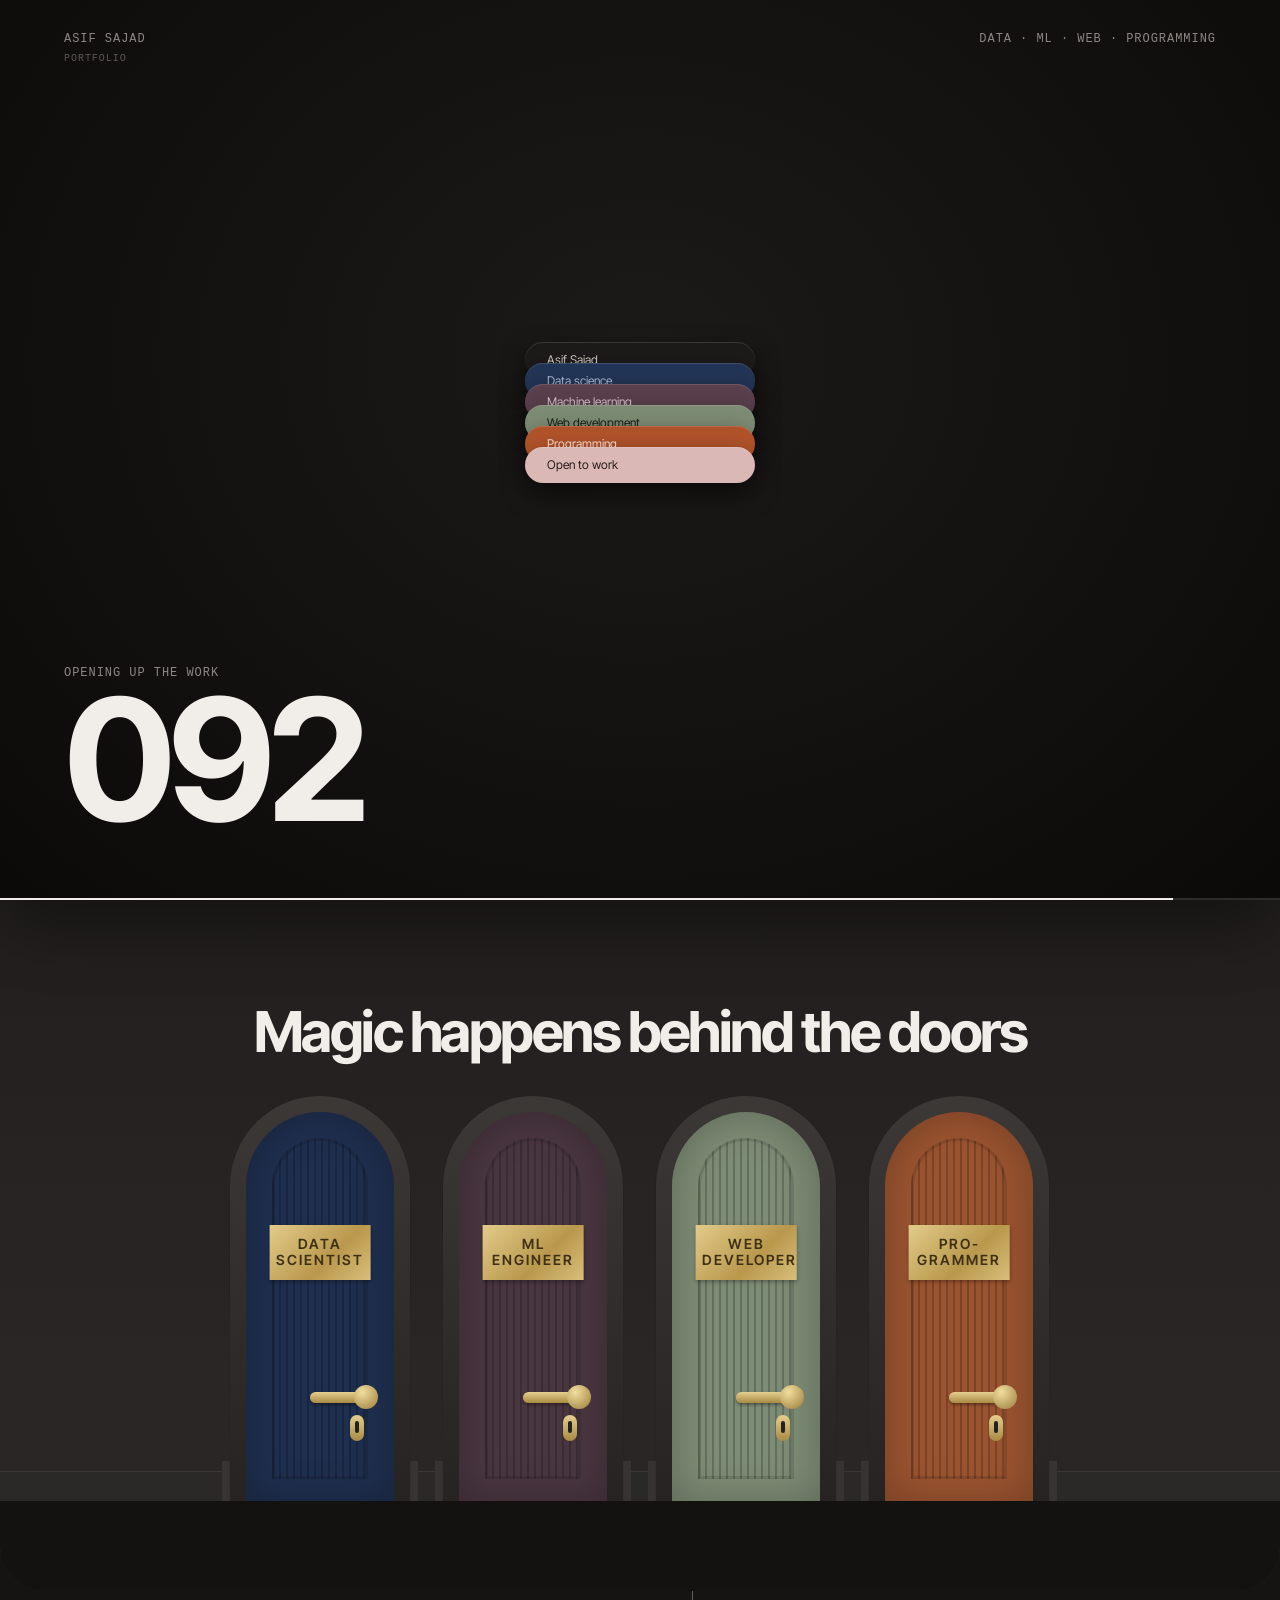
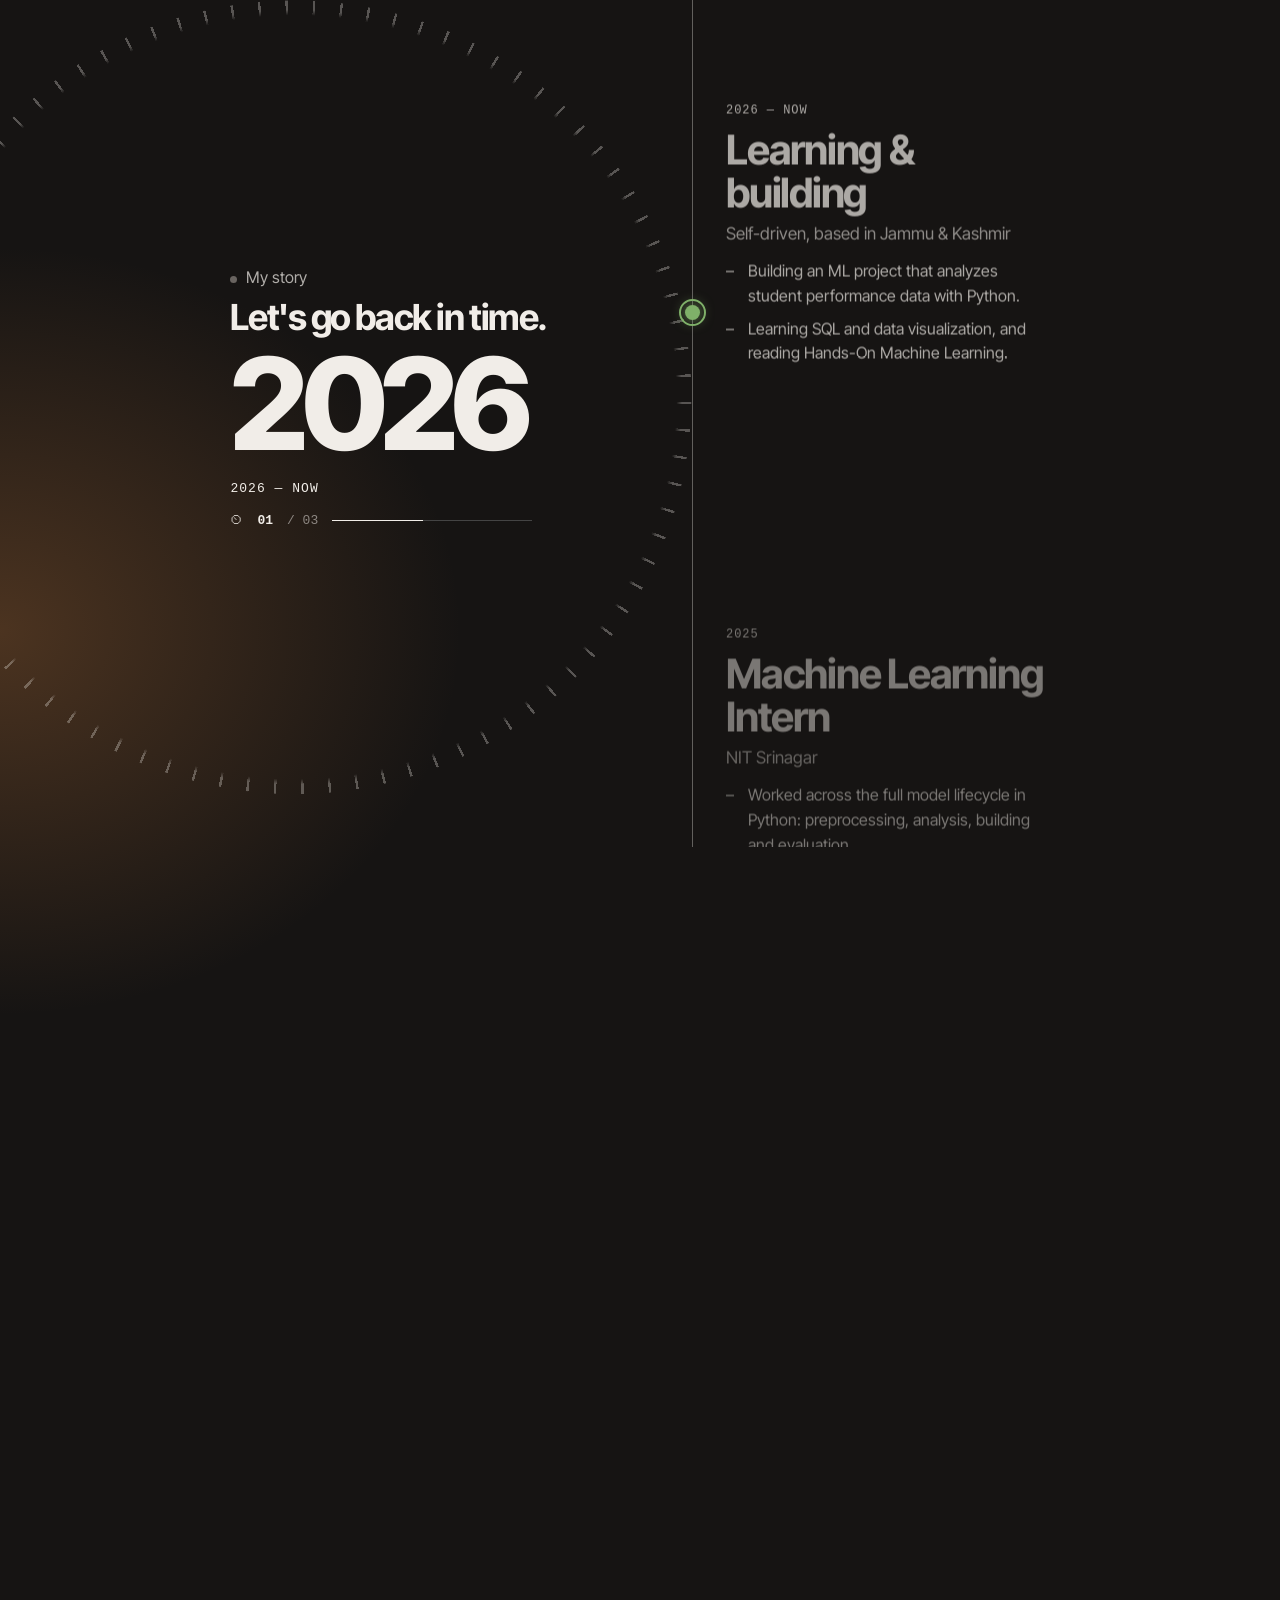
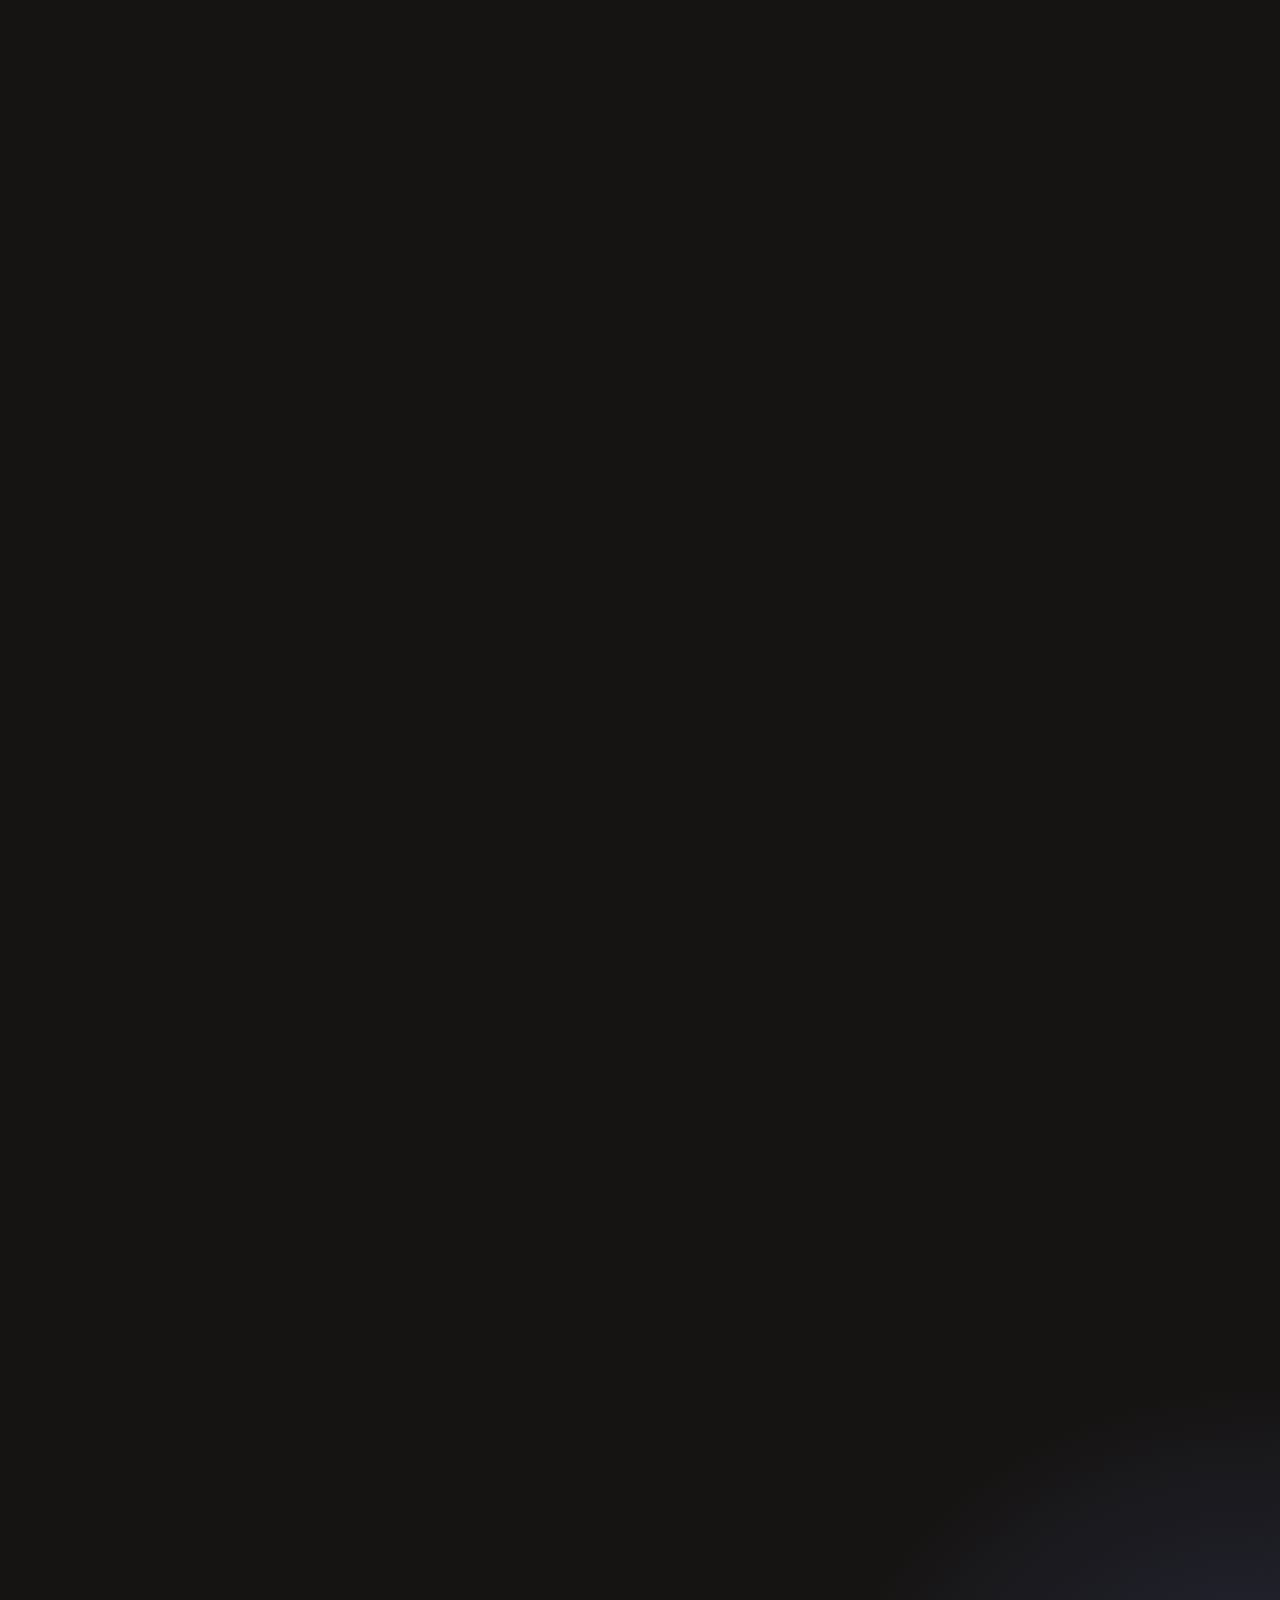
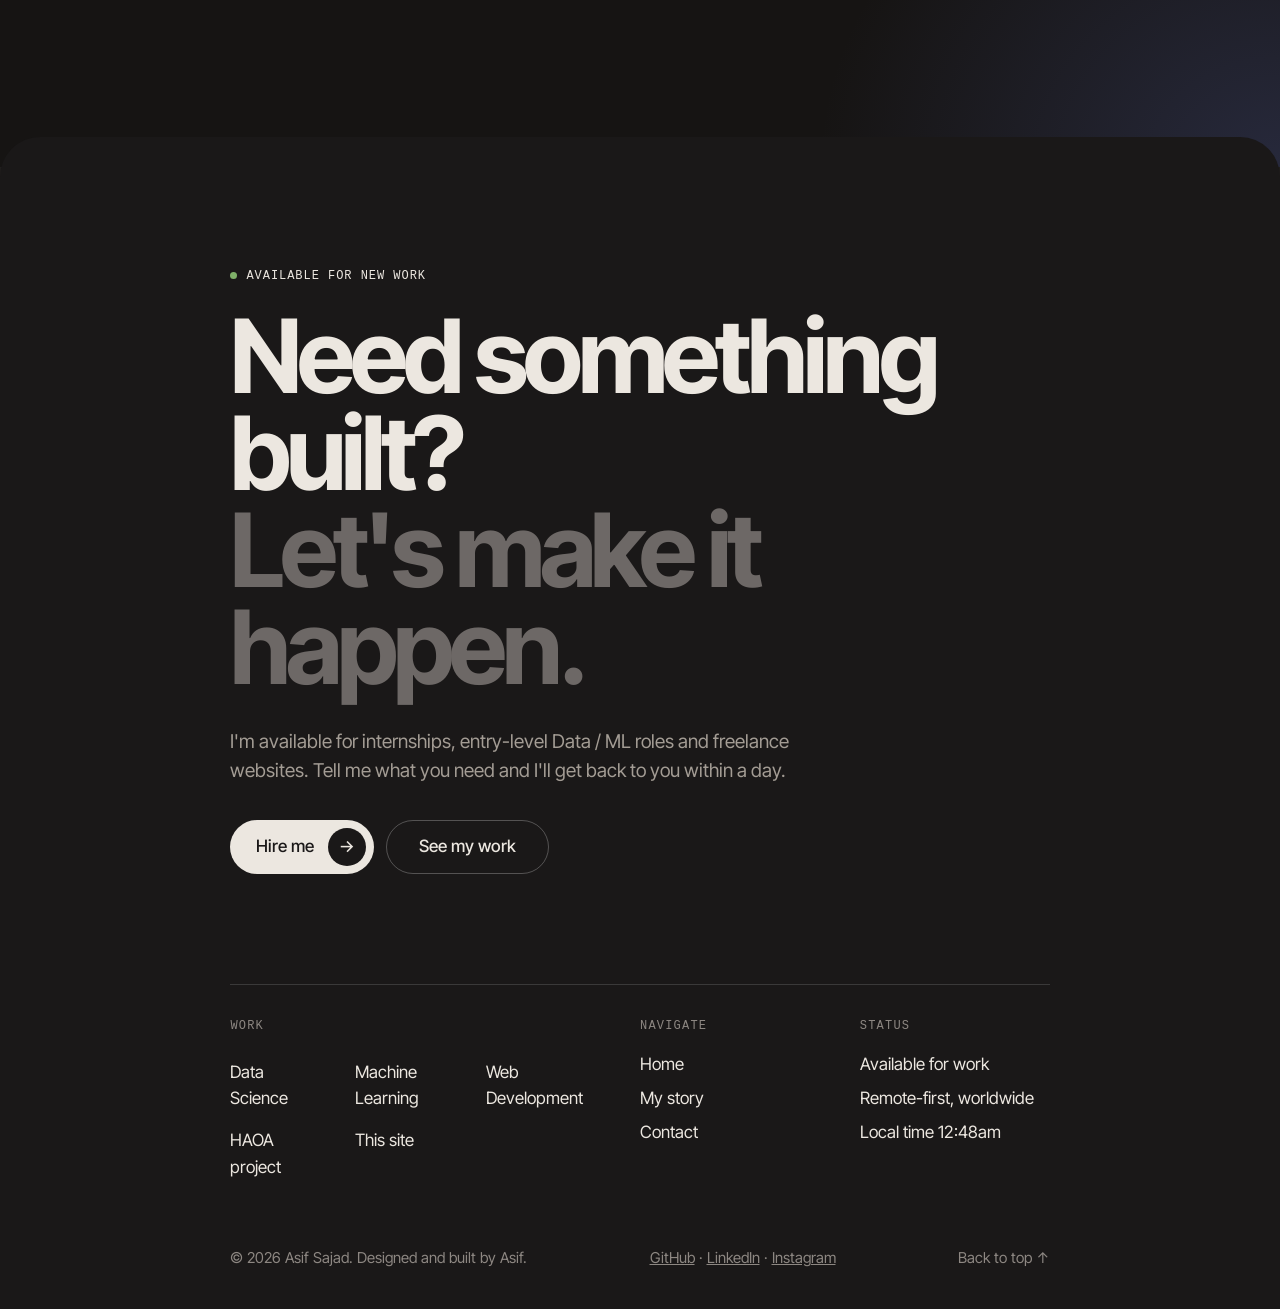
==== commit 012bb976: "Update index.html" ====
--- a/index.html
+++ b/index.html
@@ -204,13 +204,57 @@
 .cb{position:absolute;inset:0;pointer-events:none;perspective:900px;perspective-origin:50% 0;clip-path:inset(0 -80px -140px -80px);z-index:3}
 .pgf{animation:fl5 .85s cubic-bezier(.45,.05,.55,1) forwards}@keyframes fl5{0%{transform:rotateX(0)}100%{transform:rotateX(-115deg)}}
 .pgf .bkf{transform-origin:50% 50%}
+.cb{clip-path:none}
+.pgf{animation:fl6 .65s linear forwards}
+@keyframes fl6{0%{transform:rotateX(0);animation-timing-function:cubic-bezier(.45,0,.85,.6)}42%{transform:rotateX(-88deg);animation-timing-function:cubic-bezier(.2,.6,.4,1)}65%{transform:rotateX(-120deg);animation-timing-function:cubic-bezier(.5,0,.7,1)}88%{transform:rotateX(-100deg);animation-timing-function:ease-out}100%{transform:rotateX(-92deg)}}
+
+.brand,.mbtn{display:none}
+#mnav{position:fixed;inset:0;z-index:24;background:#141211;color:#f1ede8;display:none;flex-direction:column;justify-content:center;padding:70px 8vw 0}
+#mnav.open{display:flex}#mnav a{display:block;font-size:34px;letter-spacing:-.03em;line-height:1.4}#mnav small{font:12px ui-monospace,Menlo,monospace;color:#8d8782;margin-right:14px;letter-spacing:.08em}#mnav .mt{margin-top:26px;color:#8d8782;font-size:14px}
+@media(hover:none){.doors:hover .door{opacity:1}#cur{display:none!important}.door:hover .swing{transform:none}.door.open:hover .swing{transform:rotateY(78deg)}}
+@media(max-width:860px){
+header nav,.time{display:none}
+header{z-index:26}
+.brand{display:block;font-weight:700;letter-spacing:-.02em;font-size:17px}
+.mbtn{display:block;border:1px solid var(--line);background:var(--pill);border-radius:99px;padding:8px 18px;font-size:14px;margin-right:46px}
+header .w{height:64px;width:calc(100% - 10vw)}
+#cord{right:14px;--len:17vh}#cord.pull{--len:calc(17vh + 18px)}
+.hero{min-height:100svh}
+.hero>.w:first-child{display:flex;flex-direction:column;justify-content:flex-start;padding-top:86px;width:calc(100% - 10vw)}
+.hero .l{padding-bottom:0}
+h1{font-size:40px}
+.pad{width:100%;font-size:clamp(28px,8.6vw,56px);margin:62px 0 28px}
+.btns{gap:10px}
+.photo{height:36vh;width:100%;justify-content:center;margin-top:auto;padding-top:14px}
+.ab{left:6%;bottom:28%;padding:12px 16px;font-size:14px}
+.hero>.w:last-child{width:calc(100% - 10vw)}
+.bar3{font-size:10px;letter-spacing:.04em;grid-template-columns:1fr 1fr;padding:16px 0 22px}.bar3 span:nth-child(2){display:none}
+.wall{padding-top:112px!important}
+.wall .dh{font-size:28px;line-height:1.1;white-space:normal;margin-bottom:28px}
+.wall .doors{width:auto;margin:0;overflow-x:auto;justify-content:flex-start;gap:6vw;padding:0 23vw 250px;scroll-snap-type:x mandatory;align-items:flex-start}
+.wall .door{flex:0 0 54vw;scroll-snap-align:center}
+.cap,.door:nth-child(n+3) .cap{position:absolute;top:100%;left:0;right:auto;width:100%;opacity:1;margin-top:22px}
+.cap b{font-size:22px}.cap li{font-size:13px;margin:5px 0}
+.wall .base{display:none}.wall .floor{height:30px}
+.story{height:420vh}
+.pin{grid-template-columns:1fr;grid-template-rows:auto 1fr;padding:70px 6vw 0;gap:0;height:100svh}
+.dl{display:none}
+.lc h2{font-size:26px;margin:6px 0 4px}.yr{font-size:84px;margin:2px 0 6px;line-height:.95}
+.rail{height:100%}.items{padding-left:22px}.it{padding-bottom:16vh}.it h3{font-size:24px}.it h5{font-size:15px}.it li{font-size:14px}
+.cta{padding:90px 0 36px}.cta h2{font-size:40px}.cta p{font-size:16px}
+.foot{margin-top:70px}.copy{margin-top:34px}
+#skill{padding:90px 0 120px}.sk-h{font-size:44px}.sc{padding:28px 20px 56px}
+#modal>.mc{padding:28px 22px 22px;border-radius:24px}.mc h2{margin-bottom:18px}.mf{flex-direction:column-reverse;align-items:stretch;gap:12px}.mf .pillbtn{justify-content:space-between}
+#top2{right:16px;bottom:16px;width:46px;height:46px}
+}
 </style>
 </head>
 <body>
 <div id="loader"><div class="lt mono"><span>Asif Sajad<br><small>Portfolio</small></span><span>Data · ML · Web · Programming</span></div><div><div class="mono" style="color:var(--mute)">Opening up the work</div><b id="pct">000</b></div><div class="bar"><i></i></div><div id="pills"></div></div>
 <button id="cord" aria-label="Pull the cord to switch the light"></button>
 
-<header id="hd"><div class="w"><nav id="nav"><a href="#top">Home</a><a href="#data-science">Data Science</a><a href="#machine-learning">Machine Learning</a><a href="#web-development">Web Development</a><a href="#programming">Programming</a><a href="#story">My story</a><a href="#contact">Contact</a></nav><div class="time">Local time<b id="clk">—</b>• <span id="dt"></span></div></div></header>
+<header id="hd"><div class="w"><a class="brand" href="#top">Asif Sajad</a><nav id="nav"><a href="#top">Home</a><a href="#data-science">Data Science</a><a href="#machine-learning">Machine Learning</a><a href="#web-development">Web Development</a><a href="#programming">Programming</a><a href="#story">My story</a><a href="#contact">Contact</a></nav><div class="time">Local time<b id="clk">—</b>• <span id="dt"></span></div><button class="mbtn" id="mbtn">Menu</button></div></header>
+<div id="mnav"><a href="#top"><small>01</small>Home</a><a href="#data-science"><small>02</small>Data Science</a><a href="#machine-learning"><small>03</small>Machine Learning</a><a href="#web-development"><small>04</small>Web Development</a><a href="#programming"><small>05</small>Programming</a><a href="#story"><small>06</small>My story</a><a href="#contact"><small>07</small>Contact</a><div class="mt">Available for work · Remote-first, worldwide</div></div>
 
 <section class="hero" id="top"><div class="w">
 <div class="l"><div class="mono" style="letter-spacing:.02em;text-transform:none;font:inherit;font-size:16px;color:#6b6560"><span class="dot"></span>Student &amp; Freelancer</div>
@@ -258,7 +302,7 @@
 function tick(){var d=new Date(),t=d.toLocaleTimeString('en-US',{hour:'numeric',minute:'2-digit'}).replace(' ','').toLowerCase();$('clk').textContent=t;$('clk2').textContent=t;$('dt').textContent=d.getDate()+' '+d.toLocaleString('en-US',{month:'long'})+', '+d.getFullYear()}tick();setInterval(tick,20000);
 addEventListener('scroll',function(){$('hd').classList.toggle('s',scrollY>40);$('top2').classList.toggle('on',scrollY>600)});
 $('cord').onclick=function(){var c=this;c.classList.add('pull');setTimeout(function(){c.classList.remove('pull')},260);var r=document.documentElement;r.dataset.theme=(r.dataset.theme==='dark'||(!r.dataset.theme&&matchMedia('(prefers-color-scheme:dark)').matches))?'light':'dark'};
-var R=['Data Scientist','ML Engineer','Web Developer','Programmer'],FL=[],i=0;setInterval(function(){var f=$('face'),o=document.createElement('div');o.className='pgf';o.innerHTML='<div class="face fr">'+f.innerHTML+'</div><div class="face bkf"></div>';f.classList.remove('fs');void f.offsetWidth;f.classList.add('fs');$('cb').appendChild(o);setTimeout(function(){o.remove()},950);i=(i+1)%R.length;$('rl').textContent=R[i];$('rc').textContent='0'+(i+1)+' / 04'},3600);
+var R=['Data Scientist','ML Engineer','Web Developer','Programmer'],FL=[],i=0;setInterval(function(){var f=$('face'),o=document.createElement('div');o.className='pgf';o.innerHTML='<div class="face fr">'+f.innerHTML+'</div><div class="face bkf"></div>';f.classList.remove('fs');void f.offsetWidth;f.classList.add('fs');$('cb').appendChild(o);setTimeout(function(){o.remove()},720);i=(i+1)%R.length;$('rl').textContent=R[i];$('rc').textContent='0'+(i+1)+' / 04'},3000);
 var ov=$('ov'),gc=$('gc'),rx=0,ry=0,fl=0,dr=false,sx=0,bs=0,ST=[['Data Science',85],['Machine Learning',75],['Web Development',80],['Programming',70]],lx=0;
 $('gs').innerHTML=ST.map(function(s,i){var n=Math.round(s[1]/10);return (i==2?'<hr>':'')+'<div><span>'+s[0]+'</span><em>'+'\u25c6'.repeat(n)+'\u25c7'.repeat(10-n)+'</em><b>'+s[1]+'</b></div>'}).join('');
 for(var q=0;q<40;q++){var sp=document.createElement('span'),z=2+Math.random()*5;sp.className='sp';sp.style.cssText='left:'+Math.random()*100+'%;top:'+(40+Math.random()*60)+'%;width:'+z+'px;height:'+z+'px;animation-duration:'+(8+Math.random()*10)+'s;animation-delay:-'+Math.random()*10+'s';ov.appendChild(sp)}
@@ -293,6 +337,10 @@
 var P={'data-science':{t:'Data Science',s:'Cleaning, exploring and testing data in Python and R, from raw tables to clear answers.',c:[{k:'DATA PROJECT · IN PROGRESS',t:'Student Performance Analysis',s:'ML project',d:'An ML project that analyzes student performance data with Python: preprocessing, exploration, model building and evaluation.',h:['Python','Pandas','scikit-learn'],x:'Student<br>performance<br>analysis.'}]},'machine-learning':{t:'Machine Learning',s:'Building, benchmarking and evaluating models and optimizers.',c:[{k:'ML PROJECT',t:'HAOA',s:'Hybrid Adaptive Optimization Algorithm',d:'A metaheuristic optimizer combining adaptive learning, mutation refinement, elite exploitation and Lévy-flight exploration, benchmarked against PSO on five test functions. It beat PSO on Ackley and Rosenbrock; PSO won on Rastrigin and Griewank.',h:['Python','Optimization','Benchmarking'],l:'https://github.com/AasifSajad/HAOA-Hybrid-Adaptive-Optimization-Algorithm',x:'<svg viewBox="0 0 200 90" style="width:100%;margin-bottom:8px"><polyline points="0,10 20,40 40,58 70,70 110,78 200,82" fill="none" stroke="#d9482b" stroke-width="3"/><polyline points="0,12 30,28 60,44 100,56 150,64 200,70" fill="none" stroke="#999" stroke-width="3"/></svg>HAOA<br>vs PSO.'}]},'web-development':{t:'Web Development',s:'Websites and interactive pages, built from scratch and responsive on every screen.',c:[{k:'WEBSITE BUILD',t:'Personal Portfolio',s:'Multi-page static site',d:'A multi-page site with dataframe-styled navigation, an animated regression-line hero, dark/light theming and a working contact form.',h:['HTML','CSS','JavaScript'],l:'https://github.com/AasifSajad/portfolio',x:'Hi, I’m<br>Asif.'}]},'programming':{t:'Programming',s:'C and C++ fundamentals from my degree, plus self-taught Python and R.',c:[{k:'FOUNDATIONS',t:'C & C++ coursework',s:'BSc Data Science, IUST',d:'Core programming and statistics coursework that sits underneath the higher-level data and ML work.',h:['C','C++','Python','R'],x:'C · C++<br>Python · R'}]}};
 function route(){var h=location.hash.slice(1),x=P[h],s=$('skill');document.querySelectorAll('#nav a').forEach(function(a){a.classList.toggle('act',a.hash==='#'+h&&!!x)});if(x){$('skt').textContent=x.t;$('sks').textContent=x.s;$('skc').innerHTML=x.c.map(function(c){return '<article class="sc"><div><div class="mono">'+c.k+'</div><h3>'+c.t+'</h3><div style="color:var(--mute)">'+c.s+'</div><p>'+c.d+'</p><div class="ch">'+c.h.map(function(y){return '<span>'+y+'</span>'}).join('')+'</div>'+(c.l?'<a class="pillbtn" target="_blank" href="'+c.l+'">View on GitHub <i>→</i></a>':'')+'</div><div class="dev"><div class="scr">'+c.x+'</div></div></article>'}).join('');s.classList.add('on');s.scrollTop=0;document.body.style.overflow='hidden'}else{var was=s.classList.contains('on');s.classList.remove('on');document.body.style.overflow='';var e2=h&&$(h);if(e2)e2.scrollIntoView({behavior:'instant'});else if(was)$('work').scrollIntoView({behavior:'instant'});if(was&&lastDoor>=0){var k2=lastDoor;lastDoor=-1;exitDoor(k2)}}}
 addEventListener('hashchange',route);route();
+$('mbtn').onclick=function(){var m=$('mnav');m.classList.toggle('open');this.textContent=m.classList.contains('open')?'Close':'Menu'};
+document.querySelectorAll('#mnav a').forEach(function(a){a.addEventListener('click',function(){$('mnav').classList.remove('open');$('mbtn').textContent='Menu'})});
+function tch(e){var t=e.touches[0],b=pc.getBoundingClientRect();mx=t.clientX-b.left;my=t.clientY-b.top;if(!pon){cx=mx;cy=my}pon=true;pw.classList.add('on');clearTimeout(pt);pt=setTimeout(function(){pw.classList.remove('on');pon=false},2500)}
+pw.addEventListener('touchstart',tch,{passive:true});pw.addEventListener('touchmove',tch,{passive:true});
 var EMAIL='';$('send').onclick=function(){if($('hp').value)return;var t='Name: '+$('fn').value+'\nEmail: '+$('fe').value+'\nPhone: '+$('fp').value+'\n\n'+$('fm').value;if(EMAIL){location.href='mailto:'+EMAIL+'?subject='+encodeURIComponent('Portfolio enquiry')+'&body='+encodeURIComponent(t)}else{try{navigator.clipboard.writeText(t)}catch(e){}window.open('https://www.linkedin.com/in/asif-sajad-9b8128278/','_blank')}$('mh').textContent='Almost there';$('mb').textContent=EMAIL?'Your email app has opened with your message ready. Press send there and I\u2019ll reply within one business day.':'Your message is copied. Paste it into LinkedIn and I\u2019ll reply within one business day.'};
 </script>
 </body>
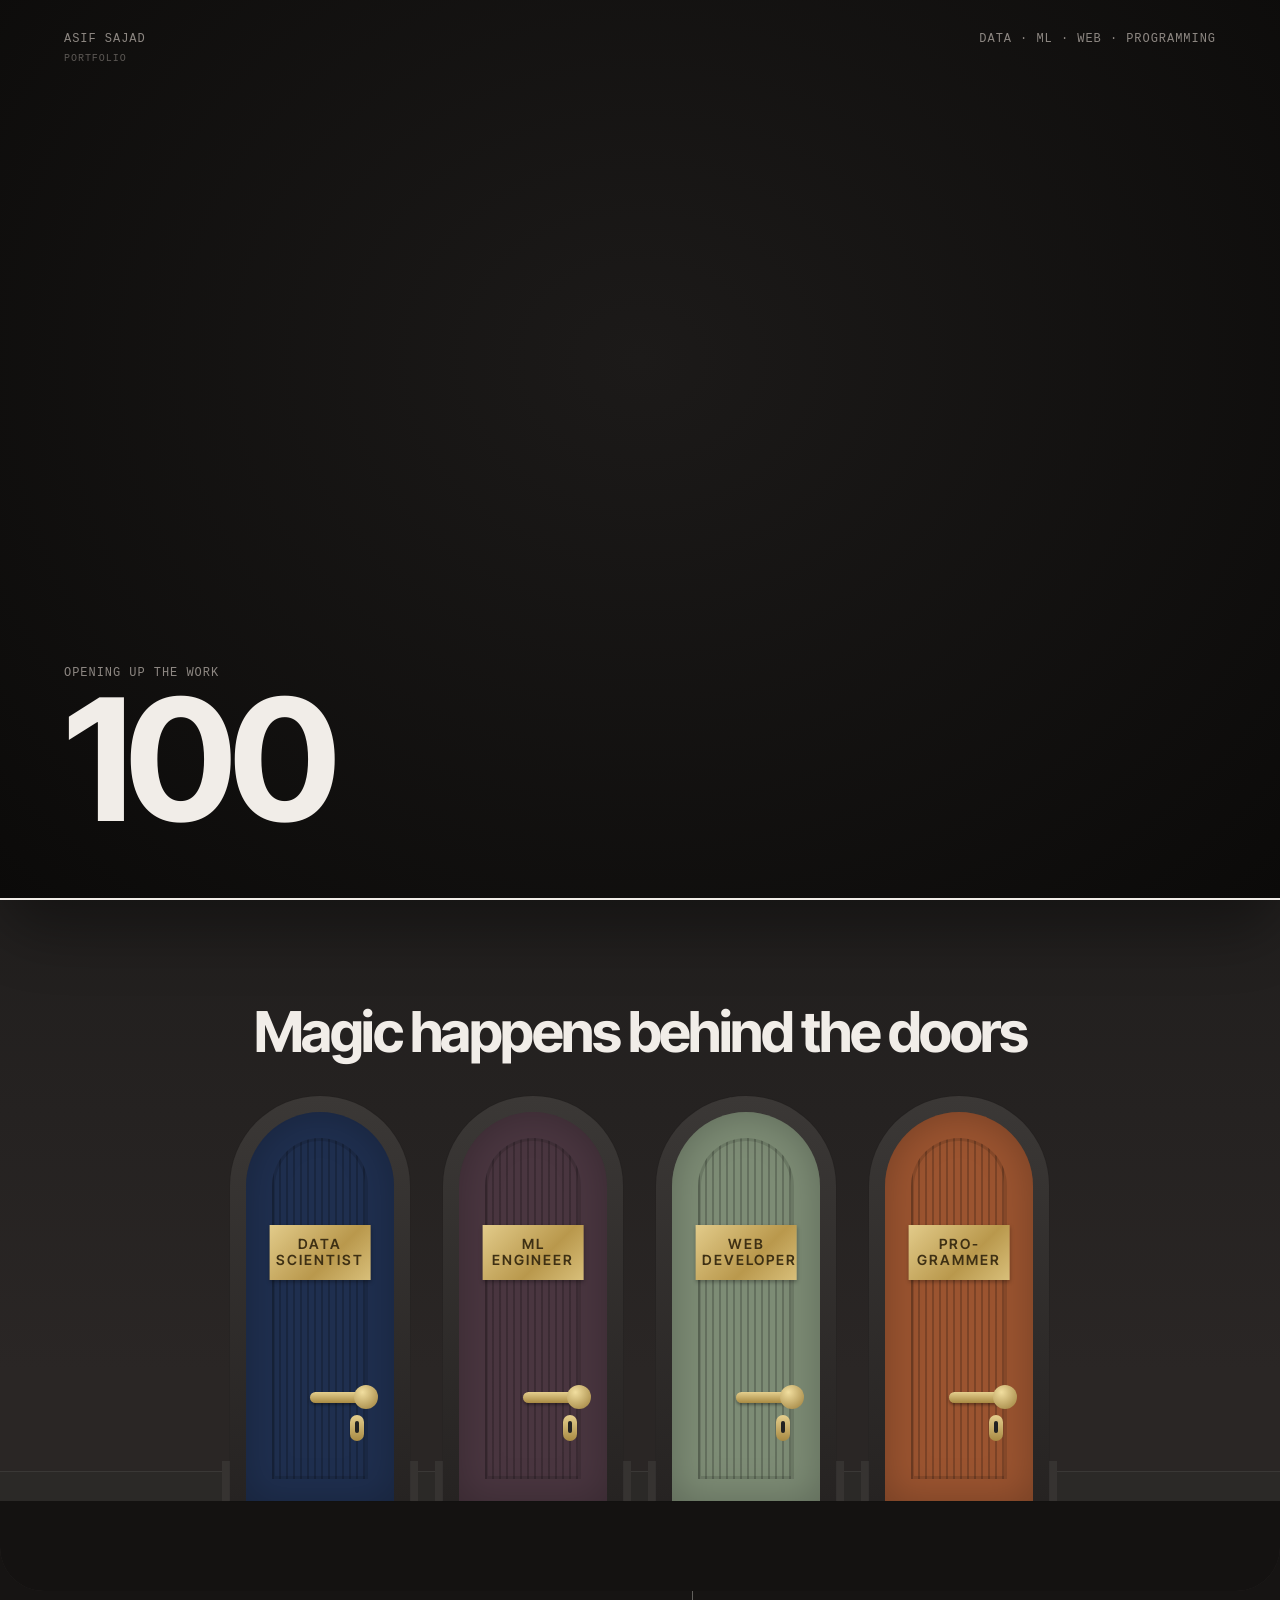
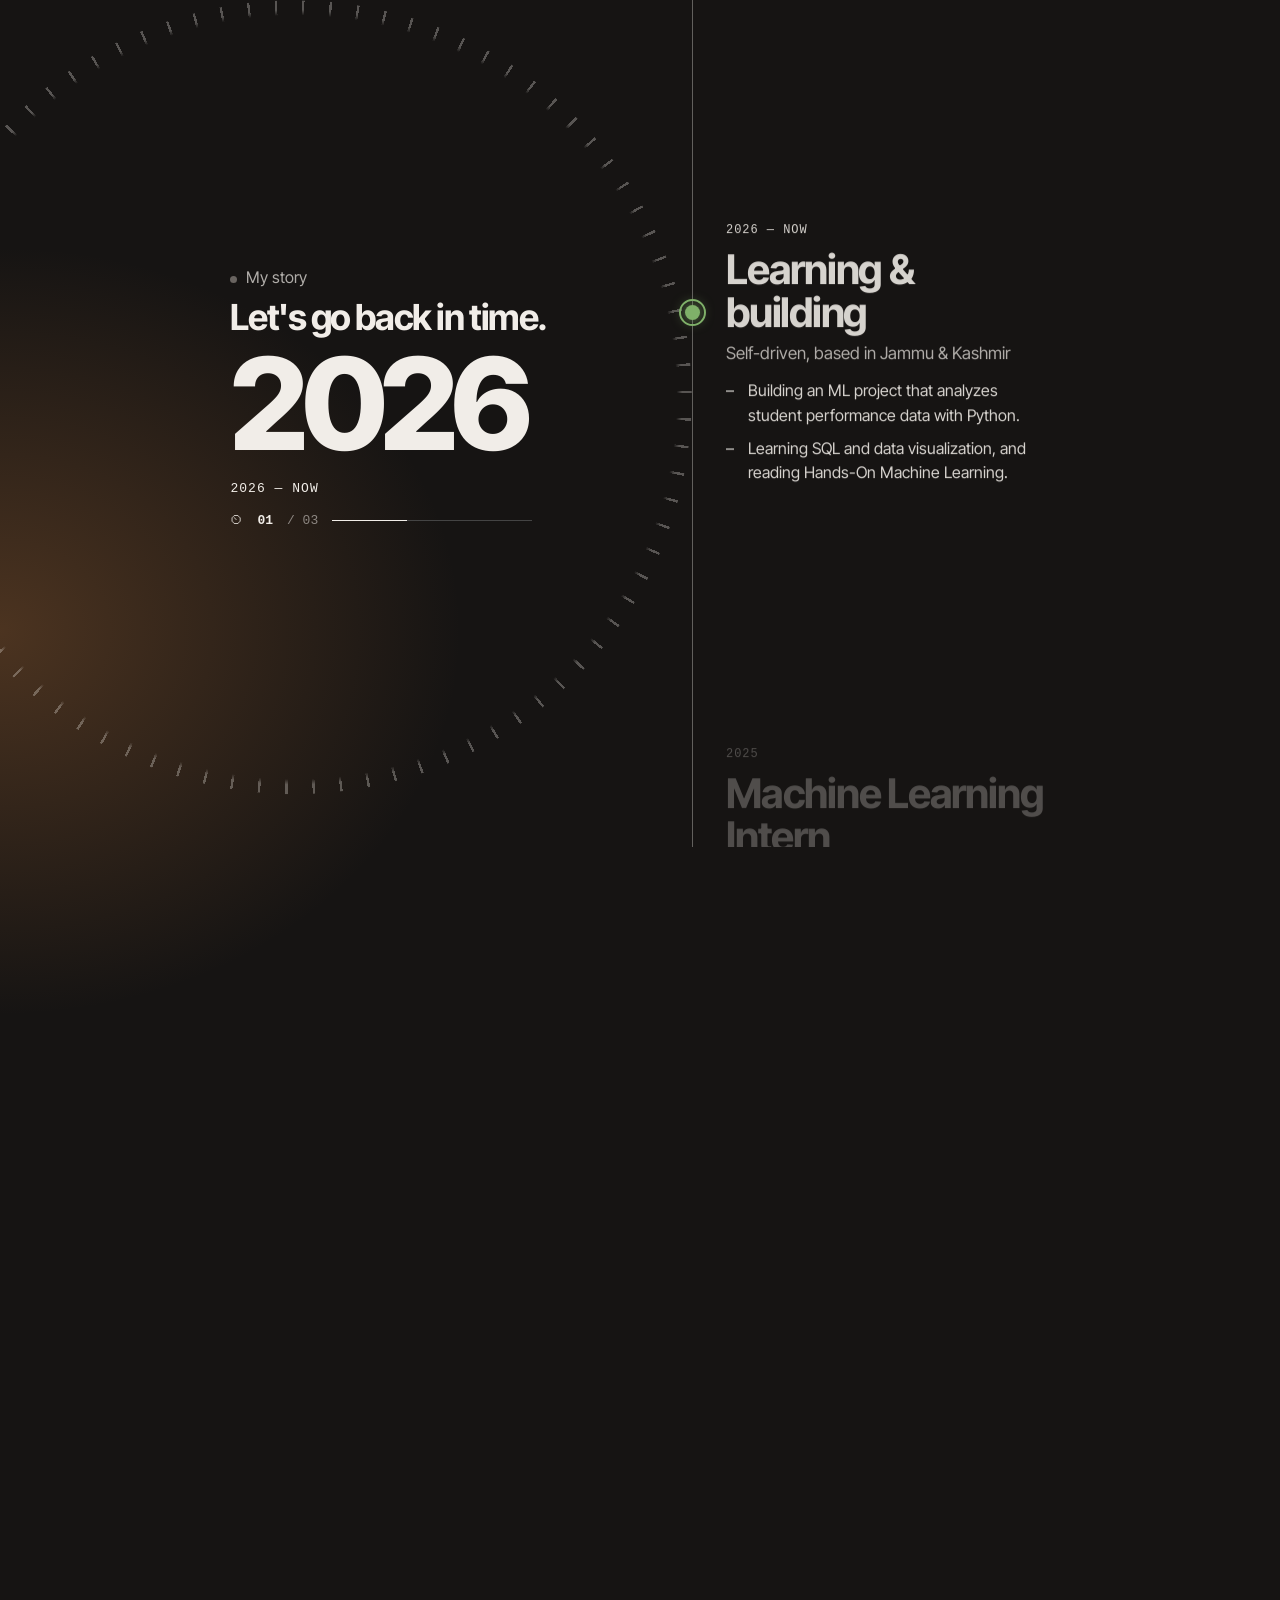
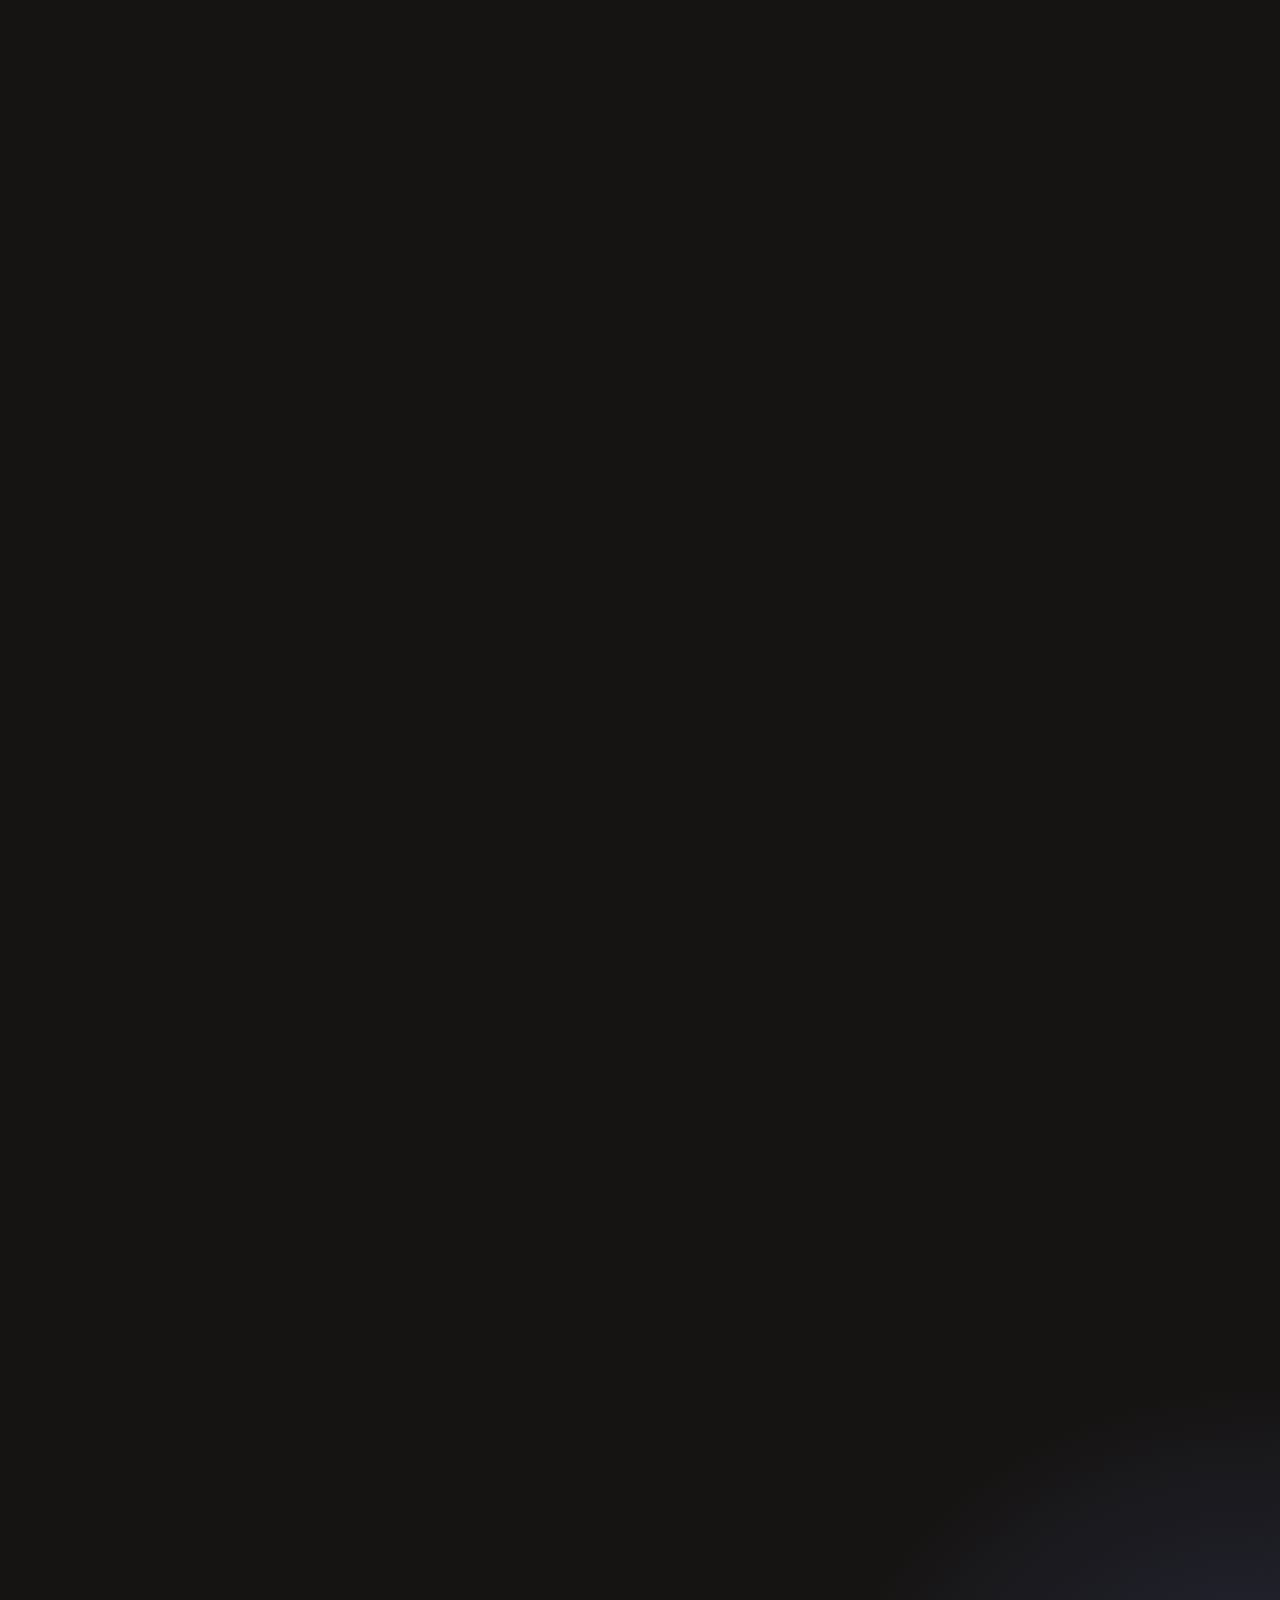
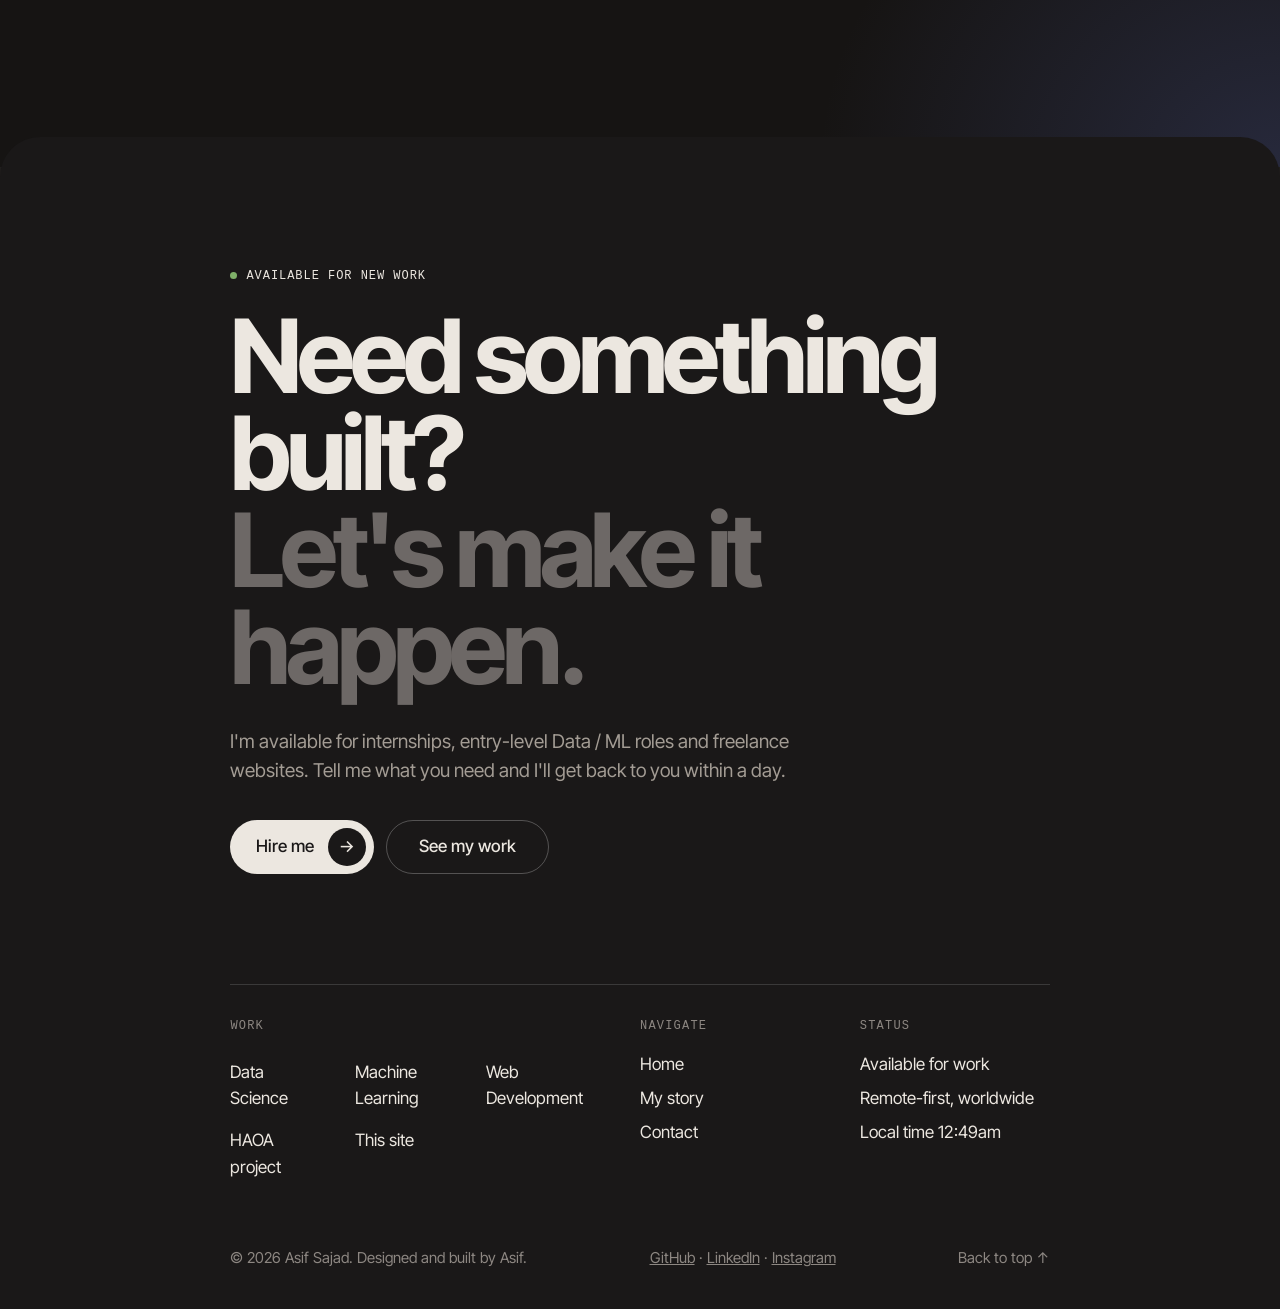
==== commit 5f1eadc6: "Update index.html" ====
--- a/index.html
+++ b/index.html
@@ -247,14 +247,39 @@
 #modal>.mc{padding:28px 22px 22px;border-radius:24px}.mc h2{margin-bottom:18px}.mf{flex-direction:column-reverse;align-items:stretch;gap:12px}.mf .pillbtn{justify-content:space-between}
 #top2{right:16px;bottom:16px;width:46px;height:46px}
 }
+
+.minfo{display:none}.mtop,.mb{display:none}
+.gs span{flex:none;white-space:nowrap;font-size:12px}.gs em{font-size:6px;letter-spacing:1px;flex:1;text-align:right}
+#mnav{z-index:30;padding:0}
+@media(max-width:860px){
+.brand{display:none}
+.time{display:block;margin-right:30px;font-size:13px}.dd{display:none}
+.mbtn{display:block;width:46px;height:40px;padding:0;margin:0;border-radius:12px;font-size:0;position:relative;color:var(--fg)}
+.mbtn:before{content:"";position:absolute;left:14px;right:14px;top:13px;height:2px;border-radius:2px;background:currentColor;box-shadow:0 6px 0 currentColor,0 12px 0 currentColor}
+header .w{flex-direction:row-reverse}
+#mnav{padding:0 8vw}.mtop{position:absolute;top:0;left:0;right:0;height:64px;padding:0 5vw;display:flex;justify-content:space-between;align-items:center}
+.mlogo{font-size:19px;font-weight:600;letter-spacing:-.02em}#mclose{border:1px solid #3a3634;border-radius:99px;padding:9px 16px;font:12px ui-monospace,Menlo,monospace;letter-spacing:.08em;color:#cfc9c2}
+#mnav .mlist{margin-top:30px}.mb{display:block;margin-top:24px;padding-top:18px;border-top:1px solid #2a2726;font:12px ui-monospace,Menlo,monospace;letter-spacing:.08em;color:#8d8782}
+.photo{height:46vh;width:calc(100% + 10vw);margin:18px -5vw 0;overflow:hidden;align-items:flex-start;justify-content:center;padding:0}
+.pw{height:auto;width:112vw;flex:none;display:block}.ph{width:100%;height:auto;display:block}.pc{height:100%}
+.ab{top:calc(46vh - 76px);bottom:auto;left:12%}
+.wall .dh{text-align:left;font-size:40px;line-height:1.05;margin:0 5vw 22px;padding:0}
+.minfo{display:block;border-top:1px solid var(--line);padding-top:20px;margin:0 5vw 24px}
+.minfo b{display:block;font-size:24px;font-weight:500;letter-spacing:-.02em}.minfo small{display:block;font:11px ui-monospace,Menlo,monospace;letter-spacing:.1em;text-transform:uppercase;margin-top:6px}
+.dots{display:flex;gap:7px;margin-top:16px}.dots i{width:7px;height:7px;border-radius:50%;background:var(--mute);opacity:.45;transition:all .3s}.dots i.on{width:22px;border-radius:99px;background:var(--fg);opacity:1}
+.cap,.door:nth-child(n+3) .cap{display:none!important}
+.wall .doors{padding:0 27vw 30px;gap:8vw}.wall .door{flex:0 0 46vw}
+#gc{width:min(330px,84vw)}
+}
+@media(max-width:860px){.pw{transform:translateX(14vw)}.wall .dh{font-size:34px}}
 </style>
 </head>
 <body>
 <div id="loader"><div class="lt mono"><span>Asif Sajad<br><small>Portfolio</small></span><span>Data · ML · Web · Programming</span></div><div><div class="mono" style="color:var(--mute)">Opening up the work</div><b id="pct">000</b></div><div class="bar"><i></i></div><div id="pills"></div></div>
 <button id="cord" aria-label="Pull the cord to switch the light"></button>
 
-<header id="hd"><div class="w"><a class="brand" href="#top">Asif Sajad</a><nav id="nav"><a href="#top">Home</a><a href="#data-science">Data Science</a><a href="#machine-learning">Machine Learning</a><a href="#web-development">Web Development</a><a href="#programming">Programming</a><a href="#story">My story</a><a href="#contact">Contact</a></nav><div class="time">Local time<b id="clk">—</b>• <span id="dt"></span></div><button class="mbtn" id="mbtn">Menu</button></div></header>
-<div id="mnav"><a href="#top"><small>01</small>Home</a><a href="#data-science"><small>02</small>Data Science</a><a href="#machine-learning"><small>03</small>Machine Learning</a><a href="#web-development"><small>04</small>Web Development</a><a href="#programming"><small>05</small>Programming</a><a href="#story"><small>06</small>My story</a><a href="#contact"><small>07</small>Contact</a><div class="mt">Available for work · Remote-first, worldwide</div></div>
+<header id="hd"><div class="w"><a class="brand" href="#top">Asif Sajad</a><nav id="nav"><a href="#top">Home</a><a href="#data-science">Data Science</a><a href="#machine-learning">Machine Learning</a><a href="#web-development">Web Development</a><a href="#programming">Programming</a><a href="#story">My story</a><a href="#contact">Contact</a></nav><div class="time">Local time<b id="clk">—</b><span class="dd">• <span id="dt"></span></span></div><button class="mbtn" id="mbtn">Menu</button></div></header>
+<div id="mnav"><div class="mtop"><span class="mlogo">✦ Asif</span><button id="mclose">✕ CLOSE</button></div><div class="mlist"><a href="#top"><small>01</small>Home</a><a href="#data-science"><small>02</small>Data Science</a><a href="#machine-learning"><small>03</small>Machine Learning</a><a href="#web-development"><small>04</small>Web Development</a><a href="#programming"><small>05</small>Programming</a><a href="#story"><small>06</small>My story</a><a href="#contact"><small>07</small>Contact</a></div><div class="mb">Local time — <span id="mclk"></span></div></div>
 
 <section class="hero" id="top"><div class="w">
 <div class="l"><div class="mono" style="letter-spacing:.02em;text-transform:none;font:inherit;font-size:16px;color:#6b6560"><span class="dot"></span>Student &amp; Freelancer</div>
@@ -265,7 +290,7 @@
 </div>
 <div class="w"><div class="bar3 mono"><span>Available for work</span><span>Remote-first, worldwide</span><span>Scroll to explore ↓</span></div></div></section>
 
-<section class="wall" id="work"><h2 class="sec-h dh">Magic happens behind the doors</h2>
+<section class="wall" id="work"><h2 class="sec-h dh">Magic happens behind the doors</h2><div class="minfo" id="minfo"><b id="mit"></b><small id="mis"></small><div class="dots" id="mdots"><i></i><i></i><i></i><i></i></div></div>
 <div class="doors">
 <div class="door" style="--c:#1f2f4f"><div class="in"><h4>Data Scientist</h4><p>Cleaning, exploratory analysis, statistical testing and model evaluation.</p><span>Python</span><span>R</span><span>Pandas</span><span>NumPy</span></div><div class="swing"><div class="leaf"><div class="plate">Data<br>Scientist</div><div class="ky"></div><div class="hd"></div></div></div></div>
 <div class="door" style="--c:#4a3640"><div class="in"><h4>ML Engineer</h4><p>Building and evaluating models; HAOA optimizer benchmarked against PSO.</p><span>scikit-learn</span><span>Statistics</span><span>Optimization</span></div><div class="swing"><div class="leaf"><div class="plate">ML<br>Engineer</div><div class="ky"></div><div class="hd"></div></div></div></div>
@@ -285,7 +310,7 @@
 <div><h6>Status</h6><div>Available for work</div><div>Remote-first, worldwide</div><div>Local time <span id="clk2"></span></div></div></div>
 <div class="copy"><span>© 2026 Asif Sajad. Designed and built by Asif.</span><span><a href="https://github.com/AasifSajad">GitHub</a> · <a href="https://www.linkedin.com/in/asif-sajad-9b8128278/">LinkedIn</a> · <a href="https://www.instagram.com/_aasifff.sajad_">Instagram</a></span><a href="#top" style="text-decoration:none">Back to top ↑</a></div>
 </div></section>
-<div id="fade"></div><div id="cur">Click to enter</div><div id="skill"><div class="w"><h1 class="sk-h" id="skt"></h1><p class="sk-s" id="sks"></p><div id="skc"></div></div></div><a class="back" href="#work">← Back to the doors</a><div id="ov"><div class="ovh mono"><span>Asif Sajad<br><small>Ability card</small></span><button id="ovx">✕ Close</button></div><div class="ld" id="ld"><div class="mono">Asif Sajad</div><div class="lb"><i id="lbi"></i></div><div class="mono" style="display:flex;justify-content:space-between;width:180px;color:#777"><span>Loading the card</span><span id="lp">0%</span></div></div><div id="stage"><div id="gc"><div class="gf"><div class="gi"><div class="gt">Asif Sajad</div><div class="gp"><img src="[data-uri]" alt="Asif Sajad"></div><div class="gb"></div><div class="gs" id="gs"></div><div class="gm"><span>based <b>India</b></span><span>works <b>Remotely</b></span><span>replies <b>&lt; 1 day</b></span></div></div></div><div class="gf bk"><div class="gi" style="justify-content:center"><div class="gt">Open to work</div><p style="color:#fff;font-size:14px;text-align:center;margin:10px">Internships, entry-level Data / ML roles and freelance websites.</p><a class="gt" href="https://www.linkedin.com/in/asif-sajad-9b8128278/" target="_blank">LinkedIn</a><a class="gt" href="https://github.com/AasifSajad" target="_blank">GitHub</a></div></div></div></div><div class="ovh2 mono">Move across the card · Tap to flip</div></div><button id="top2" onclick="location.hash='top'">↑</button>
+<div id="fade"></div><div id="cur">Click to enter</div><div id="skill"><div class="w"><h1 class="sk-h" id="skt"></h1><p class="sk-s" id="sks"></p><div id="skc"></div></div></div><a class="back" href="#work">← Back to the doors</a><div id="ov"><div class="ovh mono"><span>Asif Sajad<br><small>Ability card</small></span><button id="ovx">✕ Close</button></div><div class="ld" id="ld"><div class="mono">Asif Sajad</div><div class="lb"><i id="lbi"></i></div><div class="mono" style="display:flex;justify-content:space-between;width:180px;color:#777"><span>Loading the card</span><span id="lp">0%</span></div></div><div id="stage"><div id="gc"><div class="gf"><div class="gi"><div class="gt">Asif Sajad</div><div class="gp"><img src="[data-uri]" alt="Asif Sajad"></div><div class="gb"></div><div class="gs" id="gs"></div><div class="gm"><span>based <b>India</b></span><span>works <b>Remotely</b></span><span>replies <b>&lt; 1 day</b></span></div></div></div><div class="gf bk"><div class="gi" style="justify-content:center"><div class="gt">Open to work</div><p style="color:#fff;font-size:14px;text-align:center;margin:10px">Internships, entry-level Data / ML roles and freelance websites.</p><a class="gt" href="https://www.linkedin.com/in/asif-sajad-9b8128278/" target="_blank">LinkedIn</a><a class="gt" href="https://github.com/AasifSajad" target="_blank">GitHub</a></div></div></div></div><div class="ovh2 mono">Move across the card · Tap to flip</div></div><button id="top2" onclick="location.hash='top'">↑</button>
 
 <div id="modal" onclick="if(event.target===this)this.classList.remove('open')"><div class="mc"><button class="mx" onclick="modal.classList.remove('open')" aria-label="Close">✕</button>
 <div class="mk"><span class="dot"></span>Hire me</div><h2 id="mh">Tell me what you need built.</h2>
@@ -299,7 +324,7 @@
 PL.forEach(function(x,k){var e=document.createElement('div');e.className='pl';e.textContent=x[0];e.style.cssText='top:'+k*21+'px;background:'+x[1]+';color:'+x[2]+';animation-delay:'+(.25+k*.38)+'s;z-index:'+k;$('pills').appendChild(e)});
 function scatter(){document.querySelectorAll('.pl').forEach(function(e,k){e.style.animation='none';e.style.opacity=1;e.style.transform='none';void e.offsetWidth;e.style.transition='transform 1s cubic-bezier(.6,0,.3,1),opacity 1s';e.style.transform='translate('+((k%2?1:-1)*(35+Math.random()*45))+'vw,'+((Math.random()-.5)*70)+'vh) rotate('+((Math.random()-.5)*50)+'deg)';e.style.opacity=0});setTimeout(function(){document.documentElement.classList.add('go');$('loader').classList.add('done')},650)}
 var t0=performance.now();(function ct(n){var k=Math.min(1,(n-t0)/3600);$('pct').textContent=('00'+Math.round(k*100)).slice(-3);document.querySelector('#loader .bar i').style.width=(k*100)+'%';if(k<1)requestAnimationFrame(ct);else scatter()})(t0);
-function tick(){var d=new Date(),t=d.toLocaleTimeString('en-US',{hour:'numeric',minute:'2-digit'}).replace(' ','').toLowerCase();$('clk').textContent=t;$('clk2').textContent=t;$('dt').textContent=d.getDate()+' '+d.toLocaleString('en-US',{month:'long'})+', '+d.getFullYear()}tick();setInterval(tick,20000);
+function tick(){var d=new Date(),t=d.toLocaleTimeString('en-US',{hour:'numeric',minute:'2-digit'}).replace(' ','').toLowerCase();$('clk').textContent=t;$('clk2').textContent=t;$('mclk').textContent=t.toUpperCase();$('dt').textContent=d.getDate()+' '+d.toLocaleString('en-US',{month:'long'})+', '+d.getFullYear()}tick();setInterval(tick,20000);
 addEventListener('scroll',function(){$('hd').classList.toggle('s',scrollY>40);$('top2').classList.toggle('on',scrollY>600)});
 $('cord').onclick=function(){var c=this;c.classList.add('pull');setTimeout(function(){c.classList.remove('pull')},260);var r=document.documentElement;r.dataset.theme=(r.dataset.theme==='dark'||(!r.dataset.theme&&matchMedia('(prefers-color-scheme:dark)').matches))?'light':'dark'};
 var R=['Data Scientist','ML Engineer','Web Developer','Programmer'],FL=[],i=0;setInterval(function(){var f=$('face'),o=document.createElement('div');o.className='pgf';o.innerHTML='<div class="face fr">'+f.innerHTML+'</div><div class="face bkf"></div>';f.classList.remove('fs');void f.offsetWidth;f.classList.add('fs');$('cb').appendChild(o);setTimeout(function(){o.remove()},720);i=(i+1)%R.length;$('rl').textContent=R[i];$('rc').textContent='0'+(i+1)+' / 04'},3000);
@@ -337,8 +362,9 @@
 var P={'data-science':{t:'Data Science',s:'Cleaning, exploring and testing data in Python and R, from raw tables to clear answers.',c:[{k:'DATA PROJECT · IN PROGRESS',t:'Student Performance Analysis',s:'ML project',d:'An ML project that analyzes student performance data with Python: preprocessing, exploration, model building and evaluation.',h:['Python','Pandas','scikit-learn'],x:'Student<br>performance<br>analysis.'}]},'machine-learning':{t:'Machine Learning',s:'Building, benchmarking and evaluating models and optimizers.',c:[{k:'ML PROJECT',t:'HAOA',s:'Hybrid Adaptive Optimization Algorithm',d:'A metaheuristic optimizer combining adaptive learning, mutation refinement, elite exploitation and Lévy-flight exploration, benchmarked against PSO on five test functions. It beat PSO on Ackley and Rosenbrock; PSO won on Rastrigin and Griewank.',h:['Python','Optimization','Benchmarking'],l:'https://github.com/AasifSajad/HAOA-Hybrid-Adaptive-Optimization-Algorithm',x:'<svg viewBox="0 0 200 90" style="width:100%;margin-bottom:8px"><polyline points="0,10 20,40 40,58 70,70 110,78 200,82" fill="none" stroke="#d9482b" stroke-width="3"/><polyline points="0,12 30,28 60,44 100,56 150,64 200,70" fill="none" stroke="#999" stroke-width="3"/></svg>HAOA<br>vs PSO.'}]},'web-development':{t:'Web Development',s:'Websites and interactive pages, built from scratch and responsive on every screen.',c:[{k:'WEBSITE BUILD',t:'Personal Portfolio',s:'Multi-page static site',d:'A multi-page site with dataframe-styled navigation, an animated regression-line hero, dark/light theming and a working contact form.',h:['HTML','CSS','JavaScript'],l:'https://github.com/AasifSajad/portfolio',x:'Hi, I’m<br>Asif.'}]},'programming':{t:'Programming',s:'C and C++ fundamentals from my degree, plus self-taught Python and R.',c:[{k:'FOUNDATIONS',t:'C & C++ coursework',s:'BSc Data Science, IUST',d:'Core programming and statistics coursework that sits underneath the higher-level data and ML work.',h:['C','C++','Python','R'],x:'C · C++<br>Python · R'}]}};
 function route(){var h=location.hash.slice(1),x=P[h],s=$('skill');document.querySelectorAll('#nav a').forEach(function(a){a.classList.toggle('act',a.hash==='#'+h&&!!x)});if(x){$('skt').textContent=x.t;$('sks').textContent=x.s;$('skc').innerHTML=x.c.map(function(c){return '<article class="sc"><div><div class="mono">'+c.k+'</div><h3>'+c.t+'</h3><div style="color:var(--mute)">'+c.s+'</div><p>'+c.d+'</p><div class="ch">'+c.h.map(function(y){return '<span>'+y+'</span>'}).join('')+'</div>'+(c.l?'<a class="pillbtn" target="_blank" href="'+c.l+'">View on GitHub <i>→</i></a>':'')+'</div><div class="dev"><div class="scr">'+c.x+'</div></div></article>'}).join('');s.classList.add('on');s.scrollTop=0;document.body.style.overflow='hidden'}else{var was=s.classList.contains('on');s.classList.remove('on');document.body.style.overflow='';var e2=h&&$(h);if(e2)e2.scrollIntoView({behavior:'instant'});else if(was)$('work').scrollIntoView({behavior:'instant'});if(was&&lastDoor>=0){var k2=lastDoor;lastDoor=-1;exitDoor(k2)}}}
 addEventListener('hashchange',route);route();
-$('mbtn').onclick=function(){var m=$('mnav');m.classList.toggle('open');this.textContent=m.classList.contains('open')?'Close':'Menu'};
-document.querySelectorAll('#mnav a').forEach(function(a){a.addEventListener('click',function(){$('mnav').classList.remove('open');$('mbtn').textContent='Menu'})});
+$('mbtn').onclick=function(){$('mnav').classList.add('open')};$('mclose').onclick=function(){$('mnav').classList.remove('open')};
+document.querySelectorAll('#mnav a').forEach(function(a){a.addEventListener('click',function(){$('mnav').classList.remove('open')})});
+var MD=document.querySelectorAll('#mdots i');function mUpd(){if(innerWidth>860)return;var mid=innerWidth/2,best=0,bd=1e9;DS.forEach(function(d,k){var r=d.getBoundingClientRect(),q=Math.abs(r.left+r.width/2-mid);if(q<bd){bd=q;best=k}});$('mit').textContent=DI[best][0];$('mis').textContent=DI[best][1];MD.forEach(function(x,k){x.classList.toggle('on',k===best)})}DRW.addEventListener('scroll',mUpd);addEventListener('resize',mUpd);mUpd();
 function tch(e){var t=e.touches[0],b=pc.getBoundingClientRect();mx=t.clientX-b.left;my=t.clientY-b.top;if(!pon){cx=mx;cy=my}pon=true;pw.classList.add('on');clearTimeout(pt);pt=setTimeout(function(){pw.classList.remove('on');pon=false},2500)}
 pw.addEventListener('touchstart',tch,{passive:true});pw.addEventListener('touchmove',tch,{passive:true});
 var EMAIL='';$('send').onclick=function(){if($('hp').value)return;var t='Name: '+$('fn').value+'\nEmail: '+$('fe').value+'\nPhone: '+$('fp').value+'\n\n'+$('fm').value;if(EMAIL){location.href='mailto:'+EMAIL+'?subject='+encodeURIComponent('Portfolio enquiry')+'&body='+encodeURIComponent(t)}else{try{navigator.clipboard.writeText(t)}catch(e){}window.open('https://www.linkedin.com/in/asif-sajad-9b8128278/','_blank')}$('mh').textContent='Almost there';$('mb').textContent=EMAIL?'Your email app has opened with your message ready. Press send there and I\u2019ll reply within one business day.':'Your message is copied. Paste it into LinkedIn and I\u2019ll reply within one business day.'};
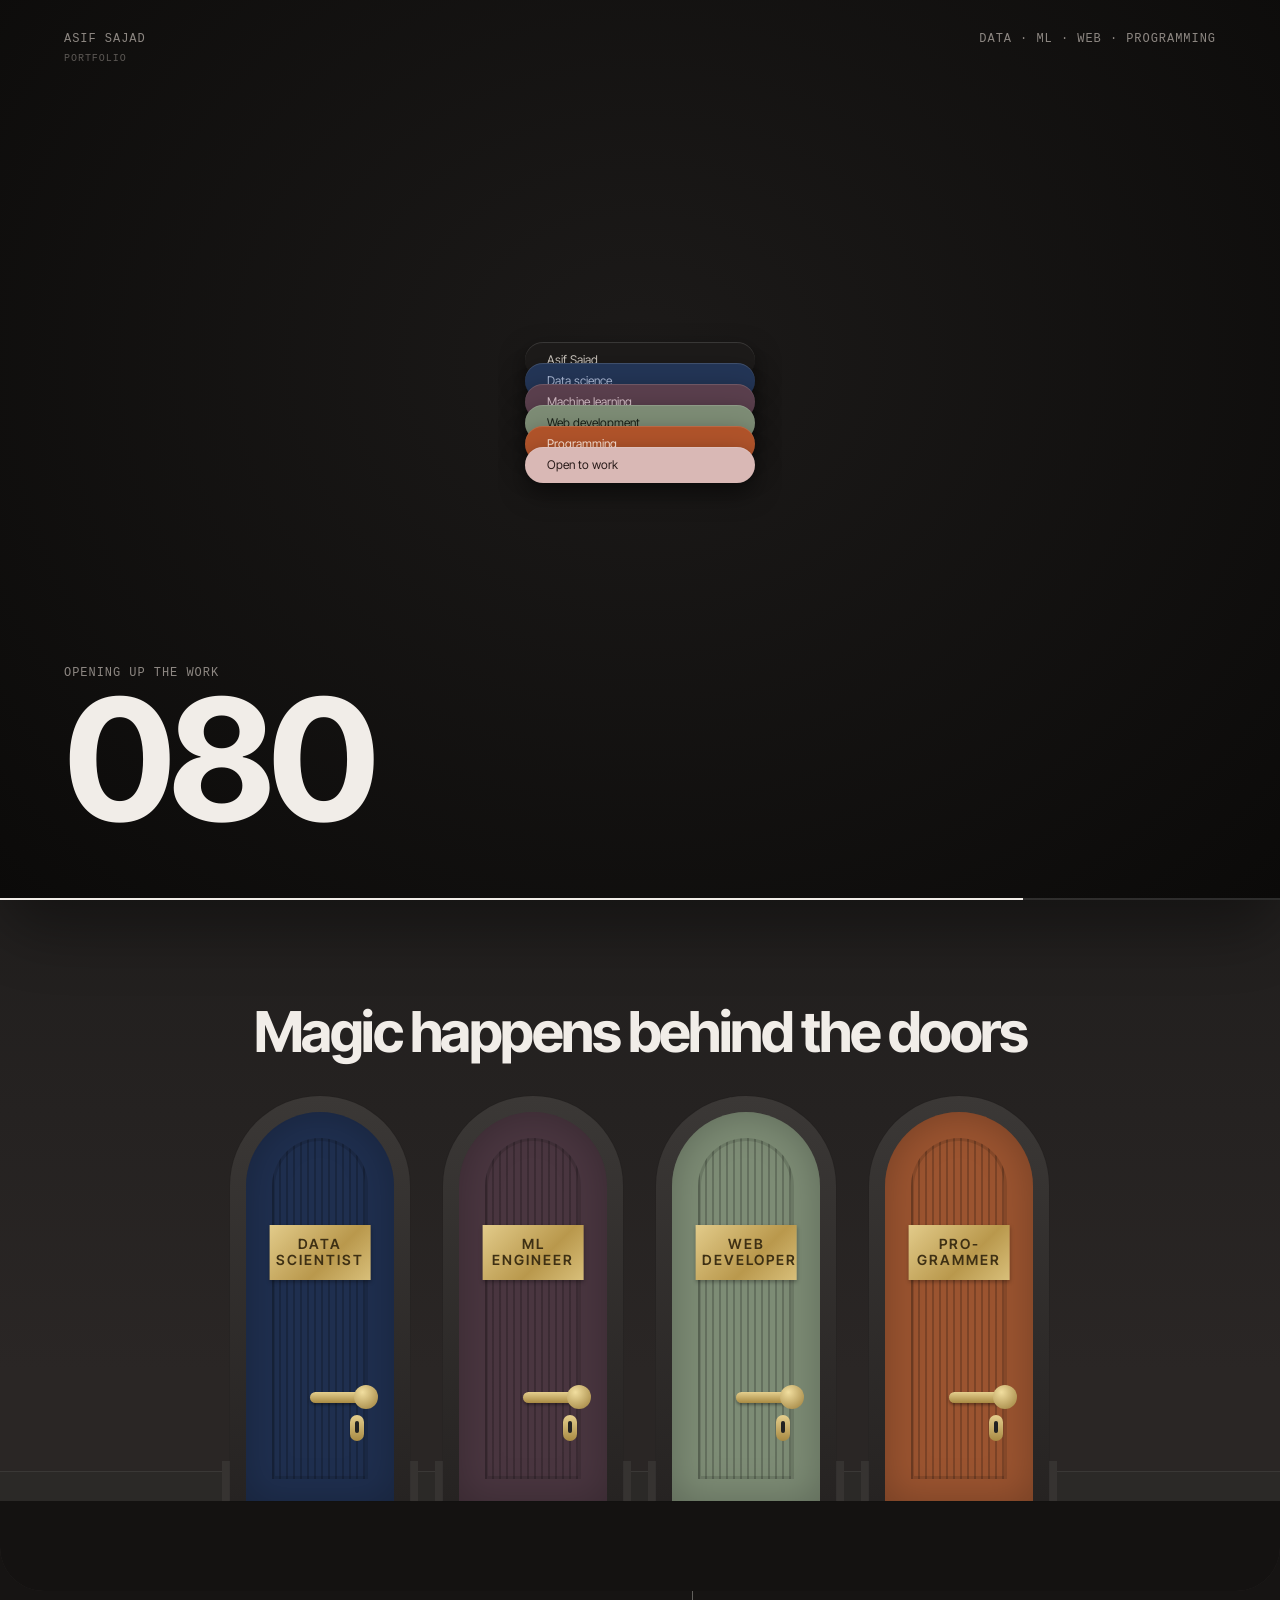
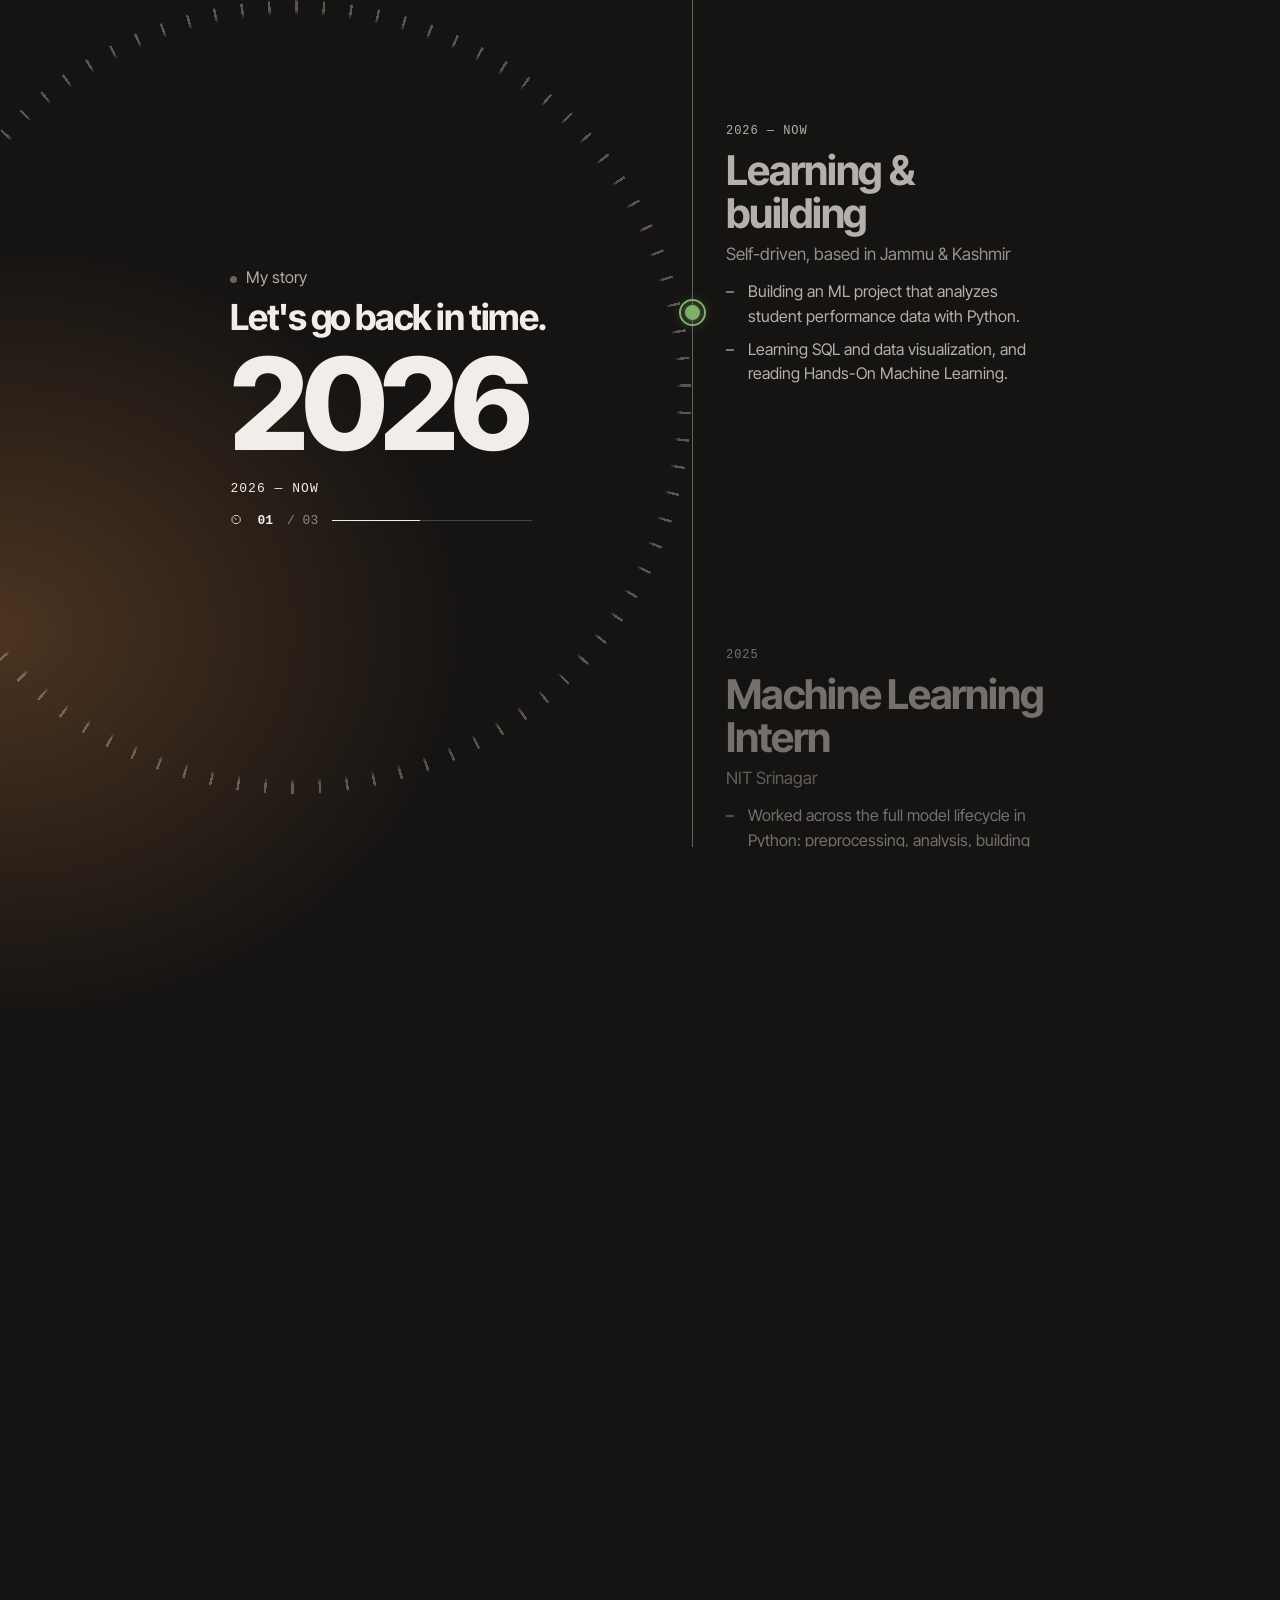
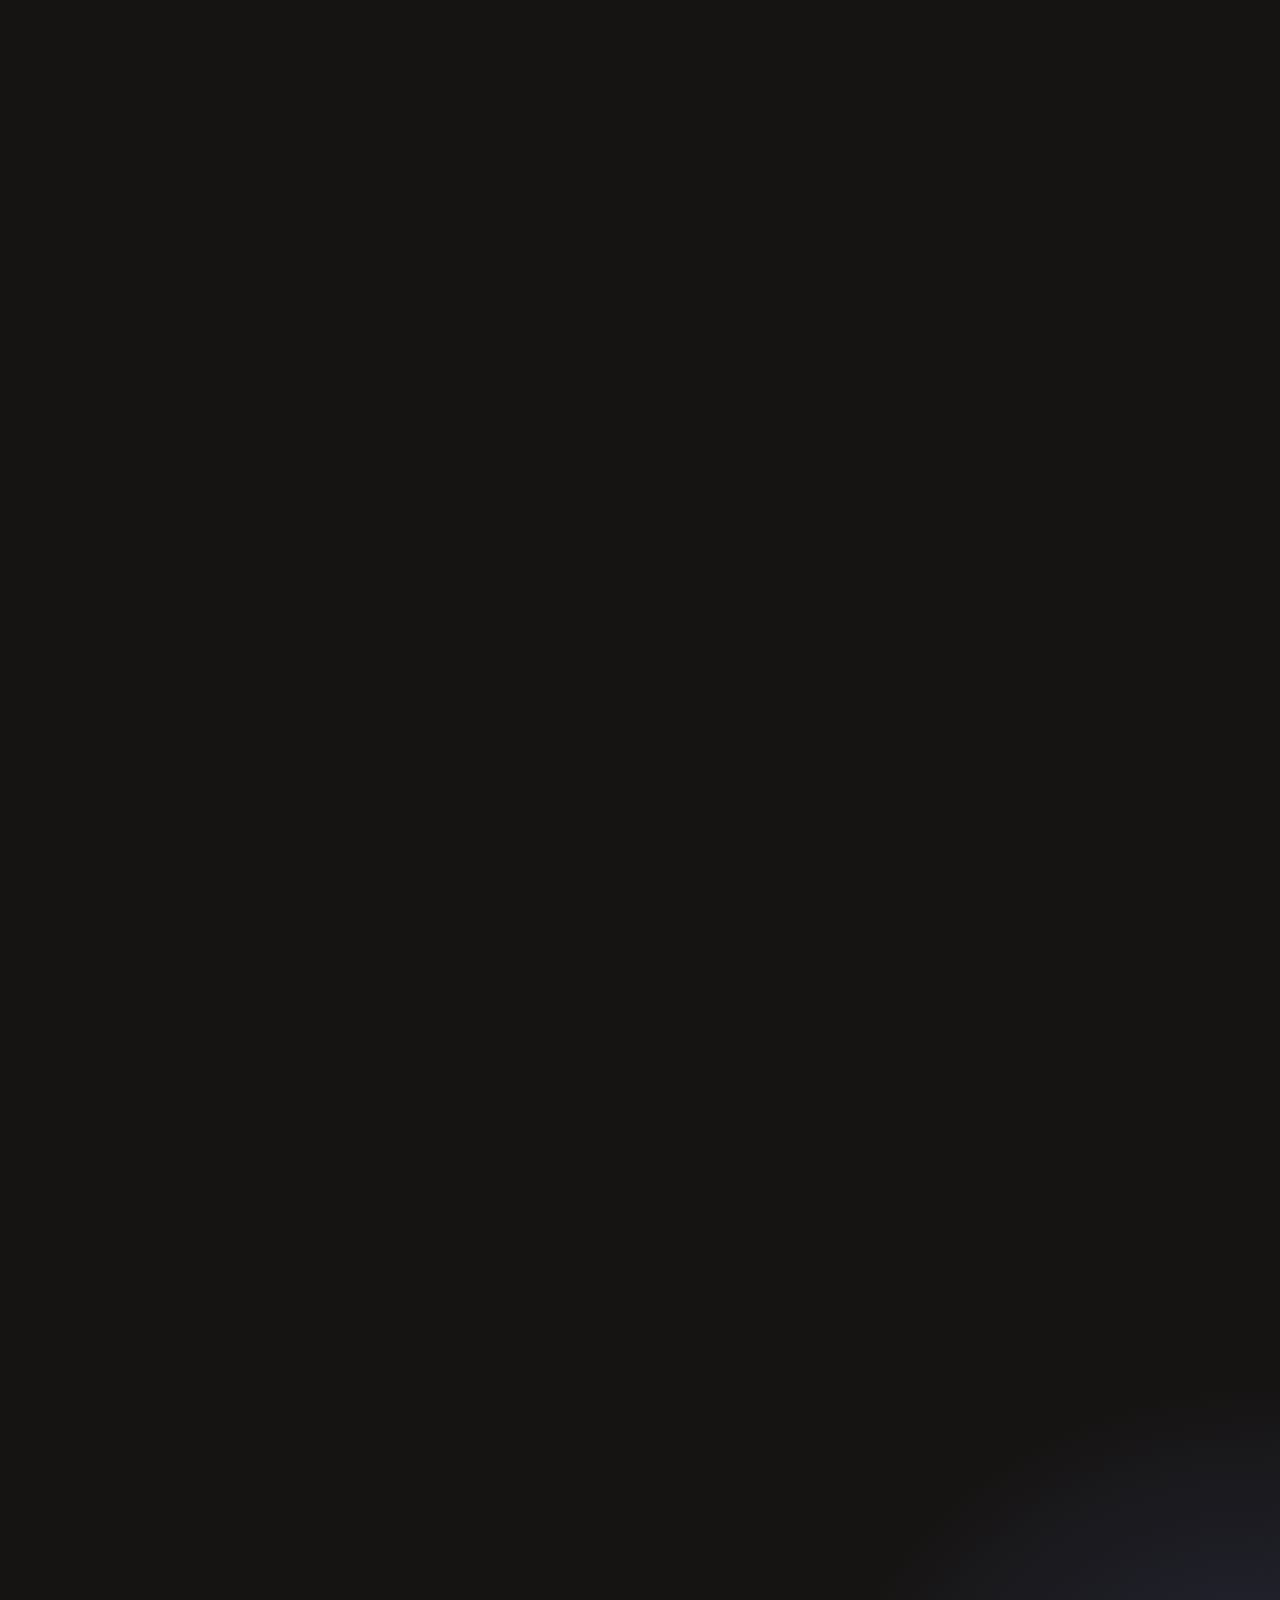
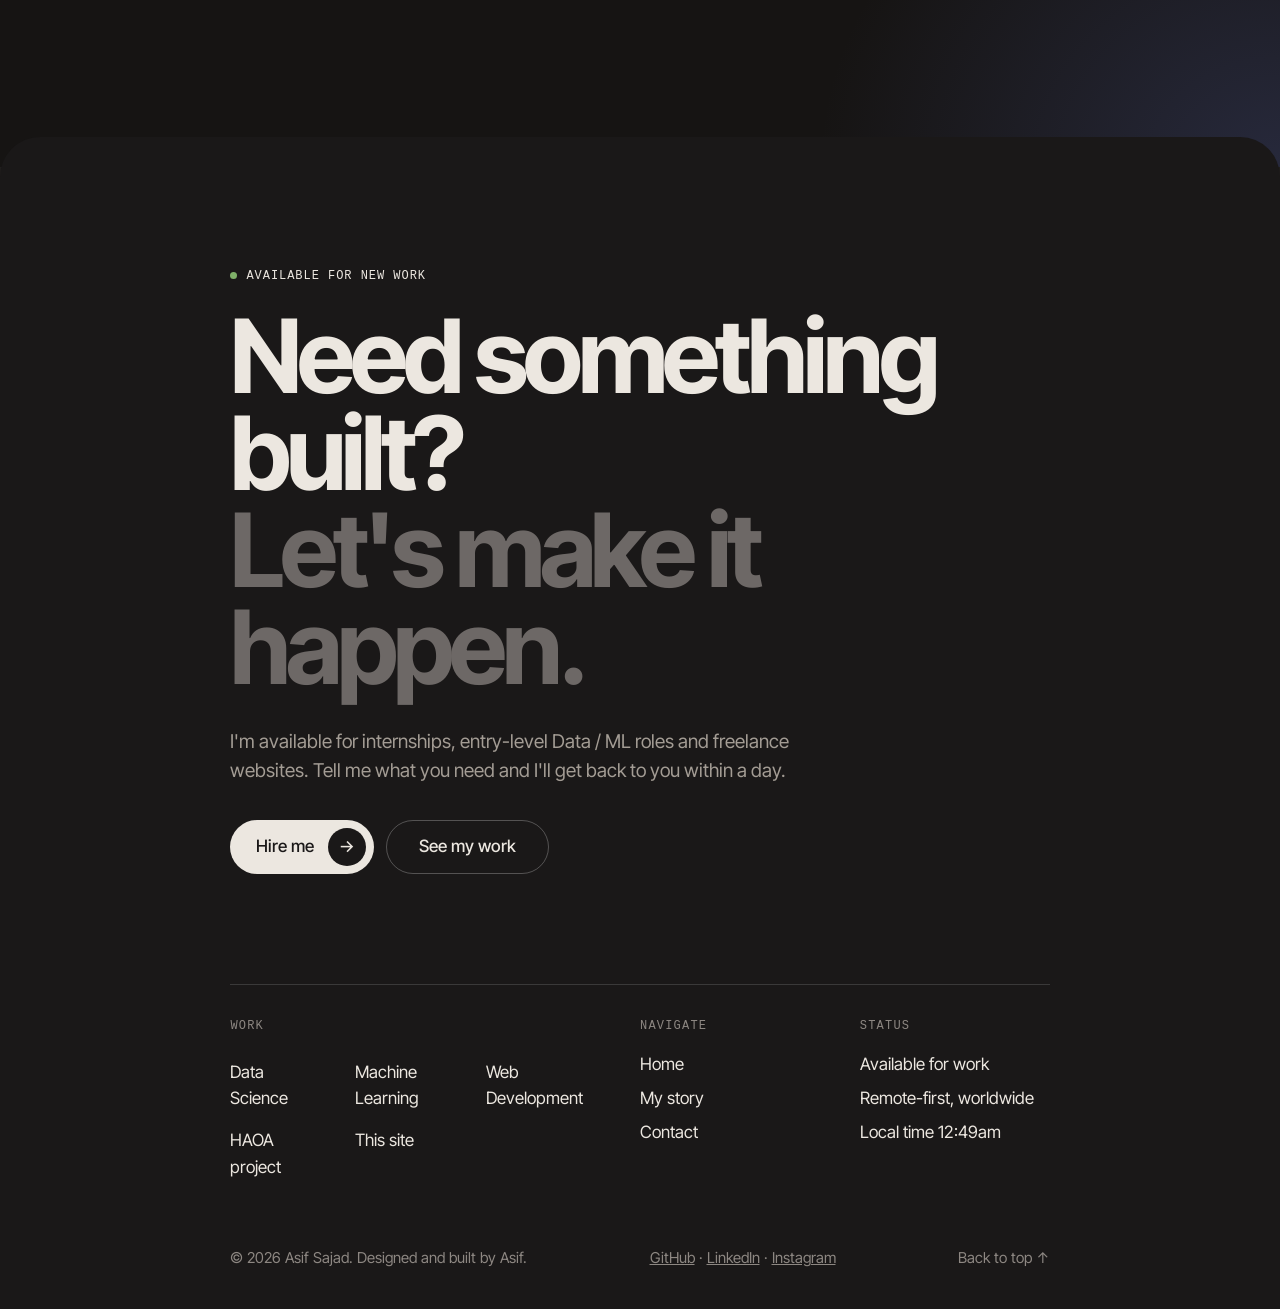
==== commit 31af0238: "Update index.html" ====
--- a/index.html
+++ b/index.html
@@ -327,7 +327,7 @@
 function tick(){var d=new Date(),t=d.toLocaleTimeString('en-US',{hour:'numeric',minute:'2-digit'}).replace(' ','').toLowerCase();$('clk').textContent=t;$('clk2').textContent=t;$('mclk').textContent=t.toUpperCase();$('dt').textContent=d.getDate()+' '+d.toLocaleString('en-US',{month:'long'})+', '+d.getFullYear()}tick();setInterval(tick,20000);
 addEventListener('scroll',function(){$('hd').classList.toggle('s',scrollY>40);$('top2').classList.toggle('on',scrollY>600)});
 $('cord').onclick=function(){var c=this;c.classList.add('pull');setTimeout(function(){c.classList.remove('pull')},260);var r=document.documentElement;r.dataset.theme=(r.dataset.theme==='dark'||(!r.dataset.theme&&matchMedia('(prefers-color-scheme:dark)').matches))?'light':'dark'};
-var R=['Data Scientist','ML Engineer','Web Developer','Programmer'],FL=[],i=0;setInterval(function(){var f=$('face'),o=document.createElement('div');o.className='pgf';o.innerHTML='<div class="face fr">'+f.innerHTML+'</div><div class="face bkf"></div>';f.classList.remove('fs');void f.offsetWidth;f.classList.add('fs');$('cb').appendChild(o);setTimeout(function(){o.remove()},720);i=(i+1)%R.length;$('rl').textContent=R[i];$('rc').textContent='0'+(i+1)+' / 04'},3000);
+var R=['Data Scientist','ML Engineer','Web Developer','Programmer'],FL=[],i=0;setInterval(function(){var f=$('face'),o=document.createElement('div');o.className='pgf';o.innerHTML='<div class="face fr">'+f.innerHTML.replace(/ id="[^"]*"/g,'')+'</div><div class="face bkf"></div>';f.classList.remove('fs');void f.offsetWidth;f.classList.add('fs');$('cb').appendChild(o);setTimeout(function(){o.remove()},720);i=(i+1)%R.length;$('rl').textContent=R[i];$('rc').textContent='0'+(i+1)+' / 04'},3000);
 var ov=$('ov'),gc=$('gc'),rx=0,ry=0,fl=0,dr=false,sx=0,bs=0,ST=[['Data Science',85],['Machine Learning',75],['Web Development',80],['Programming',70]],lx=0;
 $('gs').innerHTML=ST.map(function(s,i){var n=Math.round(s[1]/10);return (i==2?'<hr>':'')+'<div><span>'+s[0]+'</span><em>'+'\u25c6'.repeat(n)+'\u25c7'.repeat(10-n)+'</em><b>'+s[1]+'</b></div>'}).join('');
 for(var q=0;q<40;q++){var sp=document.createElement('span'),z=2+Math.random()*5;sp.className='sp';sp.style.cssText='left:'+Math.random()*100+'%;top:'+(40+Math.random()*60)+'%;width:'+z+'px;height:'+z+'px;animation-duration:'+(8+Math.random()*10)+'s;animation-delay:-'+Math.random()*10+'s';ov.appendChild(sp)}
